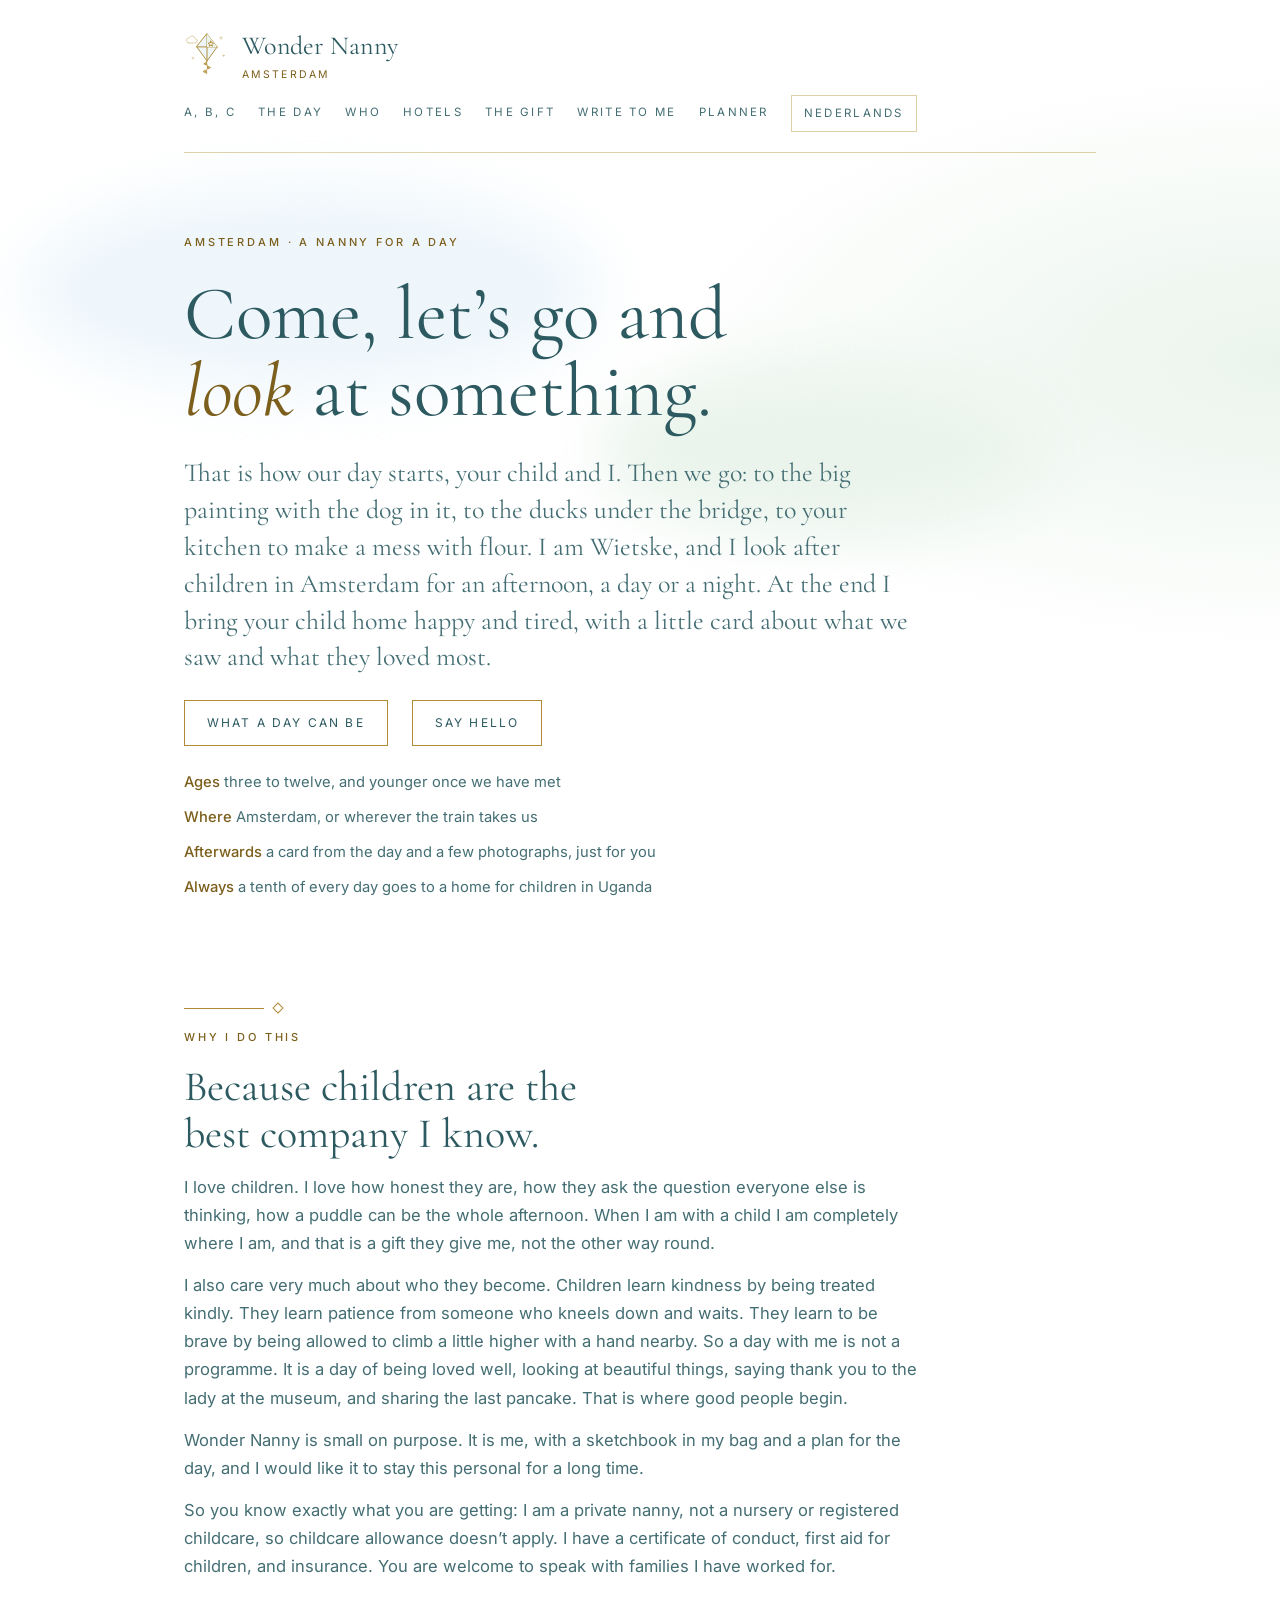
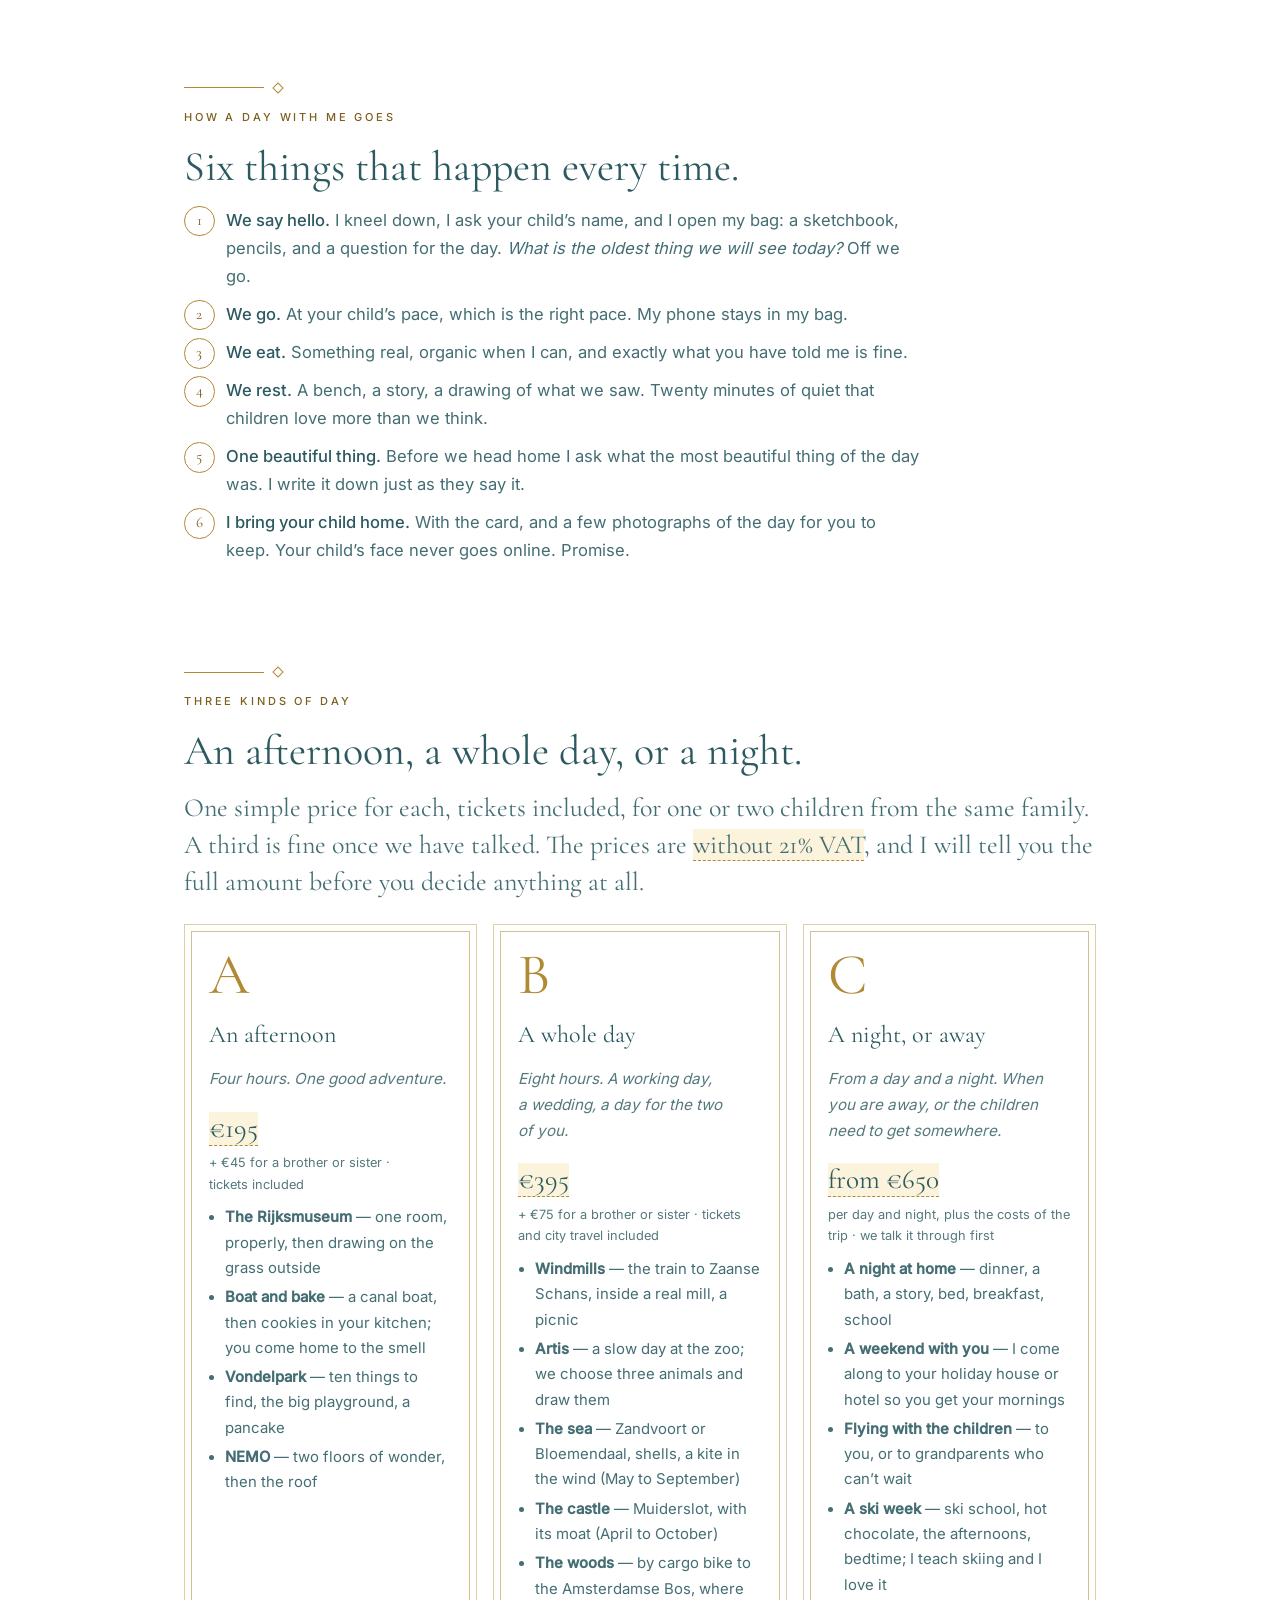
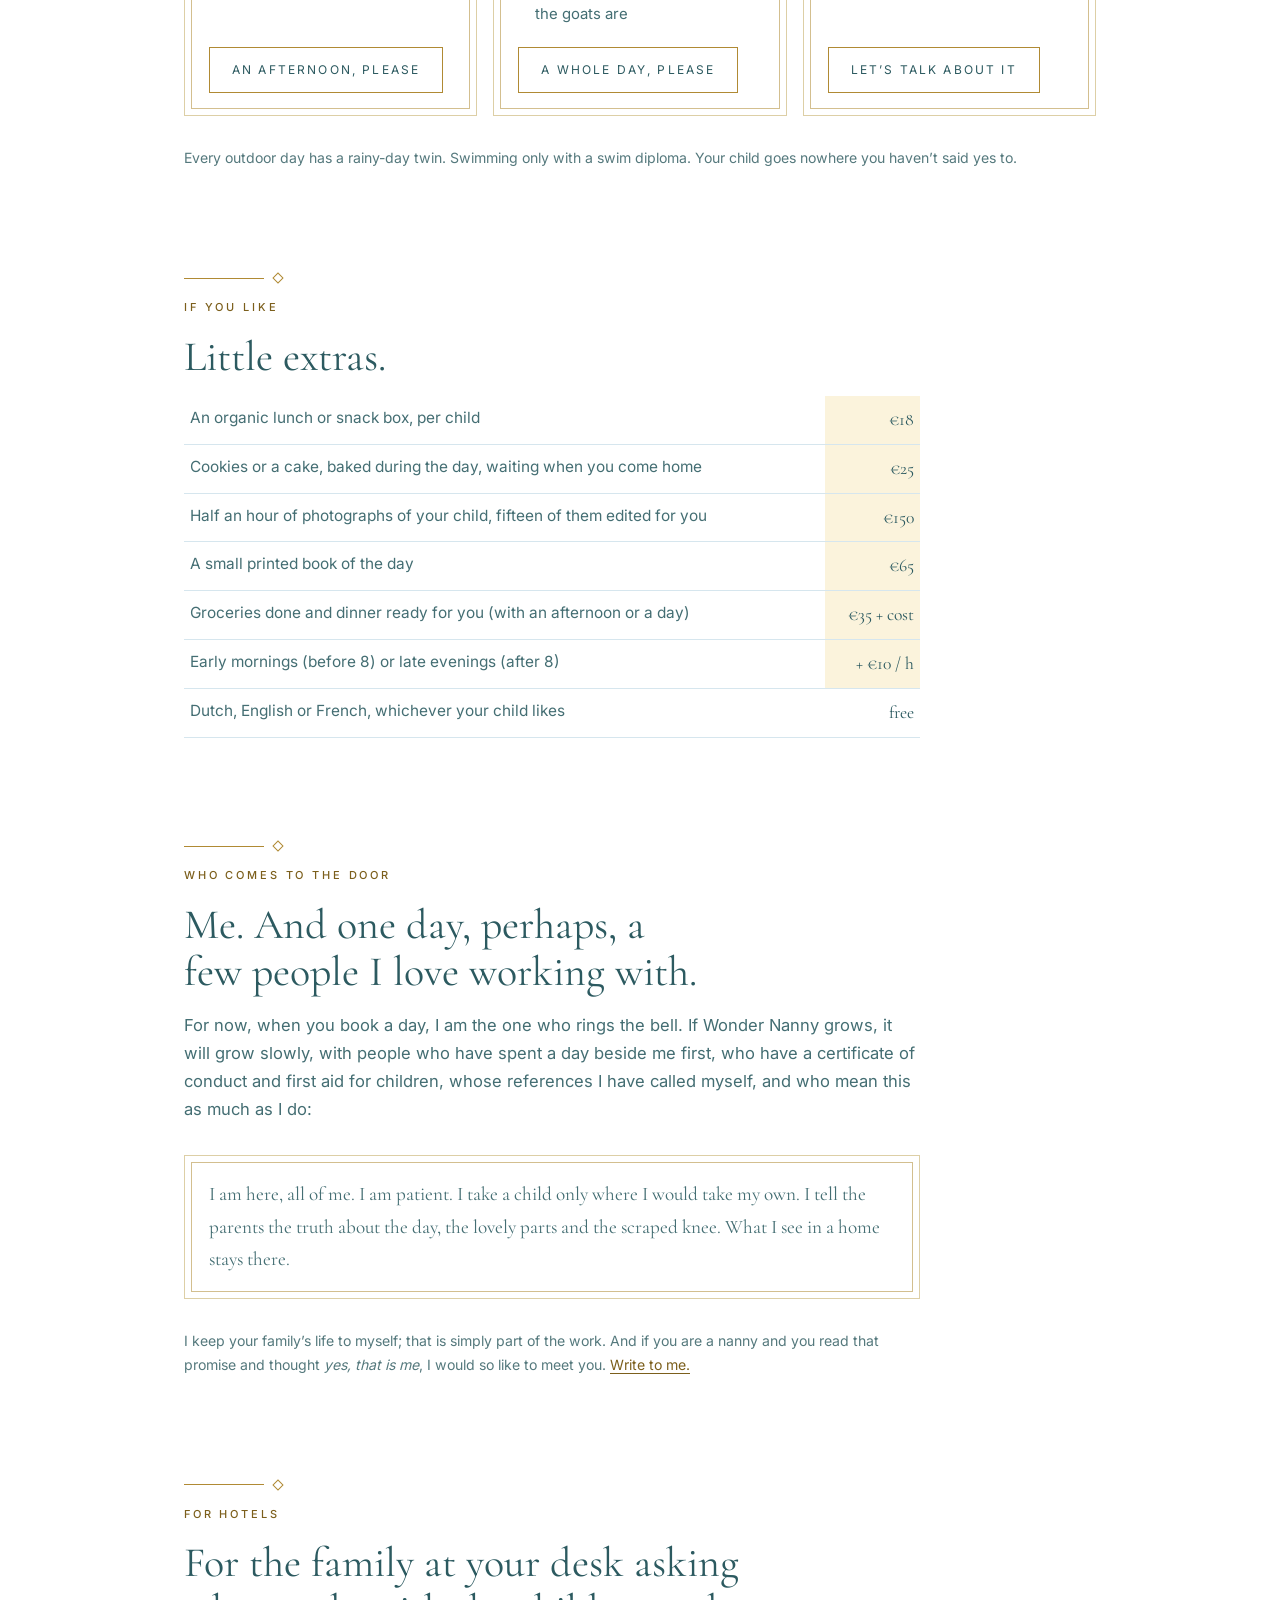
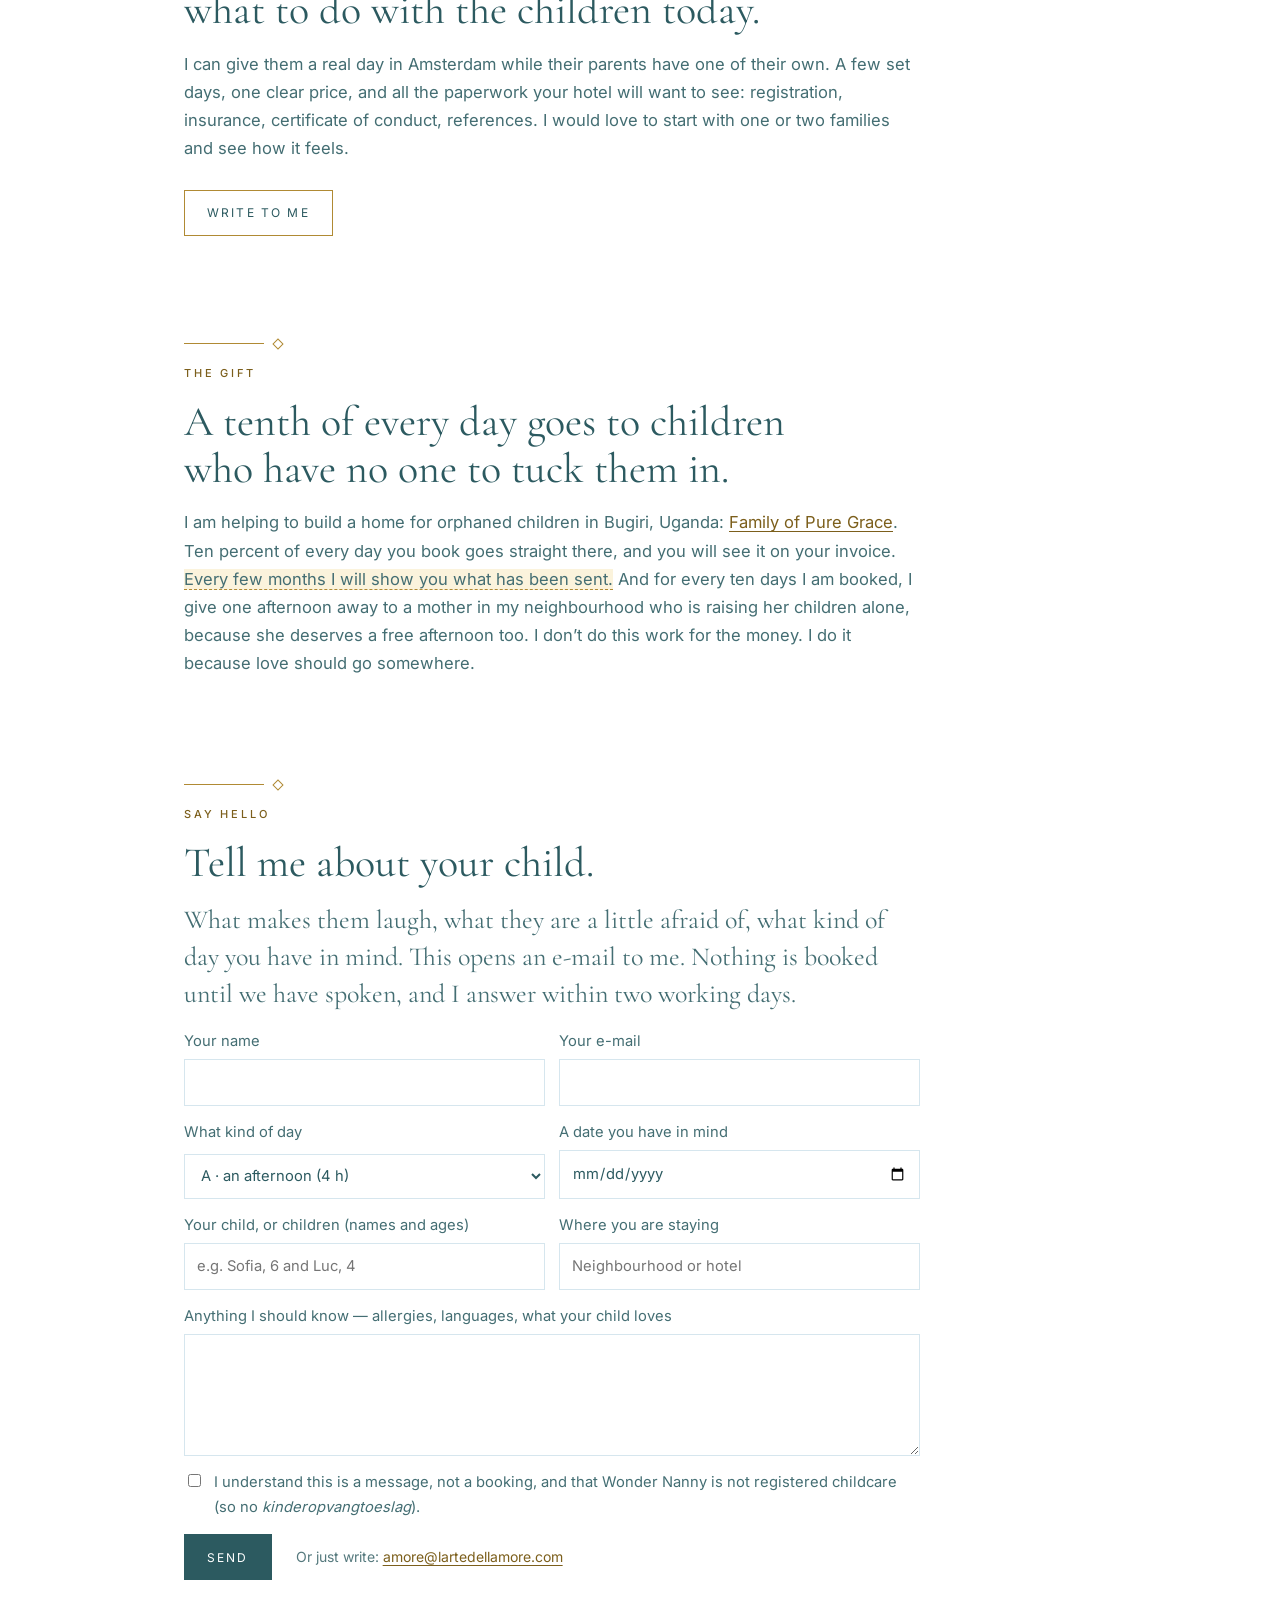
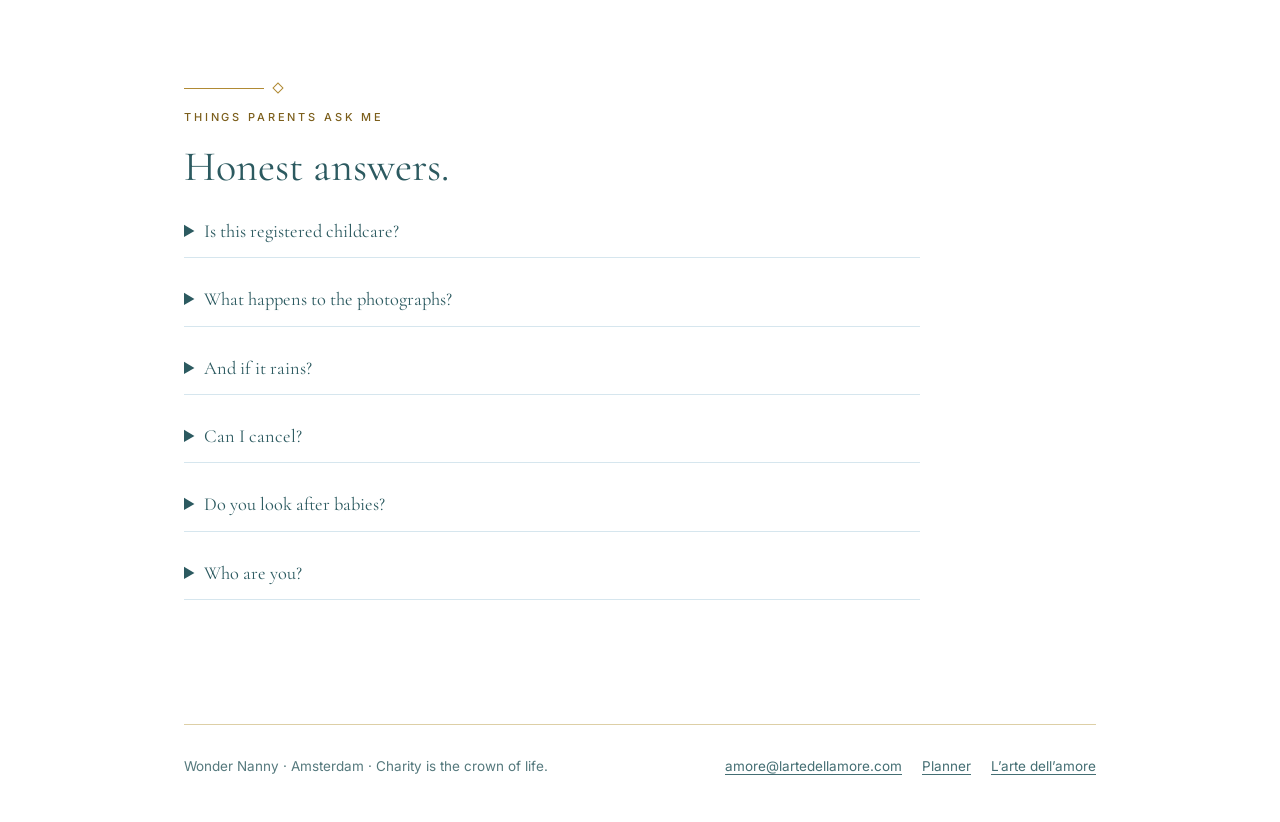
==== index.html @ 6e485141 "Warmer words, closer to me (EN/NL) Co-Authored-By: Claude Fable 5.1 <noreply@anthropic.com> Claude-S" ====
<!doctype html>
<html lang="en">
<head>
<meta charset="utf-8">
<meta name="viewport" content="width=device-width, initial-scale=1, viewport-fit=cover">
<title>Wonder Nanny · Amsterdam</title>
<meta name="description" content="A nanny for a day in Amsterdam. Wietske looks after children for an afternoon, a day or a night and brings them home happy and tired, with a card about what they loved most. A tenth of every day goes to a home for children in Uganda.">
<link rel="canonical" href="https://lartedellamore.github.io/wonder-nanny/">
<link rel="alternate" hreflang="en" href="https://lartedellamore.github.io/wonder-nanny/">
<link rel="alternate" hreflang="nl" href="https://lartedellamore.github.io/wonder-nanny/nl/">
<meta property="og:title" content="Wonder Nanny · Amsterdam">
<meta property="og:description" content="Come, let’s go and look at something. A nanny for a day in Amsterdam.">
<meta property="og:type" content="website">
<link rel="icon" href="assets/mark.svg" type="image/svg+xml">
<link rel="stylesheet" href="css/wonder.css">
</head>
<body class="wonder">
<a class="skip" href="#main">Skip to the text</a>
<div class="wrap">
<header class="top">
  <a class="mark" href="index.html"><img src="assets/mark.svg" alt="" width="72" height="72"><span>Wonder Nanny<small>Amsterdam</small></span></a>
  <nav aria-label="Pages"><a href="#packages">A, B, C</a><a href="#rhythm">The day</a><a href="#nannies">Who</a><a href="#hotels">Hotels</a><a href="#gift">The gift</a><a href="#book">Write to me</a><a href="app/index.html">Planner</a><a class="lang" href="nl/index.html" lang="nl" hreflang="nl">Nederlands</a></nav>
</header>
  <main id="main">
    <section class="crest" aria-labelledby="h-t">
      <p class="eyebrow">Amsterdam &middot; a nanny for a day</p>
      <h1 class="display" id="h-t">Come, let&rsquo;s go and <em>look</em> at something.</h1>
      <p class="lede">That is how our day starts, your child and I. Then we go: to the big painting with the dog in it, to the ducks under the bridge, to your kitchen to make a mess with flour. I am Wietske, and I look after children in Amsterdam for an afternoon, a day or a night. At the end I bring your child home happy and tired, with a little card about what we saw and what they loved most.</p>
      <div class="row"><a class="btn" href="#packages">What a day can be</a><a class="btn" href="#book">Say hello</a></div>
      <div class="facts">
        <span><b>Ages</b> three to twelve, and younger once we have met</span>
        <span><b>Where</b> Amsterdam, or wherever the train takes us</span>
        <span><b>Afterwards</b> a card from the day and a few photographs, just for you</span>
        <span><b>Always</b> a tenth of every day goes to a home for children in Uganda</span>
      </div>
    </section>

    <section class="sec" aria-labelledby="w-t">
      <span class="rule" aria-hidden="true"></span>
      <p class="eyebrow">Why I do this</p>
      <h2 class="h2" id="w-t">Because children are the best company I know.</h2>
      <div class="prose">
        <p>I love children. I love how honest they are, how they ask the question everyone else is thinking, how a puddle can be the whole afternoon. When I am with a child I am completely where I am, and that is a gift they give me, not the other way round.</p>
        <p>I also care very much about who they become. Children learn kindness by being treated kindly. They learn patience from someone who kneels down and waits. They learn to be brave by being allowed to climb a little higher with a hand nearby. So a day with me is not a programme. It is a day of being loved well, looking at beautiful things, saying thank you to the lady at the museum, and sharing the last pancake. That is where good people begin.</p>
        <p>Wonder Nanny is small on purpose. It is me, with a sketchbook in my bag and a plan for the day, and I would like it to stay this personal for a long time.</p>
        <p>So you know exactly what you are getting: I am a private nanny, not a nursery or registered childcare, so childcare allowance doesn&rsquo;t apply. I have a certificate of conduct, first aid for children, and insurance. You are welcome to speak with families I have worked for.</p>
      </div>
    </section>

    <section class="sec" id="rhythm" aria-labelledby="r-t">
      <span class="rule" aria-hidden="true"></span>
      <p class="eyebrow">How a day with me goes</p>
      <h2 class="h2" id="r-t">Six things that happen every time.</h2>
      <ol class="rhythm">
        <li><b>We say hello.</b> I kneel down, I ask your child&rsquo;s name, and I open my bag: a sketchbook, pencils, and a question for the day. <em>What is the oldest thing we will see today?</em> Off we go.</li>
        <li><b>We go.</b> At your child&rsquo;s pace, which is the right pace. My phone stays in my bag.</li>
        <li><b>We eat.</b> Something real, organic when I can, and exactly what you have told me is fine.</li>
        <li><b>We rest.</b> A bench, a story, a drawing of what we saw. Twenty minutes of quiet that children love more than we think.</li>
        <li><b>One beautiful thing.</b> Before we head home I ask what the most beautiful thing of the day was. I write it down just as they say it.</li>
        <li><b>I bring your child home.</b> With the card, and a few photographs of the day for you to keep. Your child&rsquo;s face never goes online. Promise.</li>
      </ol>
    </section>

    <section class="sec" id="packages" aria-labelledby="p-t">
      <span class="rule" aria-hidden="true"></span>
      <p class="eyebrow">Three kinds of day</p>
      <h2 class="h2" id="p-t">An afternoon, a whole day, or a night.</h2>
      <p class="lede">One simple price for each, tickets included, for one or two children from the same family. A third is fine once we have talked. The prices are <span class="confirm">without 21% VAT</span>, and I will tell you the full amount before you decide anything at all.</p>

      <div class="abc">
        <article class="frame pack">
          <span class="letter" aria-hidden="true">A</span>
          <h3>An afternoon</h3>
          <p class="for">Four hours. One good adventure.</p>
          <p class="price"><span class="confirm">&euro;195</span><small>+ &euro;45 for a brother or sister &middot; tickets included</small></p>
          <ul>
            <li><b>The Rijksmuseum</b> &mdash; one room, properly, then drawing on the grass outside</li>
            <li><b>Boat and bake</b> &mdash; a canal boat, then cookies in your kitchen; you come home to the smell</li>
            <li><b>Vondelpark</b> &mdash; ten things to find, the big playground, a pancake</li>
            <li><b>NEMO</b> &mdash; two floors of wonder, then the roof</li>
          </ul>
          <p class="cta"><a class="btn" href="#book">An afternoon, please</a></p>
        </article>

        <article class="frame pack">
          <span class="letter" aria-hidden="true">B</span>
          <h3>A whole day</h3>
          <p class="for">Eight hours. A working day, a wedding, a day for the two of you.</p>
          <p class="price"><span class="confirm">&euro;395</span><small>+ &euro;75 for a brother or sister &middot; tickets and city travel included</small></p>
          <ul>
            <li><b>Windmills</b> &mdash; the train to Zaanse Schans, inside a real mill, a picnic</li>
            <li><b>Artis</b> &mdash; a slow day at the zoo; we choose three animals and draw them</li>
            <li><b>The sea</b> &mdash; Zandvoort or Bloemendaal, shells, a kite in the wind (May to September)</li>
            <li><b>The castle</b> &mdash; Muiderslot, with its moat (April to October)</li>
            <li><b>The woods</b> &mdash; by cargo bike to the Amsterdamse Bos, where the goats are</li>
          </ul>
          <p class="cta"><a class="btn" href="#book">A whole day, please</a></p>
        </article>

        <article class="frame pack">
          <span class="letter" aria-hidden="true">C</span>
          <h3>A night, or away</h3>
          <p class="for">From a day and a night. When you are away, or the children need to get somewhere.</p>
          <p class="price"><span class="confirm">from &euro;650</span><small>per day and night, plus the costs of the trip &middot; we talk it through first</small></p>
          <ul>
            <li><b>A night at home</b> &mdash; dinner, a bath, a story, bed, breakfast, school</li>
            <li><b>A weekend with you</b> &mdash; I come along to your holiday house or hotel so you get your mornings</li>
            <li><b>Flying with the children</b> &mdash; to you, or to grandparents who can&rsquo;t wait</li>
            <li><b>A ski week</b> &mdash; ski school, hot chocolate, the afternoons, bedtime; I teach skiing and I love it</li>
          </ul>
          <p class="cta"><a class="btn" href="#book">Let&rsquo;s talk about it</a></p>
        </article>
      </div>
      <p class="note" style="margin-top:14px">Every outdoor day has a rainy-day twin. Swimming only with a swim diploma. Your child goes nowhere you haven&rsquo;t said yes to.</p>
    </section>

    <section class="sec" id="addons" aria-labelledby="a-t">
      <span class="rule" aria-hidden="true"></span>
      <p class="eyebrow">If you like</p>
      <h2 class="h2" id="a-t">Little extras.</h2>
      <table class="addons">
        <tr><td>An organic lunch or snack box, per child</td><td class="confirm">&euro;18</td></tr>
        <tr><td>Cookies or a cake, baked during the day, waiting when you come home</td><td class="confirm">&euro;25</td></tr>
        <tr><td>Half an hour of photographs of your child, fifteen of them edited for you</td><td class="confirm">&euro;150</td></tr>
        <tr><td>A small printed book of the day</td><td class="confirm">&euro;65</td></tr>
        <tr><td>Groceries done and dinner ready for you (with an afternoon or a day)</td><td class="confirm">&euro;35 + cost</td></tr>
        <tr><td>Early mornings (before 8) or late evenings (after 8)</td><td class="confirm">+ &euro;10 / h</td></tr>
        <tr><td>Dutch, English or French, whichever your child likes</td><td>free</td></tr>
      </table>
    </section>

    <section class="sec" id="nannies" aria-labelledby="n-t">
      <span class="rule" aria-hidden="true"></span>
      <p class="eyebrow">Who comes to the door</p>
      <h2 class="h2" id="n-t">Me. And one day, perhaps, a few people I love working with.</h2>
      <div class="prose">
        <p>For now, when you book a day, I am the one who rings the bell. If Wonder Nanny grows, it will grow slowly, with people who have spent a day beside me first, who have a certificate of conduct and first aid for children, whose references I have called myself, and who mean this as much as I do:</p>
      </div>
      <blockquote class="frame" style="margin:16px 0 0; font-family:var(--serif); font-size:1.2rem; color:var(--ink2)">
        I am here, all of me. I am patient. I take a child only where I would take my own. I tell the parents the truth about the day, the lovely parts and the scraped knee. What I see in a home stays there.
      </blockquote>
      <p class="note" style="margin-top:14px">I keep your family&rsquo;s life to myself; that is simply part of the work. And if you are a nanny and you read that promise and thought <em>yes, that is me</em>, I would so like to meet you. <a href="mailto:amore@lartedellamore.com?subject=Wonder%20Nanny%20%E2%80%94%20hello">Write to me.</a></p>
    </section>

    <section class="sec" id="hotels" aria-labelledby="ho-t">
      <span class="rule" aria-hidden="true"></span>
      <p class="eyebrow">For hotels</p>
      <h2 class="h2" id="ho-t">For the family at your desk asking what to do with the children today.</h2>
      <div class="prose">
        <p>I can give them a real day in Amsterdam while their parents have one of their own. A few set days, one clear price, and all the paperwork your hotel will want to see: registration, insurance, certificate of conduct, references. I would love to start with one or two families and see how it feels.</p>
      </div>
      <div class="row" style="margin-top:12px"><a class="btn" href="mailto:amore@lartedellamore.com?subject=Wonder%20Nanny%20and%20our%20guests">Write to me</a></div>
    </section>

    <section class="sec" id="gift" aria-labelledby="g-t">
      <span class="rule" aria-hidden="true"></span>
      <p class="eyebrow">The gift</p>
      <h2 class="h2" id="g-t">A tenth of every day goes to children who have no one to tuck them in.</h2>
      <div class="prose">
        <p>I am helping to build a home for orphaned children in Bugiri, Uganda: <a href="https://familyofpuregrace.wixsite.com/my-site" rel="noopener">Family of Pure Grace</a>. Ten percent of every day you book goes straight there, and you will see it on your invoice. <span class="confirm">Every few months I will show you what has been sent.</span> And for every ten days I am booked, I give one afternoon away to a mother in my neighbourhood who is raising her children alone, because she deserves a free afternoon too. I don&rsquo;t do this work for the money. I do it because love should go somewhere.</p>
      </div>
    </section>

    <section class="sec" id="book" aria-labelledby="b-t">
      <span class="rule" aria-hidden="true"></span>
      <p class="eyebrow">Say hello</p>
      <h2 class="h2" id="b-t">Tell me about your child.</h2>
      <p class="lede">What makes them laugh, what they are a little afraid of, what kind of day you have in mind. This opens an e-mail to me. Nothing is booked until we have spoken, and I answer within two working days.</p>
      <form class="book" id="bookform" novalidate>
        <div class="two">
          <label>Your name <input name="name" required autocomplete="name"></label>
          <label>Your e-mail <input name="email" type="email" required autocomplete="email"></label>
        </div>
        <div class="two">
          <label>What kind of day
            <select name="package">
              <option>A · an afternoon (4 h)</option>
              <option>B · a whole day (8 h)</option>
              <option>C · a night, or away</option>
              <option>I am not sure yet</option>
            </select>
          </label>
          <label>A date you have in mind <input name="date" type="date"></label>
        </div>
        <div class="two">
          <label>Your child, or children (names and ages) <input name="children" placeholder="e.g. Sofia, 6 and Luc, 4"></label>
          <label>Where you are staying <input name="where" placeholder="Neighbourhood or hotel"></label>
        </div>
        <label>Anything I should know &mdash; allergies, languages, what your child loves <textarea name="notes" rows="4"></textarea></label>
        <label class="check"><input type="checkbox" name="consent" required> <span>I understand this is a message, not a booking, and that Wonder Nanny is not registered childcare (so no <em>kinderopvangtoeslag</em>).</span></label>
        <div class="row"><button class="btn solid" type="submit">Send</button><span class="small">Or just write: <a href="mailto:amore@lartedellamore.com">amore@lartedellamore.com</a></span></div>
      </form>
    </section>

    <section class="sec" id="faq" aria-labelledby="f-t">
      <span class="rule" aria-hidden="true"></span>
      <p class="eyebrow">Things parents ask me</p>
      <h2 class="h2" id="f-t">Honest answers.</h2>
      <details><summary>Is this registered childcare?</summary><p>No. I am a private nanny, not a <em>gastouderbureau</em> or <em>kinderopvang</em> in the national register, so you can&rsquo;t claim childcare allowance. I do have a certificate of conduct (VOG), first aid for children, and insurance for looking after them.</p></details>
      <details><summary>What happens to the photographs?</summary><p>They are yours, for the fridge and the grandparents. I never put a child&rsquo;s face online, and nothing at all without your written yes. With your permission I might show a drawing or a card, without names.</p></details>
      <details><summary>And if it rains?</summary><p>Then we go somewhere with a roof. Every outdoor day has an indoor twin, and we choose together the evening before.</p></details>
      <details><summary>Can I cancel?</summary><p>Of course, free until 48 hours before. Within 48 hours I ask half, because I kept the day for you. If your child is ill, nothing at all.</p></details>
      <details><summary>Do you look after babies?</summary><p>Sometimes, one at a time, once we have met. The days above are written for ages three to twelve.</p></details>
      <details><summary>Who are you?</summary><p>Wietske Hoencamp. I live in Amsterdam. I coach, I photograph, I teach skiing, I study psychology, and I have looked after the children of more than thirty families, some of whom still send me drawings. Wonder Nanny is part of <a href="https://lartedellamore.github.io/">L&rsquo;arte dell&rsquo;amore</a>, the small house where the rest of my work lives.</p></details>
    </section>

  </main>
<footer class="foot">
  <span>Wonder Nanny &middot; Amsterdam &middot; Charity is the crown of life.</span>
  <nav aria-label="Footer"><a href="mailto:amore@lartedellamore.com">amore@lartedellamore.com</a><a href="app/index.html">Planner</a><a href="https://lartedellamore.github.io/" rel="noopener">L&rsquo;arte dell&rsquo;amore</a></nav>
</footer>
</div>
<script>
document.getElementById('bookform').addEventListener('submit', function (e) {
  e.preventDefault();
  var f = e.target, d = new FormData(f);
  if (!d.get('name') || !d.get('email') || !f.consent.checked) { alert('Please add your name and e-mail and tick the box.'); return; }
  var body = ['Name: ' + d.get('name'), 'E-mail: ' + d.get('email'), 'Kind of day: ' + d.get('package'), 'Date: ' + (d.get('date') || '-'),
    'Children: ' + (d.get('children') || '-'), 'Staying: ' + (d.get('where') || '-'), '', 'Notes:', d.get('notes') || '-'].join('\n');
  location.href = 'mailto:amore@lartedellamore.com?subject=' + encodeURIComponent('Wonder Nanny — ' + d.get('package')) + '&body=' + encodeURIComponent(body);
});
</script>
</body>
</html>
---- css/wonder.css ----
/* Wonder Nanny · its own house
   White ground, pastel sky and leaf, sea-green ink, one gold fine line. Never black.
   Self-contained: fonts live in ../assets/fonts. */

@font-face { font-family: "Cormorant Garamond"; font-style: normal; font-weight: 400; font-display: swap; src: url("../assets/fonts/cormorant-garamond-latin-400-normal.woff2") format("woff2"); }
@font-face { font-family: "Cormorant Garamond"; font-style: normal; font-weight: 500; font-display: swap; src: url("../assets/fonts/cormorant-garamond-latin-500-normal.woff2") format("woff2"); }
@font-face { font-family: "Cormorant Garamond"; font-style: italic; font-weight: 400; font-display: swap; src: url("../assets/fonts/cormorant-garamond-latin-400-italic.woff2") format("woff2"); }
@font-face { font-family: "Inter"; font-style: normal; font-weight: 400; font-display: swap; src: url("../assets/fonts/inter-latin-400-normal.woff2") format("woff2"); }
@font-face { font-family: "Inter"; font-style: normal; font-weight: 500; font-display: swap; src: url("../assets/fonts/inter-latin-500-normal.woff2") format("woff2"); }

:root {
  --paper: #FFFFFF;
  --sky: #EEF6FB;
  --leaf: #EAF4EC;
  --blush: #FBF5EC;
  --ink: #2C5A60;
  --ink2: #446E73;
  --dim: #55797D;
  --gold: #B08A34;
  --gold-ink: #7C5F1C;
  --gold-pale: #DDCFA6;
  --line: #D6E6EE;
  --serif: "Cormorant Garamond", "Iowan Old Style", Palatino, Georgia, serif;
  --sans: "Inter", system-ui, -apple-system, "Segoe UI", Roboto, sans-serif;
  color-scheme: light;
}

* { box-sizing: border-box; }
html { -webkit-text-size-adjust: 100%; scroll-behavior: smooth; }
body {
  margin: 0; color: var(--ink); font-family: var(--sans); font-size: 16.5px; line-height: 1.7; -webkit-font-smoothing: antialiased;
  background:
    radial-gradient(70rem 30rem at 0% -10%, var(--sky) 0%, rgba(238,246,251,0) 70%),
    radial-gradient(55rem 26rem at 100% 5%, var(--leaf) 0%, rgba(234,244,236,0) 70%),
    radial-gradient(45rem 22rem at 50% 105%, var(--blush) 0%, rgba(251,245,236,0) 70%),
    var(--paper);
}
img { max-width: 100%; height: auto; display: block; }
a { color: var(--gold-ink); text-decoration-thickness: 1px; text-underline-offset: 0.2em; }
a:hover { text-decoration-thickness: 2px; }
:focus-visible { outline: 2px solid var(--ink); outline-offset: 3px; }
h1, h2, h3 { font-family: var(--serif); font-weight: 400; margin: 0; text-wrap: balance; }
p { margin: 0; text-wrap: pretty; }
.skip { position: absolute; left: 12px; top: -80px; background: var(--leaf); color: var(--ink); padding: 10px 16px; z-index: 10; }
.skip:focus { top: 10px; }

/* ── frame ── */
.wrap { max-width: 64rem; margin: 0 auto; padding-inline: clamp(18px, 5vw, 56px); }
.top { display: flex; align-items: center; justify-content: space-between; gap: 14px 28px; flex-wrap: wrap; padding-block: 24px 20px; border-bottom: 1px solid var(--gold-pale); }
.mark { display: inline-flex; align-items: center; gap: 12px; text-decoration: none; color: var(--ink); font-family: var(--serif); font-size: 26px; letter-spacing: .01em; }
.mark img { width: 46px; height: 46px; }
.mark small { font-family: var(--sans); font-size: 10.5px; letter-spacing: .22em; text-transform: uppercase; color: var(--gold-ink); display: block; line-height: 1; margin-top: 2px; }
.top nav { display: flex; flex-wrap: wrap; gap: 6px 22px; align-items: center; }
.top nav a { font-size: 11.5px; letter-spacing: .2em; text-transform: uppercase; color: var(--ink2); text-decoration: none; padding-block: 6px; border-bottom: 1px solid transparent; }
.top nav a:hover, .top nav a[aria-current] { color: var(--gold-ink); border-bottom-color: var(--gold); }
.top nav a.lang { border: 1px solid var(--gold-pale); padding: 8px 12px; }

main { padding-block: clamp(40px, 7vw, 80px) 20px; display: flex; flex-direction: column; gap: clamp(56px, 9vw, 104px); }
.col { max-width: 44rem; }
.sec { display: flex; flex-direction: column; gap: 16px; }

/* ── type ── */
.eyebrow { font-size: 11px; letter-spacing: 0.26em; text-transform: uppercase; color: var(--gold-ink); font-weight: 500; }
.display { font-size: clamp(42px, 7.5vw, 76px); line-height: 1.02; }
.display em { font-style: italic; color: var(--gold-ink); }
.h2 { font-size: clamp(29px, 4.4vw, 42px); line-height: 1.12; }
.lede { font-family: var(--serif); font-size: clamp(21px, 2.6vw, 26px); line-height: 1.42; color: var(--ink2); }
.prose { display: flex; flex-direction: column; gap: 14px; color: var(--ink2); }
.small { font-size: 14px; color: var(--dim); }
.note { font-size: .88rem; color: var(--dim); }

/* the fine line: a hairline closed by a small lozenge */
.rule { display: flex; align-items: center; gap: 10px; color: var(--gold); }
.rule::before { content: ""; flex: 0 0 5rem; border-top: 1px solid var(--gold); }
.rule::after { content: ""; width: 6px; height: 6px; border: 1px solid var(--gold); transform: rotate(45deg); }

/* ── the opening: clouds ── */
.crest { position: relative; isolation: isolate; display: flex; flex-direction: column; gap: 24px; }
.crest::before, .crest::after { content: ""; position: absolute; z-index: -1; border-radius: 50%; filter: blur(30px); pointer-events: none; }
.crest::before { width: 36rem; height: 13rem; left: -10rem; top: -3rem; background: var(--sky); }
.crest::after  { width: 28rem; height: 11rem; right: -8rem; top: 8rem; background: var(--leaf); }
.facts { display: flex; flex-wrap: wrap; gap: 10px 22px; font-size: .92rem; color: var(--ink2); }
.facts b { color: var(--gold-ink); font-weight: 500; }

/* ── gold frame: the photograph-in-a-frame motif ── */
.frame { position: relative; padding: 22px 24px; background: rgba(255,255,255,.78); border: 1px solid var(--gold-pale); }
.frame::before { content: ""; position: absolute; inset: 6px; border: 1px solid var(--gold); pointer-events: none; opacity: .55; }

/* ── ABC ── */
.abc { display: grid; gap: 16px; grid-template-columns: repeat(auto-fit, minmax(15rem, 1fr)); margin-top: 8px; }
.pack { display: flex; flex-direction: column; gap: 10px; }
.pack .letter { font-family: var(--serif); font-size: 3.6rem; line-height: 1; color: var(--gold); }
.pack h3 { font-size: 1.5rem; }
.pack .for { font-style: italic; color: var(--dim); font-size: .95rem; }
.pack .price { font-family: var(--serif); font-size: 1.7rem; color: var(--ink); margin-top: 4px; }
.pack .price small { font-family: var(--sans); font-size: .8rem; color: var(--dim); display: block; }
.pack ul { margin: 0; padding-left: 1.1em; color: var(--ink2); font-size: .93rem; }
.pack ul li + li { margin-top: 4px; }
.pack .cta { margin-top: auto; padding-top: 10px; }

/* rhythm */
.rhythm { counter-reset: step; list-style: none; padding: 0; margin: 0; display: grid; gap: 10px; }
.rhythm li { position: relative; padding-left: 2.6rem; color: var(--ink2); }
.rhythm li::before { counter-increment: step; content: counter(step); position: absolute; left: 0; top: 0; width: 1.8rem; height: 1.8rem; border: 1px solid var(--gold); border-radius: 50%; display: grid; place-items: center; font-family: var(--serif); color: var(--gold-ink); font-size: .95rem; background: #fff; }
.rhythm b { color: var(--ink); font-weight: 500; }

/* add-ons */
.addons { width: 100%; border-collapse: collapse; font-size: .96rem; }
.addons td { padding: 9px 6px; border-bottom: 1px solid var(--line); vertical-align: top; color: var(--ink2); }
.addons td:last-child { white-space: nowrap; text-align: right; color: var(--ink); font-family: var(--serif); font-size: 1.1rem; }

/* buttons */
.btn { display: inline-flex; align-items: center; min-height: 46px; padding: 11px 22px; border: 1px solid var(--gold); color: var(--ink); background: rgba(255,255,255,.7); font-size: 12px; letter-spacing: 0.18em; text-transform: uppercase; text-decoration: none; transition: background-color .2s, color .2s; cursor: pointer; font-family: var(--sans); }
.btn:hover { background: var(--leaf); }
.btn.solid { background: var(--ink); color: #fff; border-color: var(--ink); }
.btn.solid:hover { background: var(--ink2); }
.row { display: flex; flex-wrap: wrap; gap: 14px 24px; align-items: center; }

/* form */
.book { display: grid; gap: 14px; }
.book label { display: grid; gap: 5px; font-size: .92rem; color: var(--ink2); }
.book input, .book select, .book textarea { font: inherit; color: var(--ink); padding: 10px 12px; border: 1px solid var(--line); background: #fff; }
.book .two { display: grid; gap: 14px; grid-template-columns: repeat(auto-fit, minmax(12rem, 1fr)); }
.book .check { display: flex; gap: 10px; align-items: flex-start; font-size: .92rem; color: var(--ink2); }
.book .check input { margin-top: 4px; }

/* FAQ */
details { border-bottom: 1px solid var(--line); padding: 10px 0; }
summary { cursor: pointer; font-family: var(--serif); font-size: 1.15rem; color: var(--ink); }
details p { margin-top: 8px; color: var(--ink2); }

/* flag for figures Wietske must confirm; remove the class when confirmed */
.confirm { background: #FBF3DC; border-bottom: 1px dashed var(--gold); }

/* ── foot ── */
.foot { border-top: 1px solid var(--gold-pale); margin-top: clamp(56px, 9vw, 104px); padding-block: 30px 44px; display: flex; flex-wrap: wrap; justify-content: space-between; gap: 14px 28px; font-size: 13.5px; color: var(--dim); }
.foot nav { display: flex; flex-wrap: wrap; gap: 6px 20px; }
.foot a { color: var(--ink2); }

@media (max-width: 40rem) { .pack .letter { font-size: 2.8rem; } .mark { font-size: 22px; } }
@media (prefers-reduced-motion: reduce) { html { scroll-behavior: auto; } .btn { transition: none; } }

/* sections read at essay width; the three packages take the full frame */
main > section { max-width: 46rem; }
main > #packages { max-width: none; }
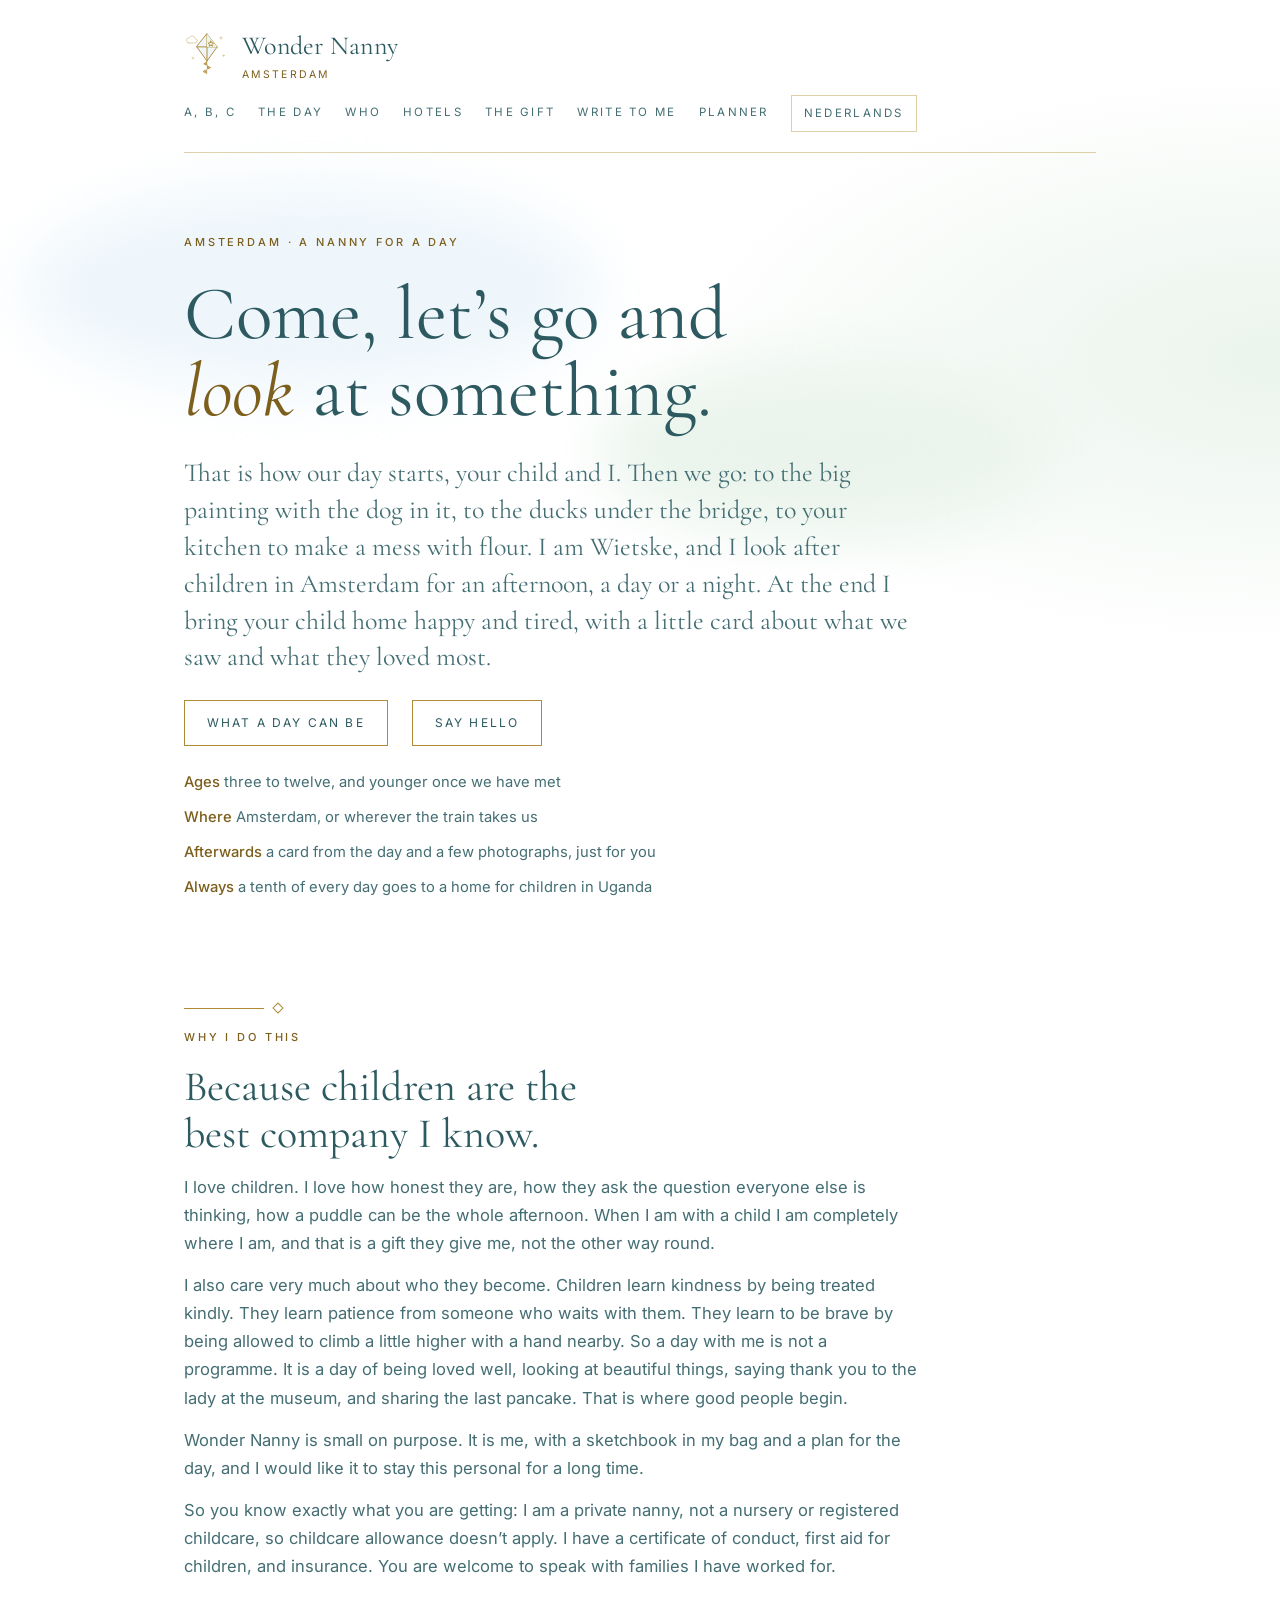
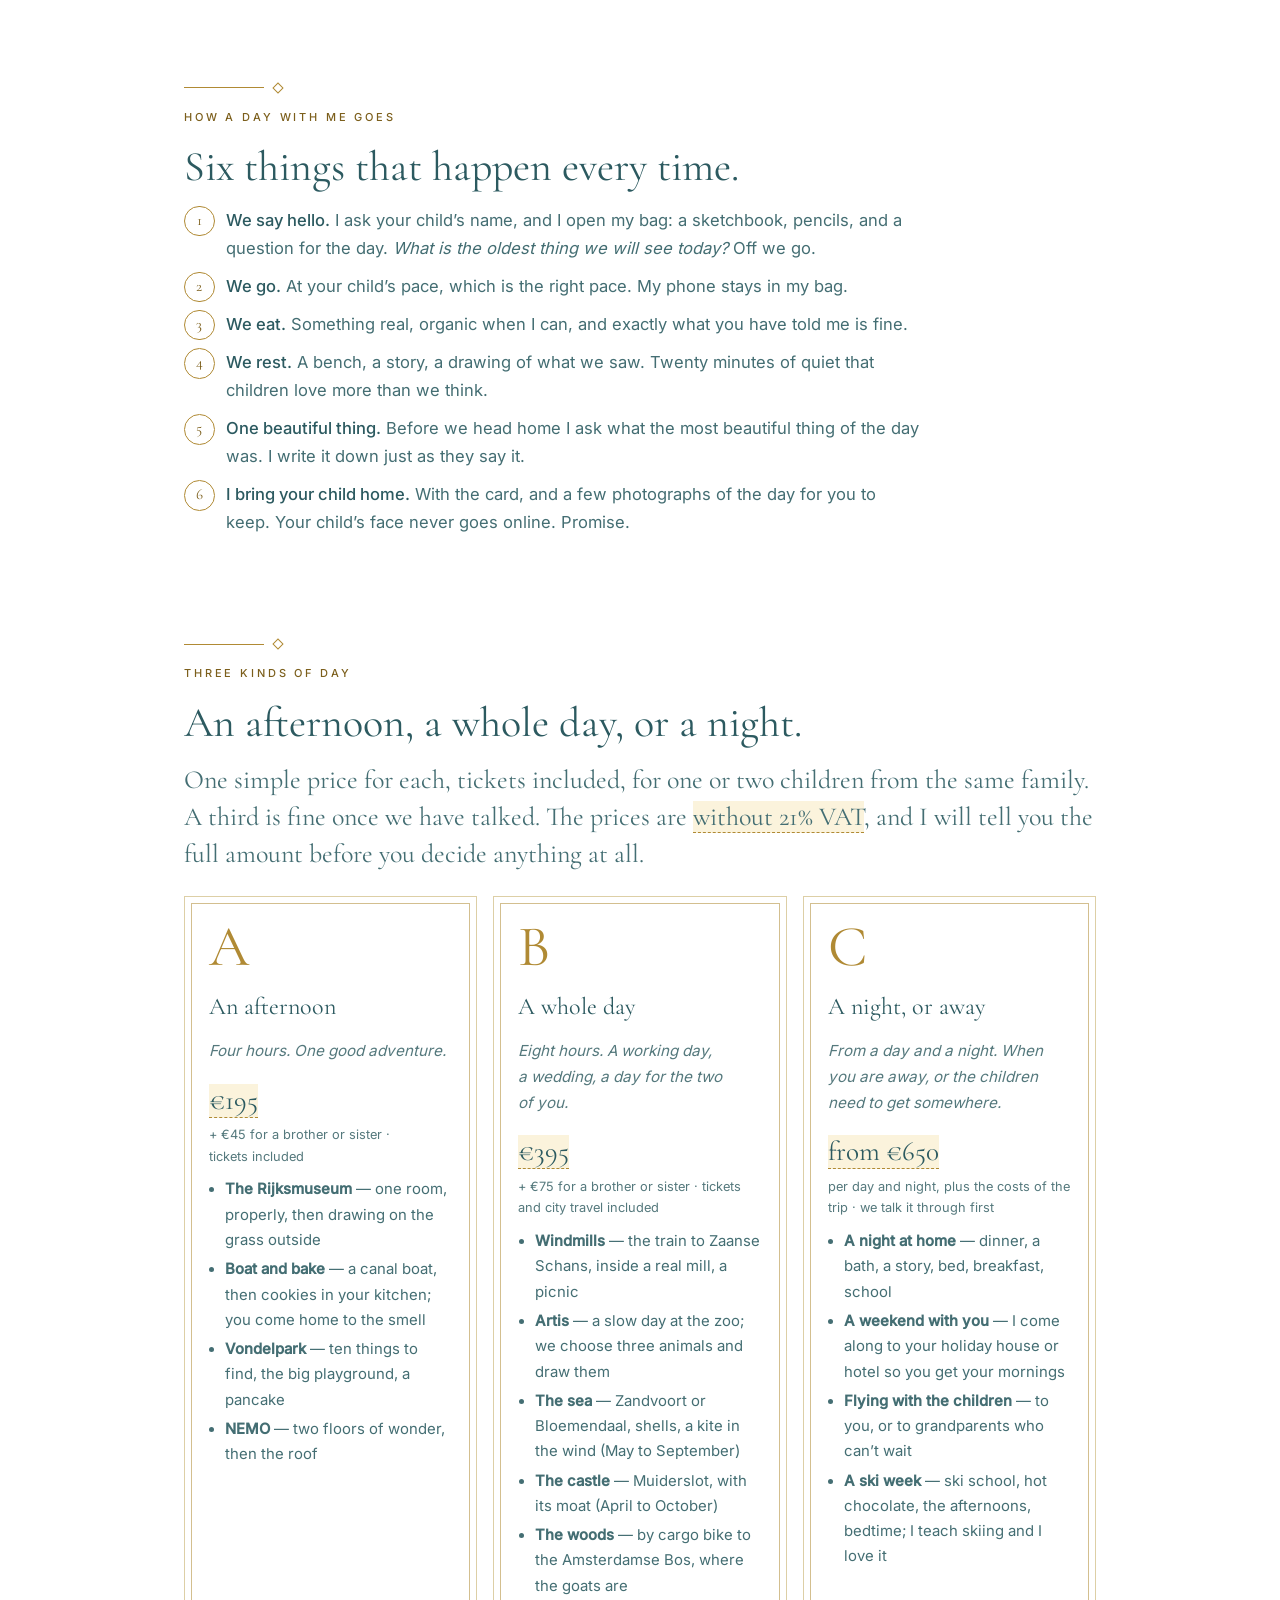
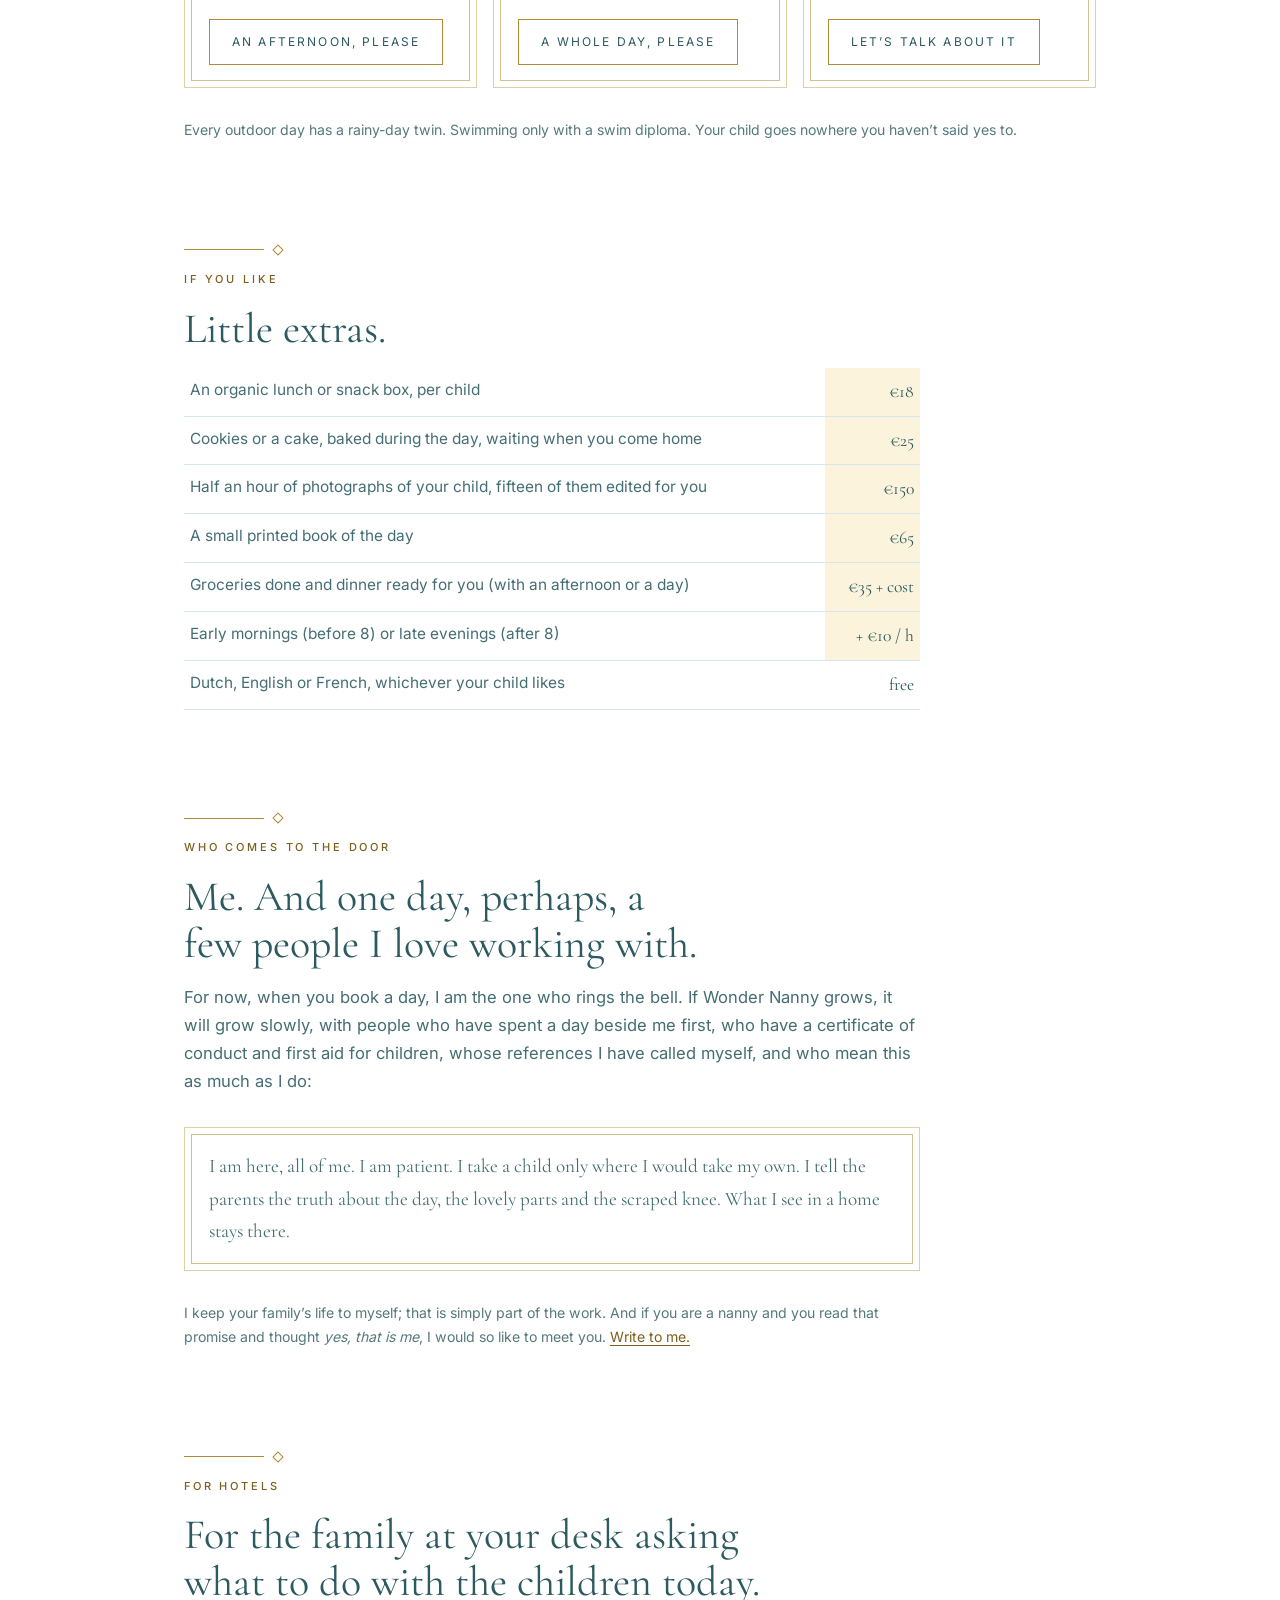
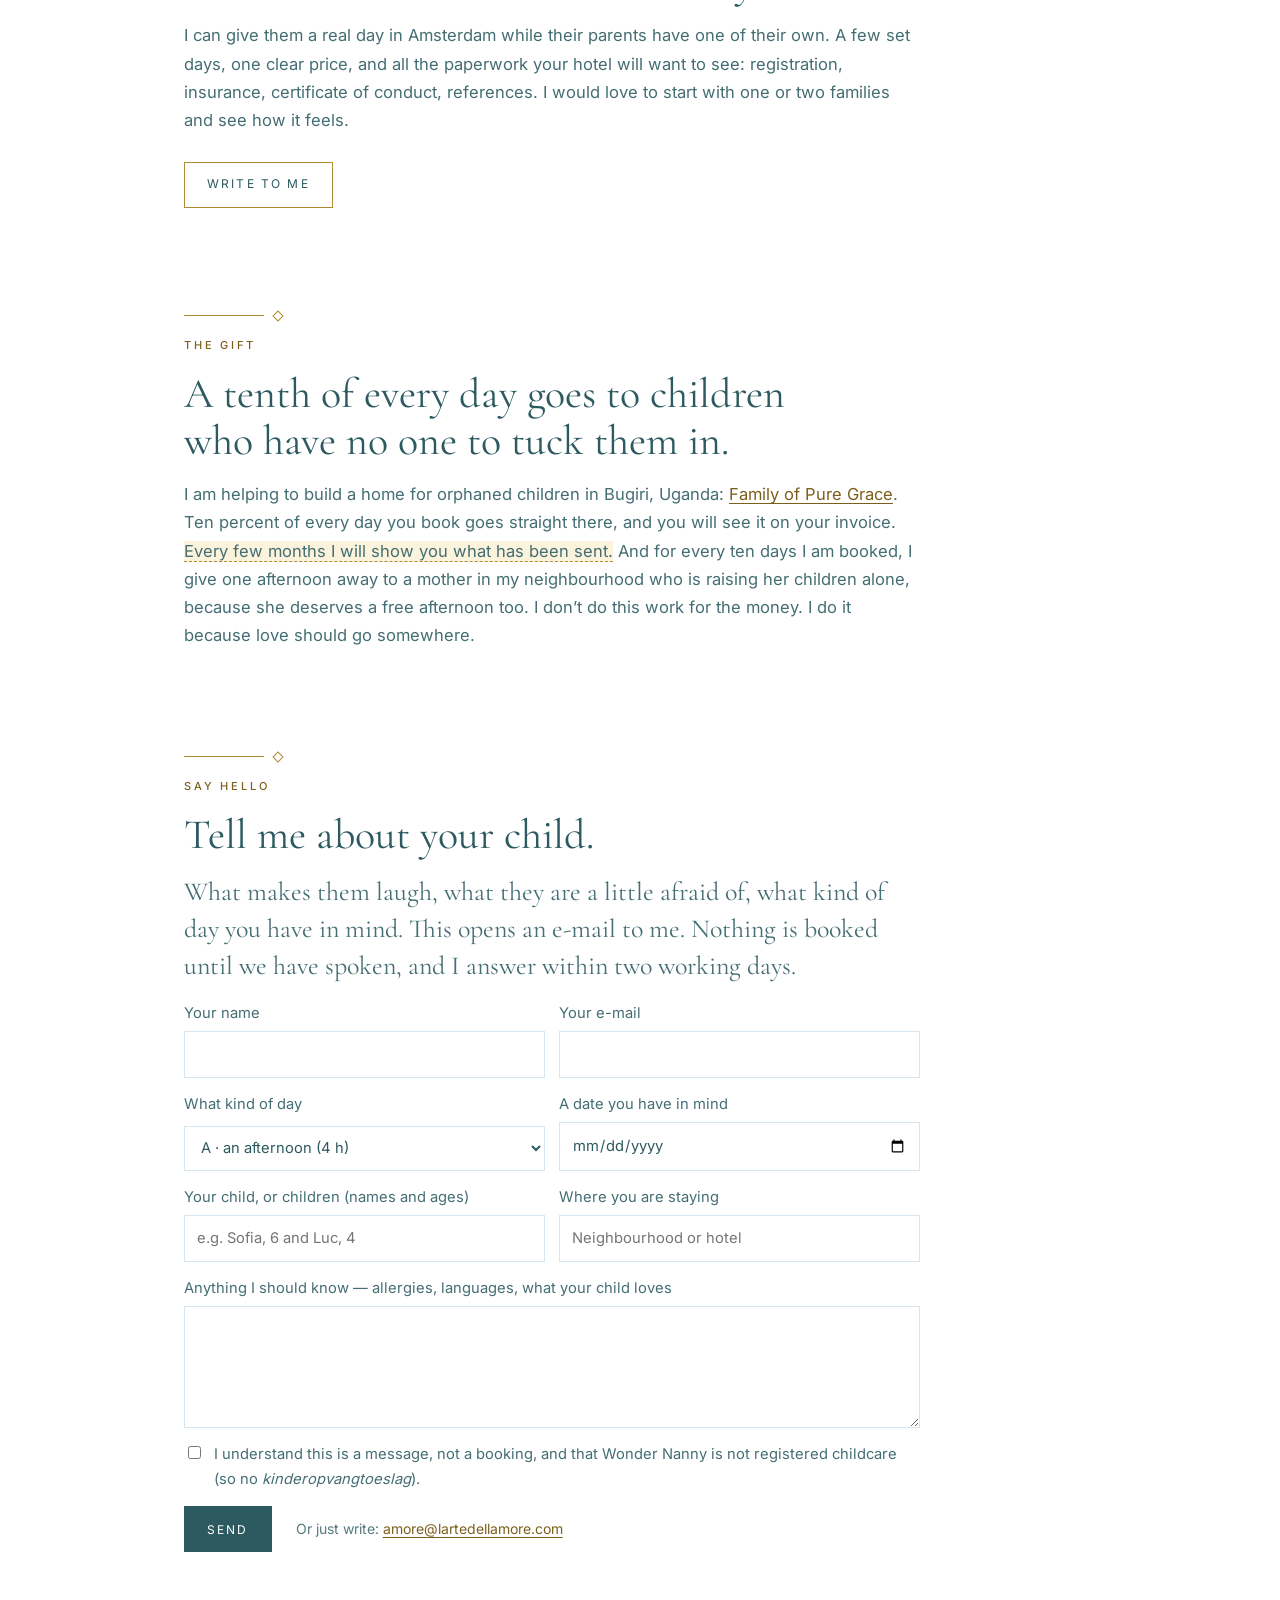
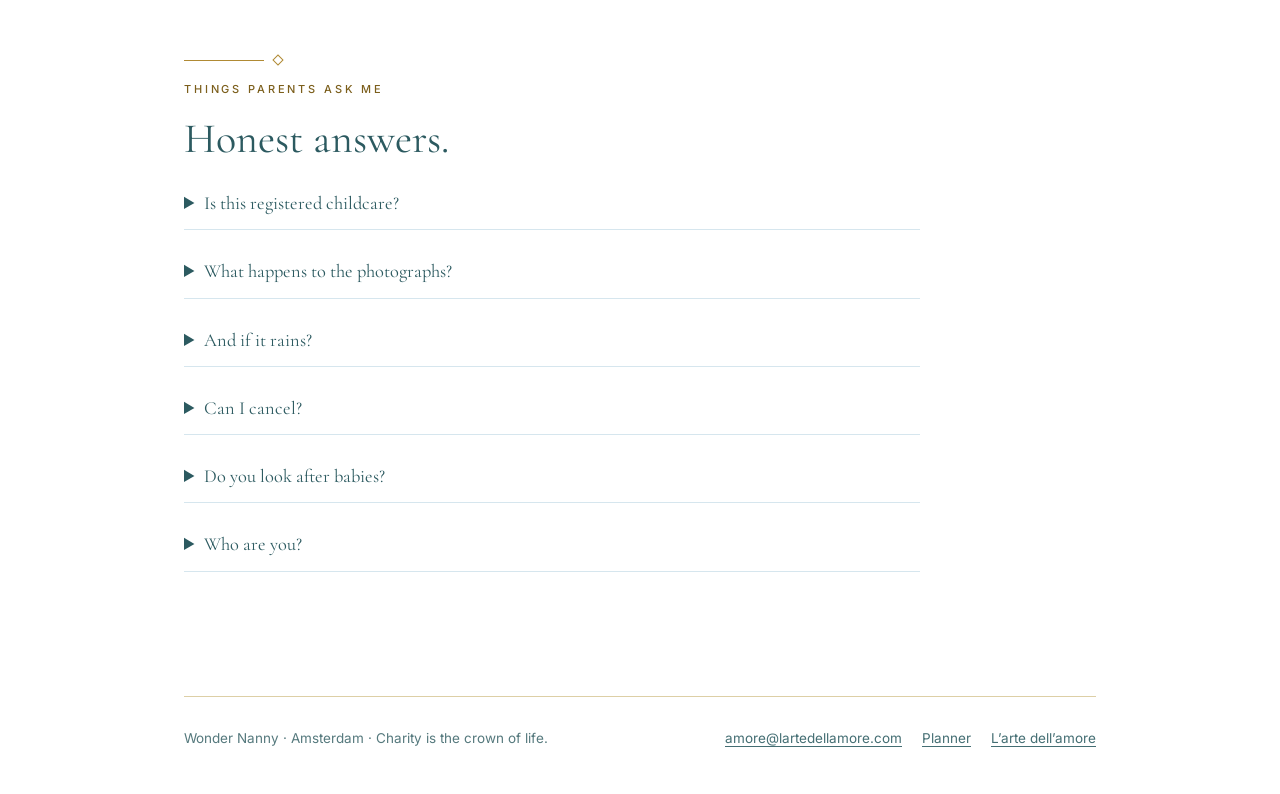
==== commit 75e65dec: "Take out kneeling" ====
--- a/index.html
+++ b/index.html
@@ -41,7 +41,7 @@
       <h2 class="h2" id="w-t">Because children are the best company I know.</h2>
       <div class="prose">
         <p>I love children. I love how honest they are, how they ask the question everyone else is thinking, how a puddle can be the whole afternoon. When I am with a child I am completely where I am, and that is a gift they give me, not the other way round.</p>
-        <p>I also care very much about who they become. Children learn kindness by being treated kindly. They learn patience from someone who kneels down and waits. They learn to be brave by being allowed to climb a little higher with a hand nearby. So a day with me is not a programme. It is a day of being loved well, looking at beautiful things, saying thank you to the lady at the museum, and sharing the last pancake. That is where good people begin.</p>
+        <p>I also care very much about who they become. Children learn kindness by being treated kindly. They learn patience from someone who waits with them. They learn to be brave by being allowed to climb a little higher with a hand nearby. So a day with me is not a programme. It is a day of being loved well, looking at beautiful things, saying thank you to the lady at the museum, and sharing the last pancake. That is where good people begin.</p>
         <p>Wonder Nanny is small on purpose. It is me, with a sketchbook in my bag and a plan for the day, and I would like it to stay this personal for a long time.</p>
         <p>So you know exactly what you are getting: I am a private nanny, not a nursery or registered childcare, so childcare allowance doesn&rsquo;t apply. I have a certificate of conduct, first aid for children, and insurance. You are welcome to speak with families I have worked for.</p>
       </div>
@@ -52,7 +52,7 @@
       <p class="eyebrow">How a day with me goes</p>
       <h2 class="h2" id="r-t">Six things that happen every time.</h2>
       <ol class="rhythm">
-        <li><b>We say hello.</b> I kneel down, I ask your child&rsquo;s name, and I open my bag: a sketchbook, pencils, and a question for the day. <em>What is the oldest thing we will see today?</em> Off we go.</li>
+        <li><b>We say hello.</b> I ask your child&rsquo;s name, and I open my bag: a sketchbook, pencils, and a question for the day. <em>What is the oldest thing we will see today?</em> Off we go.</li>
         <li><b>We go.</b> At your child&rsquo;s pace, which is the right pace. My phone stays in my bag.</li>
         <li><b>We eat.</b> Something real, organic when I can, and exactly what you have told me is fine.</li>
         <li><b>We rest.</b> A bench, a story, a drawing of what we saw. Twenty minutes of quiet that children love more than we think.</li>
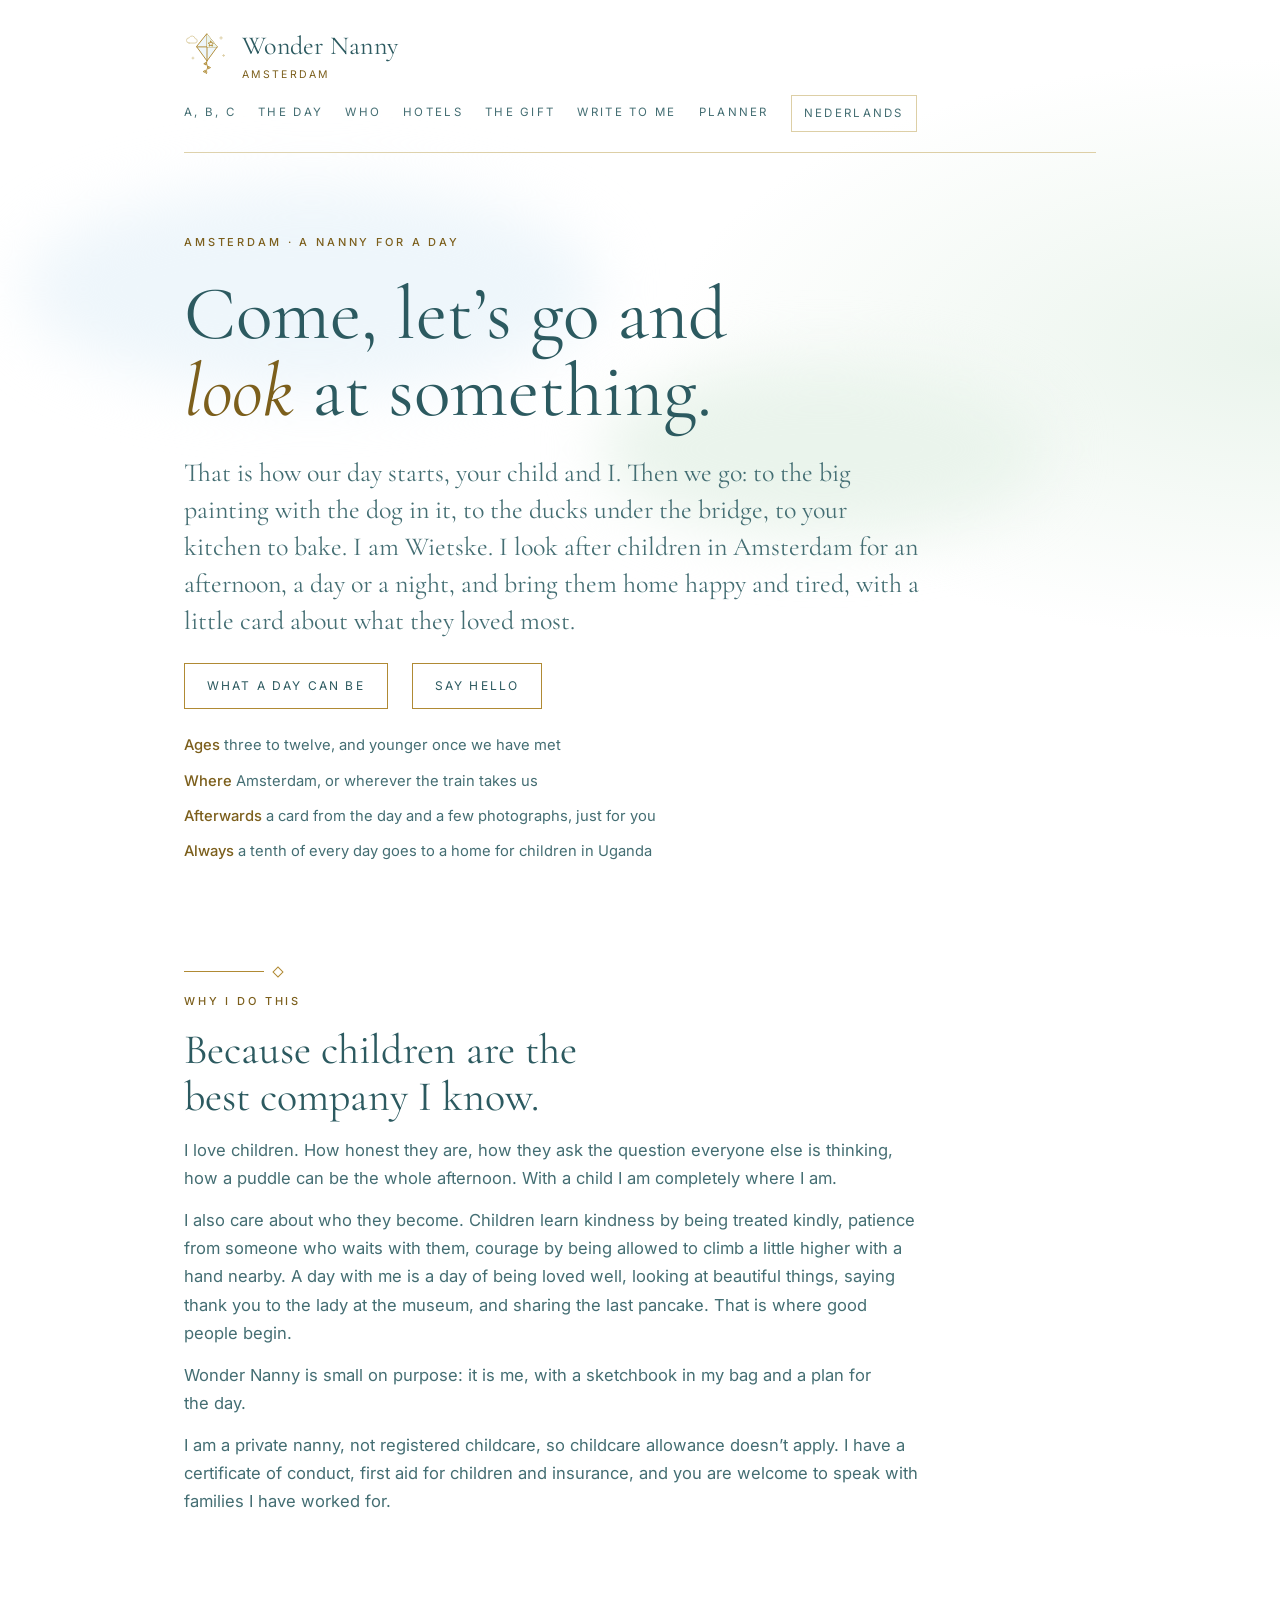
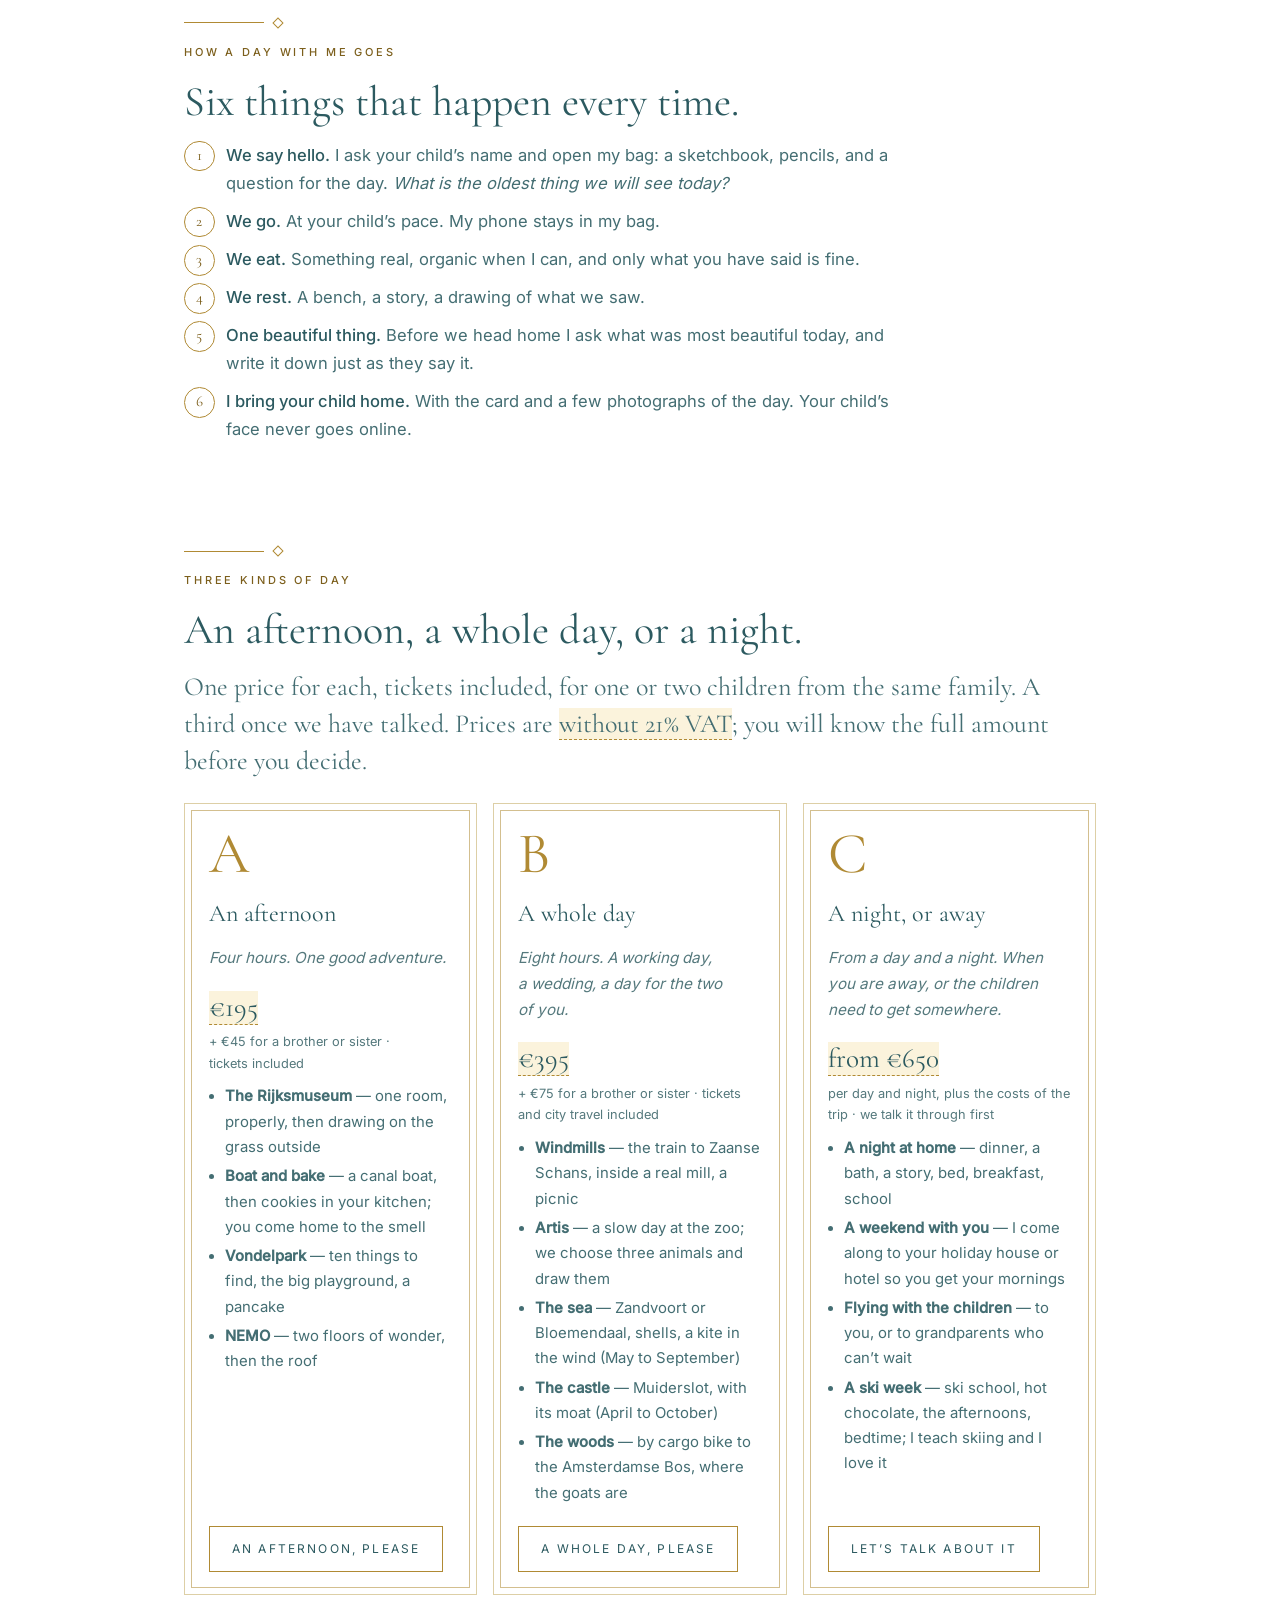
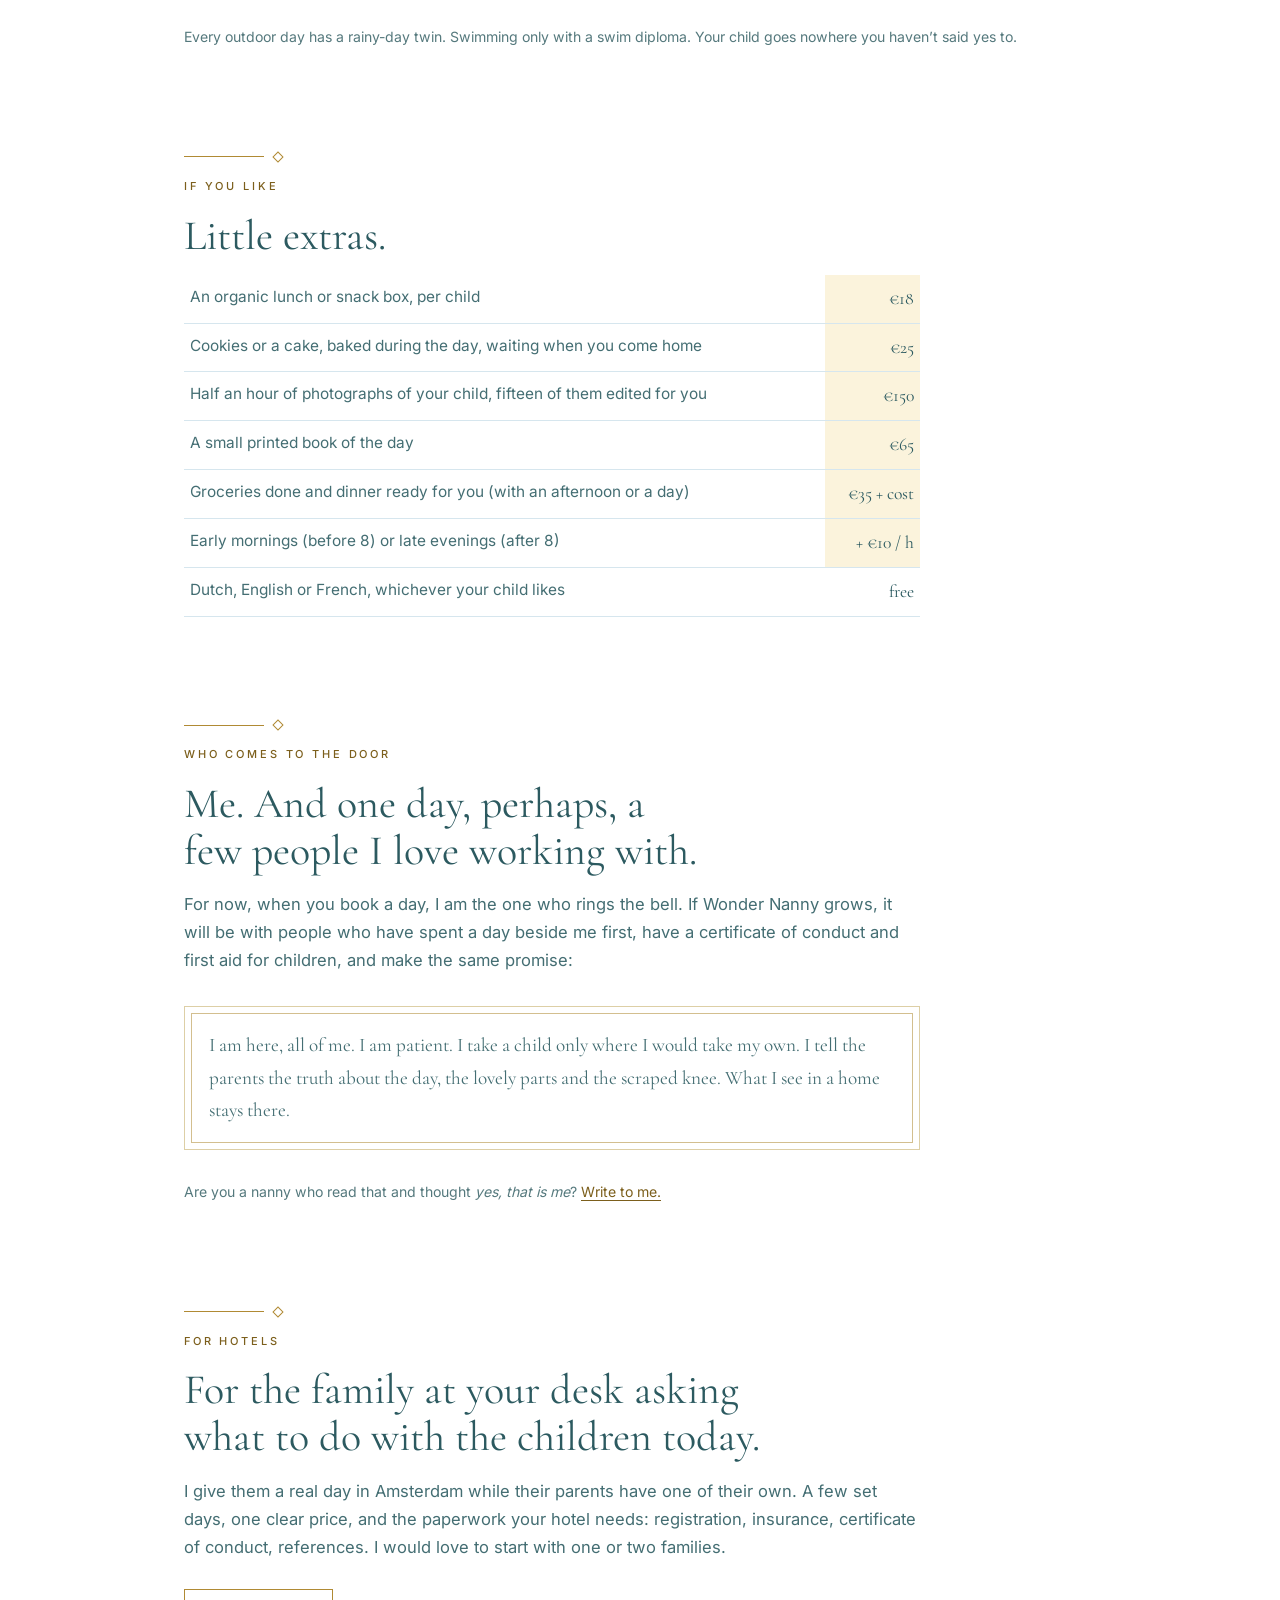
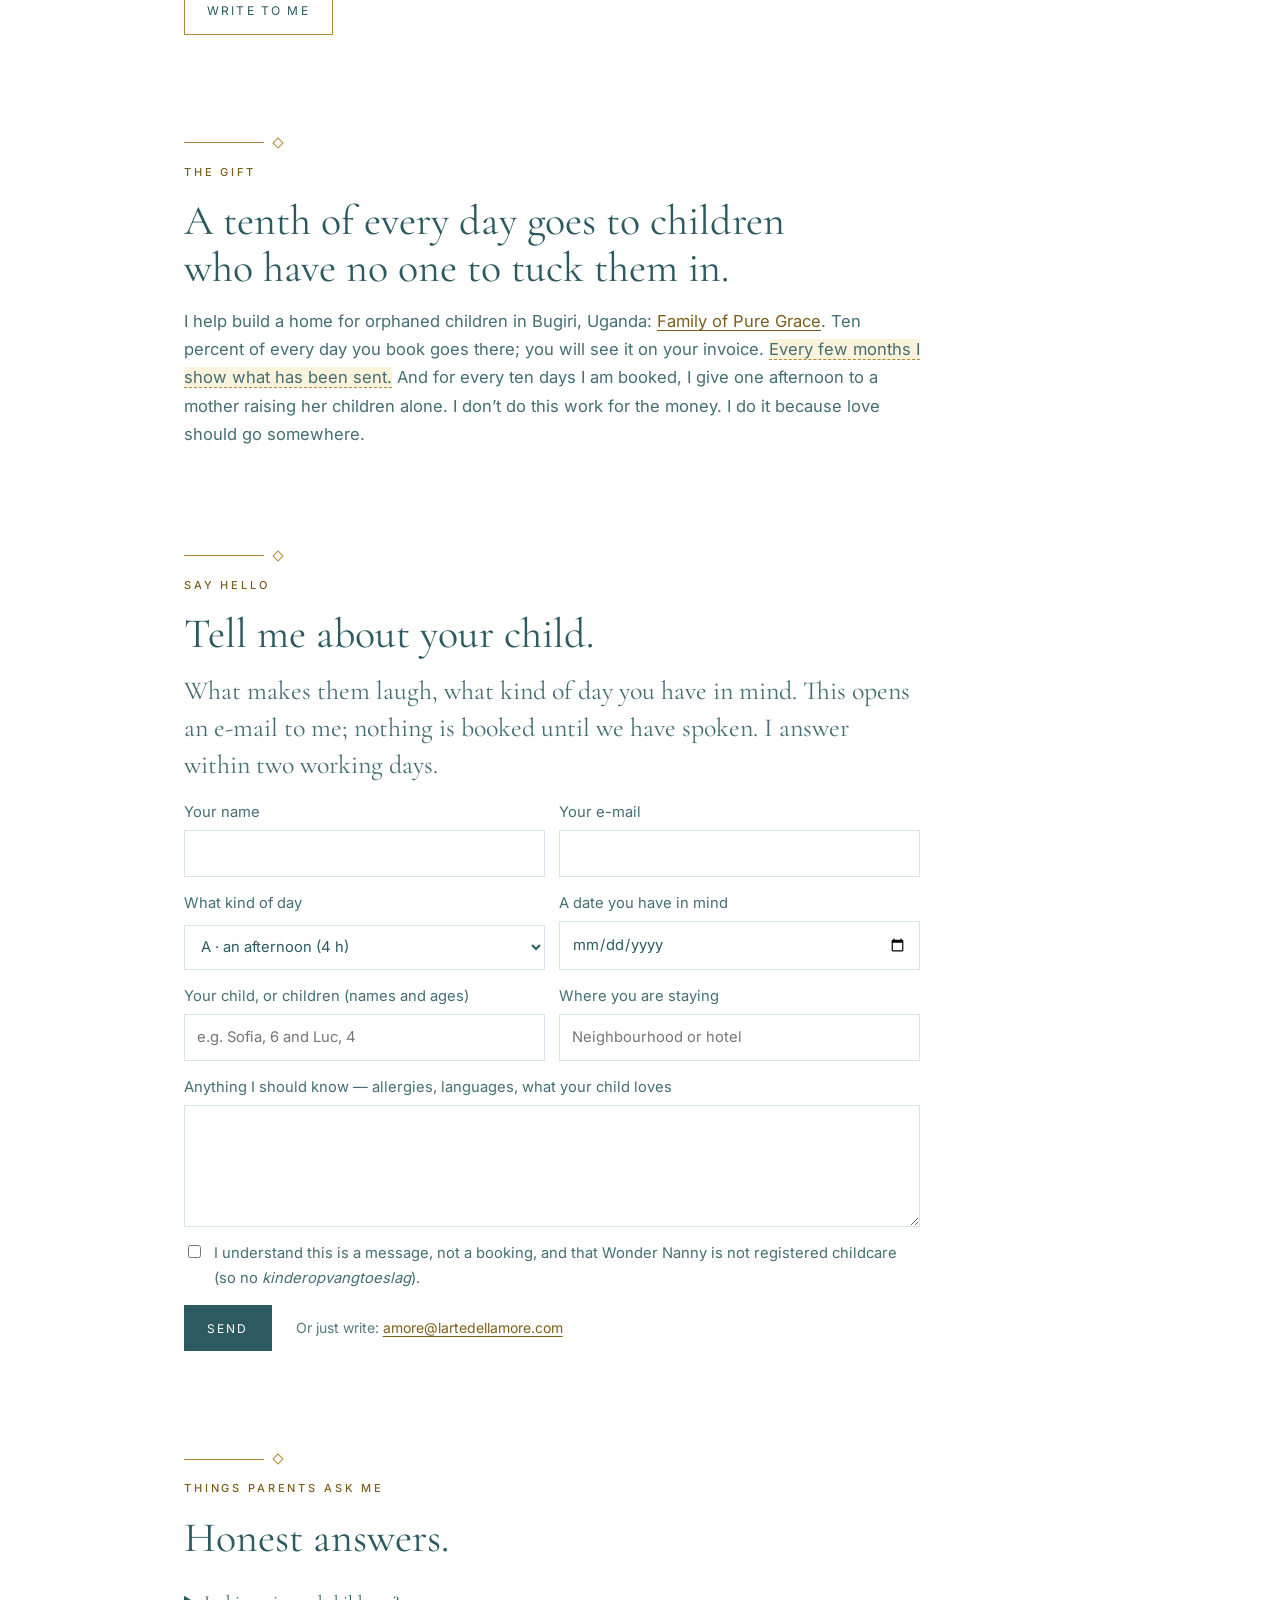
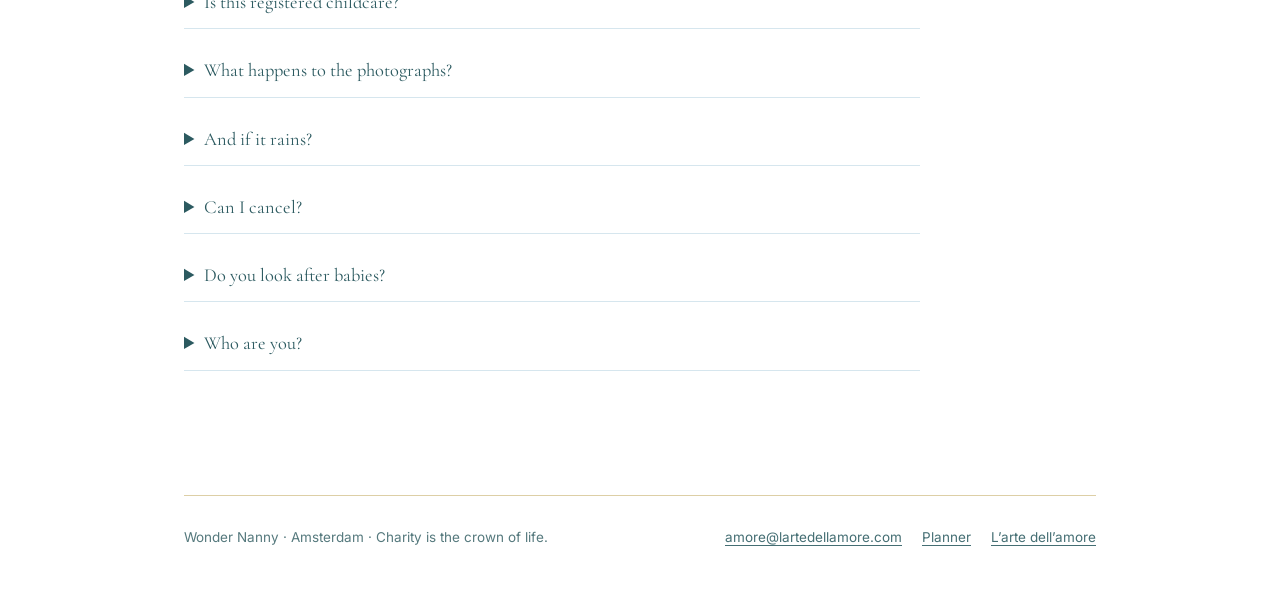
==== commit deade3af: "Trim: only what a parent needs" ====
--- a/index.html
+++ b/index.html
@@ -25,7 +25,7 @@
     <section class="crest" aria-labelledby="h-t">
       <p class="eyebrow">Amsterdam &middot; a nanny for a day</p>
       <h1 class="display" id="h-t">Come, let&rsquo;s go and <em>look</em> at something.</h1>
-      <p class="lede">That is how our day starts, your child and I. Then we go: to the big painting with the dog in it, to the ducks under the bridge, to your kitchen to make a mess with flour. I am Wietske, and I look after children in Amsterdam for an afternoon, a day or a night. At the end I bring your child home happy and tired, with a little card about what we saw and what they loved most.</p>
+      <p class="lede">That is how our day starts, your child and I. Then we go: to the big painting with the dog in it, to the ducks under the bridge, to your kitchen to bake. I am Wietske. I look after children in Amsterdam for an afternoon, a day or a night, and bring them home happy and tired, with a little card about what they loved most.</p>
       <div class="row"><a class="btn" href="#packages">What a day can be</a><a class="btn" href="#book">Say hello</a></div>
       <div class="facts">
         <span><b>Ages</b> three to twelve, and younger once we have met</span>
@@ -40,10 +40,10 @@
       <p class="eyebrow">Why I do this</p>
       <h2 class="h2" id="w-t">Because children are the best company I know.</h2>
       <div class="prose">
-        <p>I love children. I love how honest they are, how they ask the question everyone else is thinking, how a puddle can be the whole afternoon. When I am with a child I am completely where I am, and that is a gift they give me, not the other way round.</p>
-        <p>I also care very much about who they become. Children learn kindness by being treated kindly. They learn patience from someone who waits with them. They learn to be brave by being allowed to climb a little higher with a hand nearby. So a day with me is not a programme. It is a day of being loved well, looking at beautiful things, saying thank you to the lady at the museum, and sharing the last pancake. That is where good people begin.</p>
-        <p>Wonder Nanny is small on purpose. It is me, with a sketchbook in my bag and a plan for the day, and I would like it to stay this personal for a long time.</p>
-        <p>So you know exactly what you are getting: I am a private nanny, not a nursery or registered childcare, so childcare allowance doesn&rsquo;t apply. I have a certificate of conduct, first aid for children, and insurance. You are welcome to speak with families I have worked for.</p>
+        <p>I love children. How honest they are, how they ask the question everyone else is thinking, how a puddle can be the whole afternoon. With a child I am completely where I am.</p>
+        <p>I also care about who they become. Children learn kindness by being treated kindly, patience from someone who waits with them, courage by being allowed to climb a little higher with a hand nearby. A day with me is a day of being loved well, looking at beautiful things, saying thank you to the lady at the museum, and sharing the last pancake. That is where good people begin.</p>
+        <p>Wonder Nanny is small on purpose: it is me, with a sketchbook in my bag and a plan for the day.</p>
+        <p>I am a private nanny, not registered childcare, so childcare allowance doesn&rsquo;t apply. I have a certificate of conduct, first aid for children and insurance, and you are welcome to speak with families I have worked for.</p>
       </div>
     </section>
 
@@ -52,12 +52,12 @@
       <p class="eyebrow">How a day with me goes</p>
       <h2 class="h2" id="r-t">Six things that happen every time.</h2>
       <ol class="rhythm">
-        <li><b>We say hello.</b> I ask your child&rsquo;s name, and I open my bag: a sketchbook, pencils, and a question for the day. <em>What is the oldest thing we will see today?</em> Off we go.</li>
-        <li><b>We go.</b> At your child&rsquo;s pace, which is the right pace. My phone stays in my bag.</li>
-        <li><b>We eat.</b> Something real, organic when I can, and exactly what you have told me is fine.</li>
-        <li><b>We rest.</b> A bench, a story, a drawing of what we saw. Twenty minutes of quiet that children love more than we think.</li>
-        <li><b>One beautiful thing.</b> Before we head home I ask what the most beautiful thing of the day was. I write it down just as they say it.</li>
-        <li><b>I bring your child home.</b> With the card, and a few photographs of the day for you to keep. Your child&rsquo;s face never goes online. Promise.</li>
+        <li><b>We say hello.</b> I ask your child&rsquo;s name and open my bag: a sketchbook, pencils, and a question for the day. <em>What is the oldest thing we will see today?</em></li>
+        <li><b>We go.</b> At your child&rsquo;s pace. My phone stays in my bag.</li>
+        <li><b>We eat.</b> Something real, organic when I can, and only what you have said is fine.</li>
+        <li><b>We rest.</b> A bench, a story, a drawing of what we saw.</li>
+        <li><b>One beautiful thing.</b> Before we head home I ask what was most beautiful today, and write it down just as they say it.</li>
+        <li><b>I bring your child home.</b> With the card and a few photographs of the day. Your child&rsquo;s face never goes online.</li>
       </ol>
     </section>
 
@@ -65,7 +65,7 @@
       <span class="rule" aria-hidden="true"></span>
       <p class="eyebrow">Three kinds of day</p>
       <h2 class="h2" id="p-t">An afternoon, a whole day, or a night.</h2>
-      <p class="lede">One simple price for each, tickets included, for one or two children from the same family. A third is fine once we have talked. The prices are <span class="confirm">without 21% VAT</span>, and I will tell you the full amount before you decide anything at all.</p>
+      <p class="lede">One price for each, tickets included, for one or two children from the same family. A third once we have talked. Prices are <span class="confirm">without 21% VAT</span>; you will know the full amount before you decide.</p>
 
       <div class="abc">
         <article class="frame pack">
@@ -134,12 +134,12 @@
       <p class="eyebrow">Who comes to the door</p>
       <h2 class="h2" id="n-t">Me. And one day, perhaps, a few people I love working with.</h2>
       <div class="prose">
-        <p>For now, when you book a day, I am the one who rings the bell. If Wonder Nanny grows, it will grow slowly, with people who have spent a day beside me first, who have a certificate of conduct and first aid for children, whose references I have called myself, and who mean this as much as I do:</p>
+        <p>For now, when you book a day, I am the one who rings the bell. If Wonder Nanny grows, it will be with people who have spent a day beside me first, have a certificate of conduct and first aid for children, and make the same promise:</p>
       </div>
       <blockquote class="frame" style="margin:16px 0 0; font-family:var(--serif); font-size:1.2rem; color:var(--ink2)">
         I am here, all of me. I am patient. I take a child only where I would take my own. I tell the parents the truth about the day, the lovely parts and the scraped knee. What I see in a home stays there.
       </blockquote>
-      <p class="note" style="margin-top:14px">I keep your family&rsquo;s life to myself; that is simply part of the work. And if you are a nanny and you read that promise and thought <em>yes, that is me</em>, I would so like to meet you. <a href="mailto:amore@lartedellamore.com?subject=Wonder%20Nanny%20%E2%80%94%20hello">Write to me.</a></p>
+      <p class="note" style="margin-top:14px">Are you a nanny who read that and thought <em>yes, that is me</em>? <a href="mailto:amore@lartedellamore.com?subject=Wonder%20Nanny%20%E2%80%94%20hello">Write to me.</a></p>
     </section>
 
     <section class="sec" id="hotels" aria-labelledby="ho-t">
@@ -147,7 +147,7 @@
       <p class="eyebrow">For hotels</p>
       <h2 class="h2" id="ho-t">For the family at your desk asking what to do with the children today.</h2>
       <div class="prose">
-        <p>I can give them a real day in Amsterdam while their parents have one of their own. A few set days, one clear price, and all the paperwork your hotel will want to see: registration, insurance, certificate of conduct, references. I would love to start with one or two families and see how it feels.</p>
+        <p>I give them a real day in Amsterdam while their parents have one of their own. A few set days, one clear price, and the paperwork your hotel needs: registration, insurance, certificate of conduct, references. I would love to start with one or two families.</p>
       </div>
       <div class="row" style="margin-top:12px"><a class="btn" href="mailto:amore@lartedellamore.com?subject=Wonder%20Nanny%20and%20our%20guests">Write to me</a></div>
     </section>
@@ -157,7 +157,7 @@
       <p class="eyebrow">The gift</p>
       <h2 class="h2" id="g-t">A tenth of every day goes to children who have no one to tuck them in.</h2>
       <div class="prose">
-        <p>I am helping to build a home for orphaned children in Bugiri, Uganda: <a href="https://familyofpuregrace.wixsite.com/my-site" rel="noopener">Family of Pure Grace</a>. Ten percent of every day you book goes straight there, and you will see it on your invoice. <span class="confirm">Every few months I will show you what has been sent.</span> And for every ten days I am booked, I give one afternoon away to a mother in my neighbourhood who is raising her children alone, because she deserves a free afternoon too. I don&rsquo;t do this work for the money. I do it because love should go somewhere.</p>
+        <p>I help build a home for orphaned children in Bugiri, Uganda: <a href="https://familyofpuregrace.wixsite.com/my-site" rel="noopener">Family of Pure Grace</a>. Ten percent of every day you book goes there; you will see it on your invoice. <span class="confirm">Every few months I show what has been sent.</span> And for every ten days I am booked, I give one afternoon to a mother raising her children alone. I don&rsquo;t do this work for the money. I do it because love should go somewhere.</p>
       </div>
     </section>
 
@@ -165,7 +165,7 @@
       <span class="rule" aria-hidden="true"></span>
       <p class="eyebrow">Say hello</p>
       <h2 class="h2" id="b-t">Tell me about your child.</h2>
-      <p class="lede">What makes them laugh, what they are a little afraid of, what kind of day you have in mind. This opens an e-mail to me. Nothing is booked until we have spoken, and I answer within two working days.</p>
+      <p class="lede">What makes them laugh, what kind of day you have in mind. This opens an e-mail to me; nothing is booked until we have spoken. I answer within two working days.</p>
       <form class="book" id="bookform" novalidate>
         <div class="two">
           <label>Your name <input name="name" required autocomplete="name"></label>
@@ -197,11 +197,11 @@
       <p class="eyebrow">Things parents ask me</p>
       <h2 class="h2" id="f-t">Honest answers.</h2>
       <details><summary>Is this registered childcare?</summary><p>No. I am a private nanny, not a <em>gastouderbureau</em> or <em>kinderopvang</em> in the national register, so you can&rsquo;t claim childcare allowance. I do have a certificate of conduct (VOG), first aid for children, and insurance for looking after them.</p></details>
-      <details><summary>What happens to the photographs?</summary><p>They are yours, for the fridge and the grandparents. I never put a child&rsquo;s face online, and nothing at all without your written yes. With your permission I might show a drawing or a card, without names.</p></details>
-      <details><summary>And if it rains?</summary><p>Then we go somewhere with a roof. Every outdoor day has an indoor twin, and we choose together the evening before.</p></details>
+      <details><summary>What happens to the photographs?</summary><p>They are yours. I never put a child&rsquo;s face online, and nothing at all without your written yes. With your permission I might show a drawing or a card, without names.</p></details>
+      <details><summary>And if it rains?</summary><p>Every outdoor day has an indoor twin; we choose together the evening before.</p></details>
       <details><summary>Can I cancel?</summary><p>Of course, free until 48 hours before. Within 48 hours I ask half, because I kept the day for you. If your child is ill, nothing at all.</p></details>
       <details><summary>Do you look after babies?</summary><p>Sometimes, one at a time, once we have met. The days above are written for ages three to twelve.</p></details>
-      <details><summary>Who are you?</summary><p>Wietske Hoencamp. I live in Amsterdam. I coach, I photograph, I teach skiing, I study psychology, and I have looked after the children of more than thirty families, some of whom still send me drawings. Wonder Nanny is part of <a href="https://lartedellamore.github.io/">L&rsquo;arte dell&rsquo;amore</a>, the small house where the rest of my work lives.</p></details>
+      <details><summary>Who are you?</summary><p>Wietske Hoencamp, Amsterdam. I have looked after the children of more than thirty families. I also coach, photograph and teach skiing; the rest of my work lives at <a href="https://lartedellamore.github.io/">L&rsquo;arte dell&rsquo;amore</a>.</p></details>
     </section>
 
   </main>
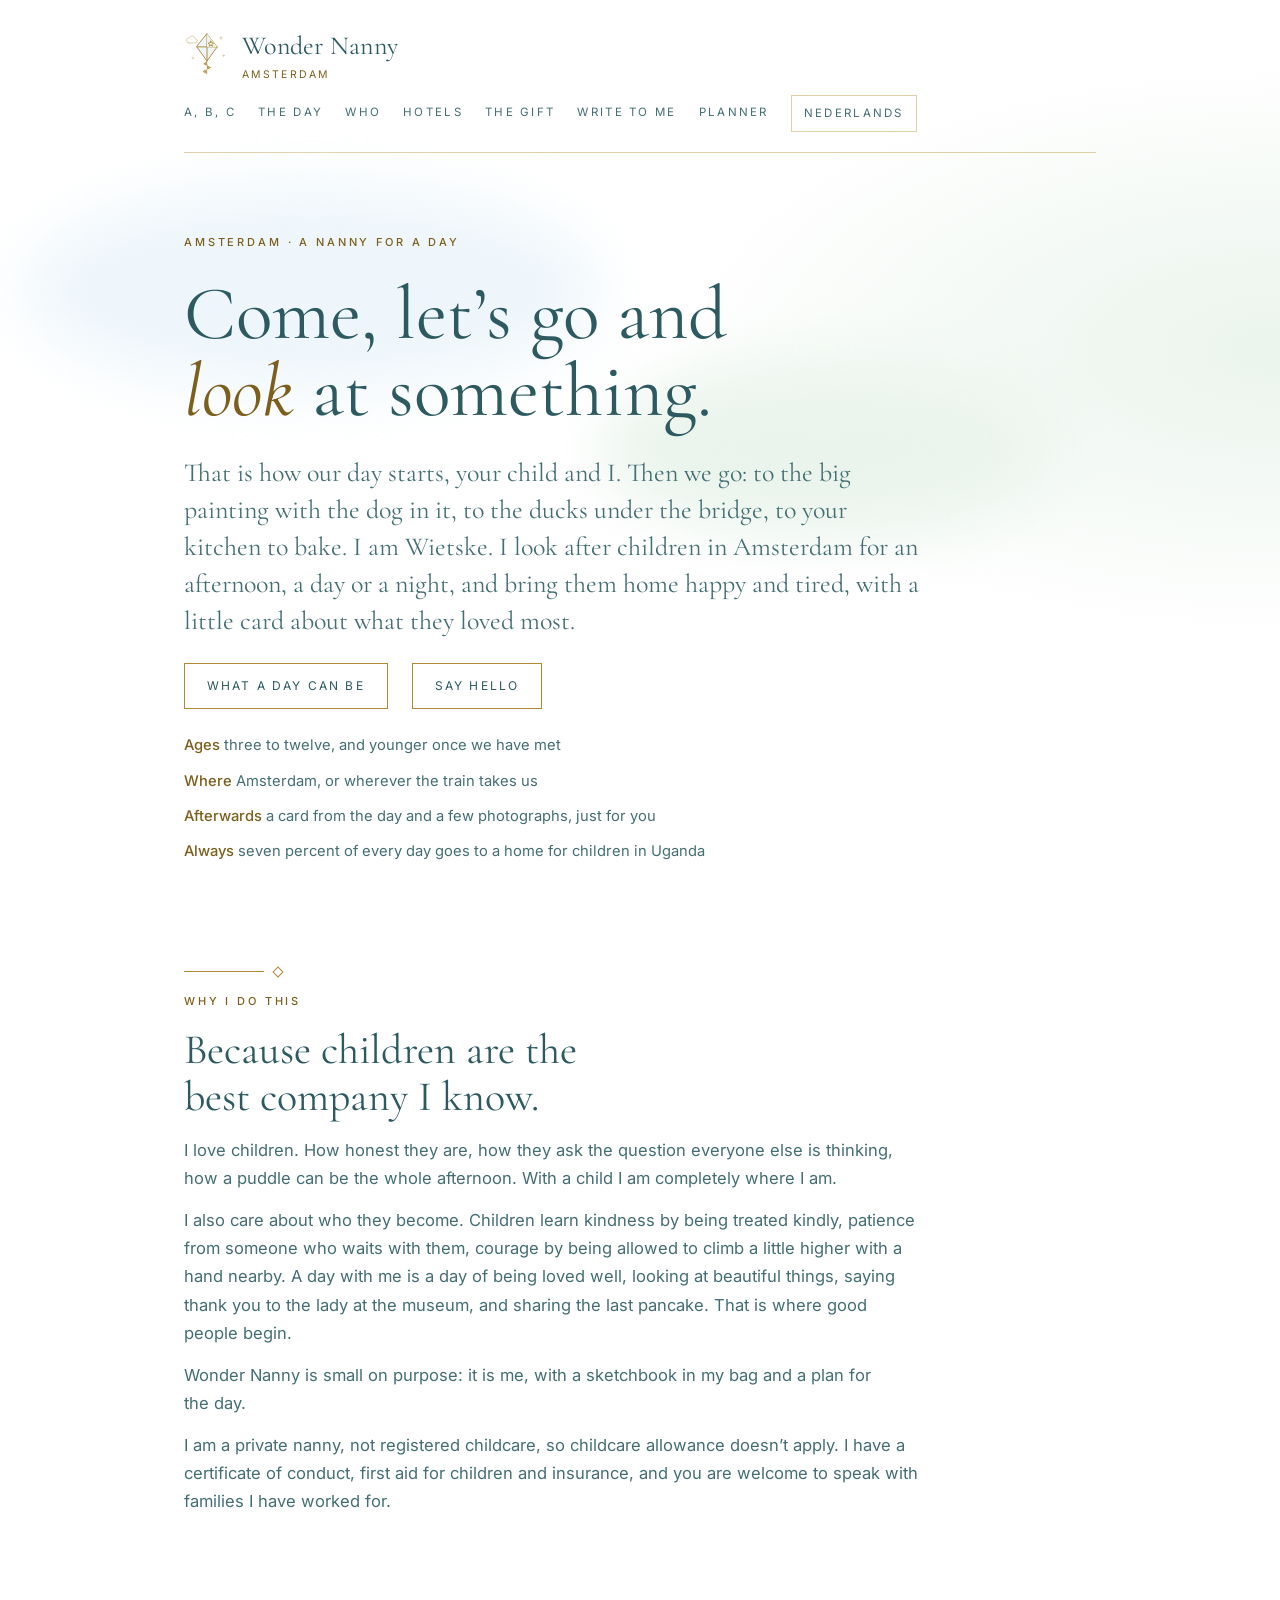
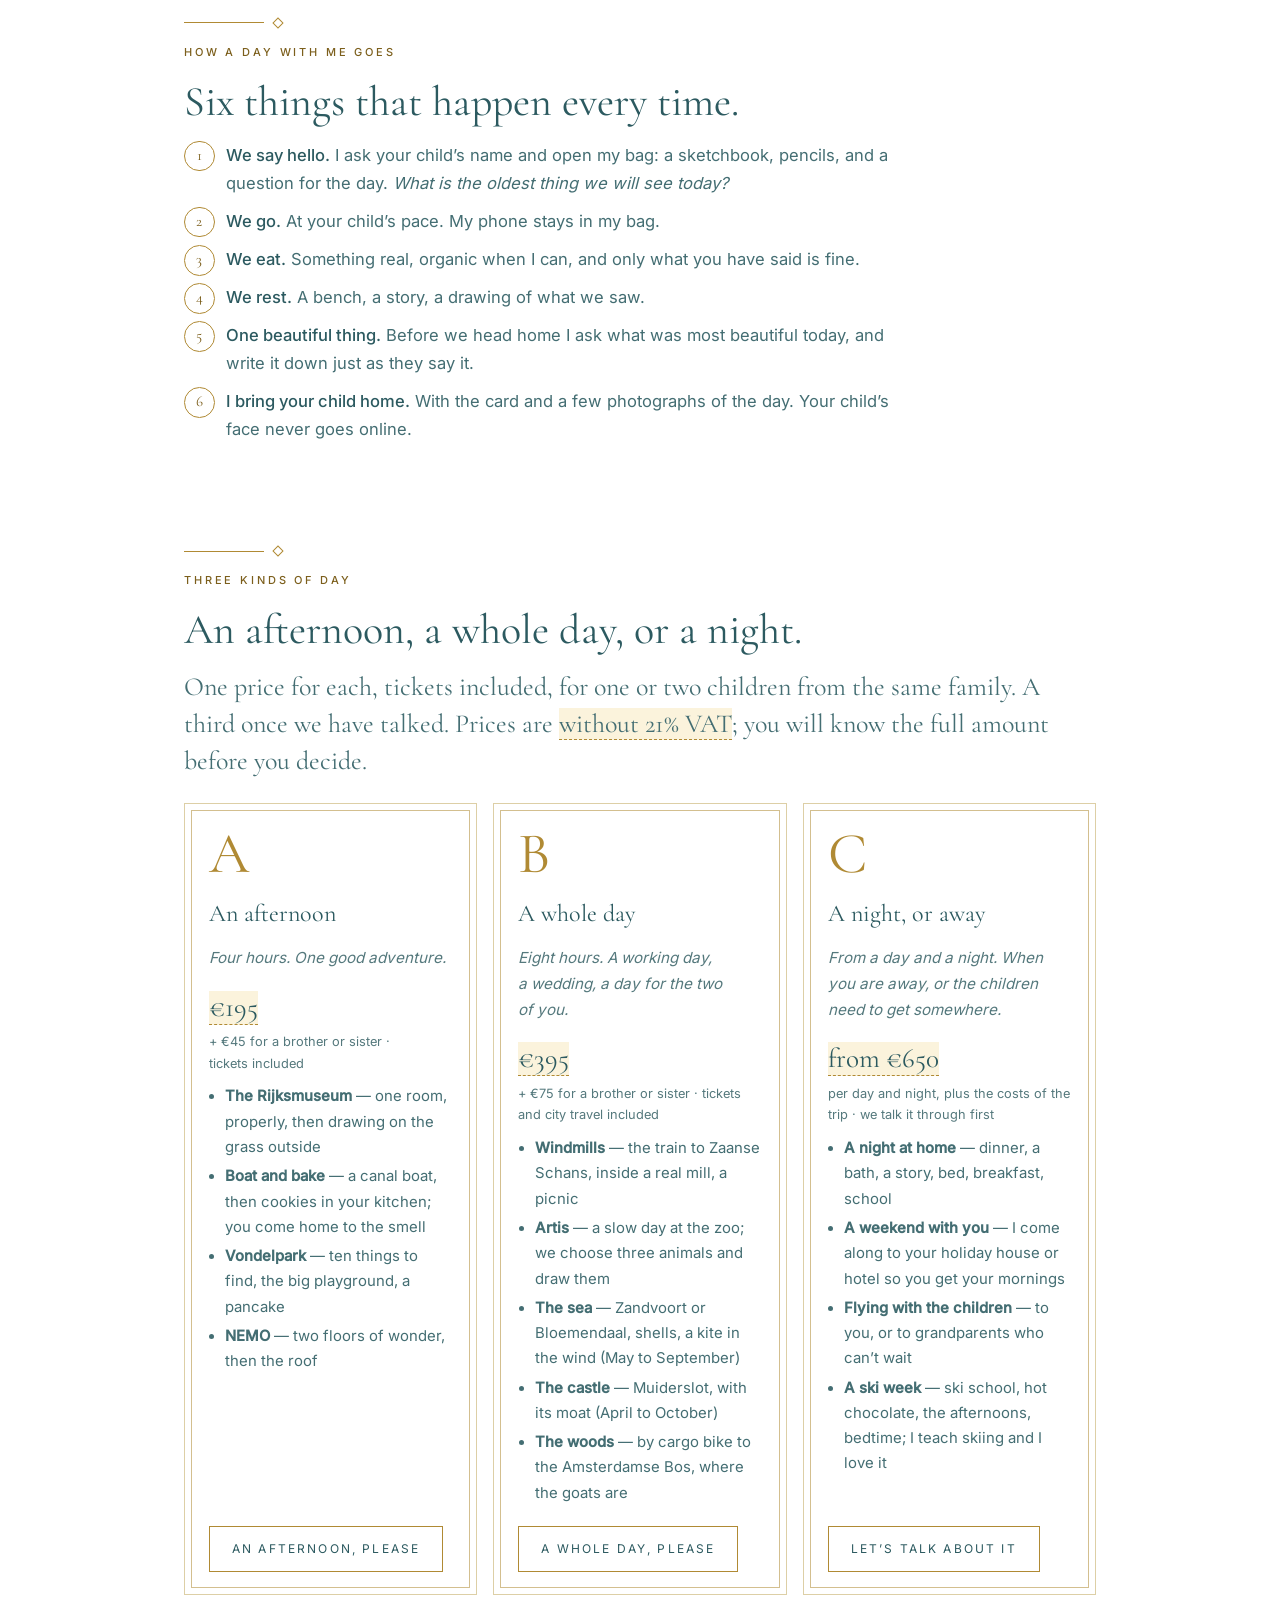
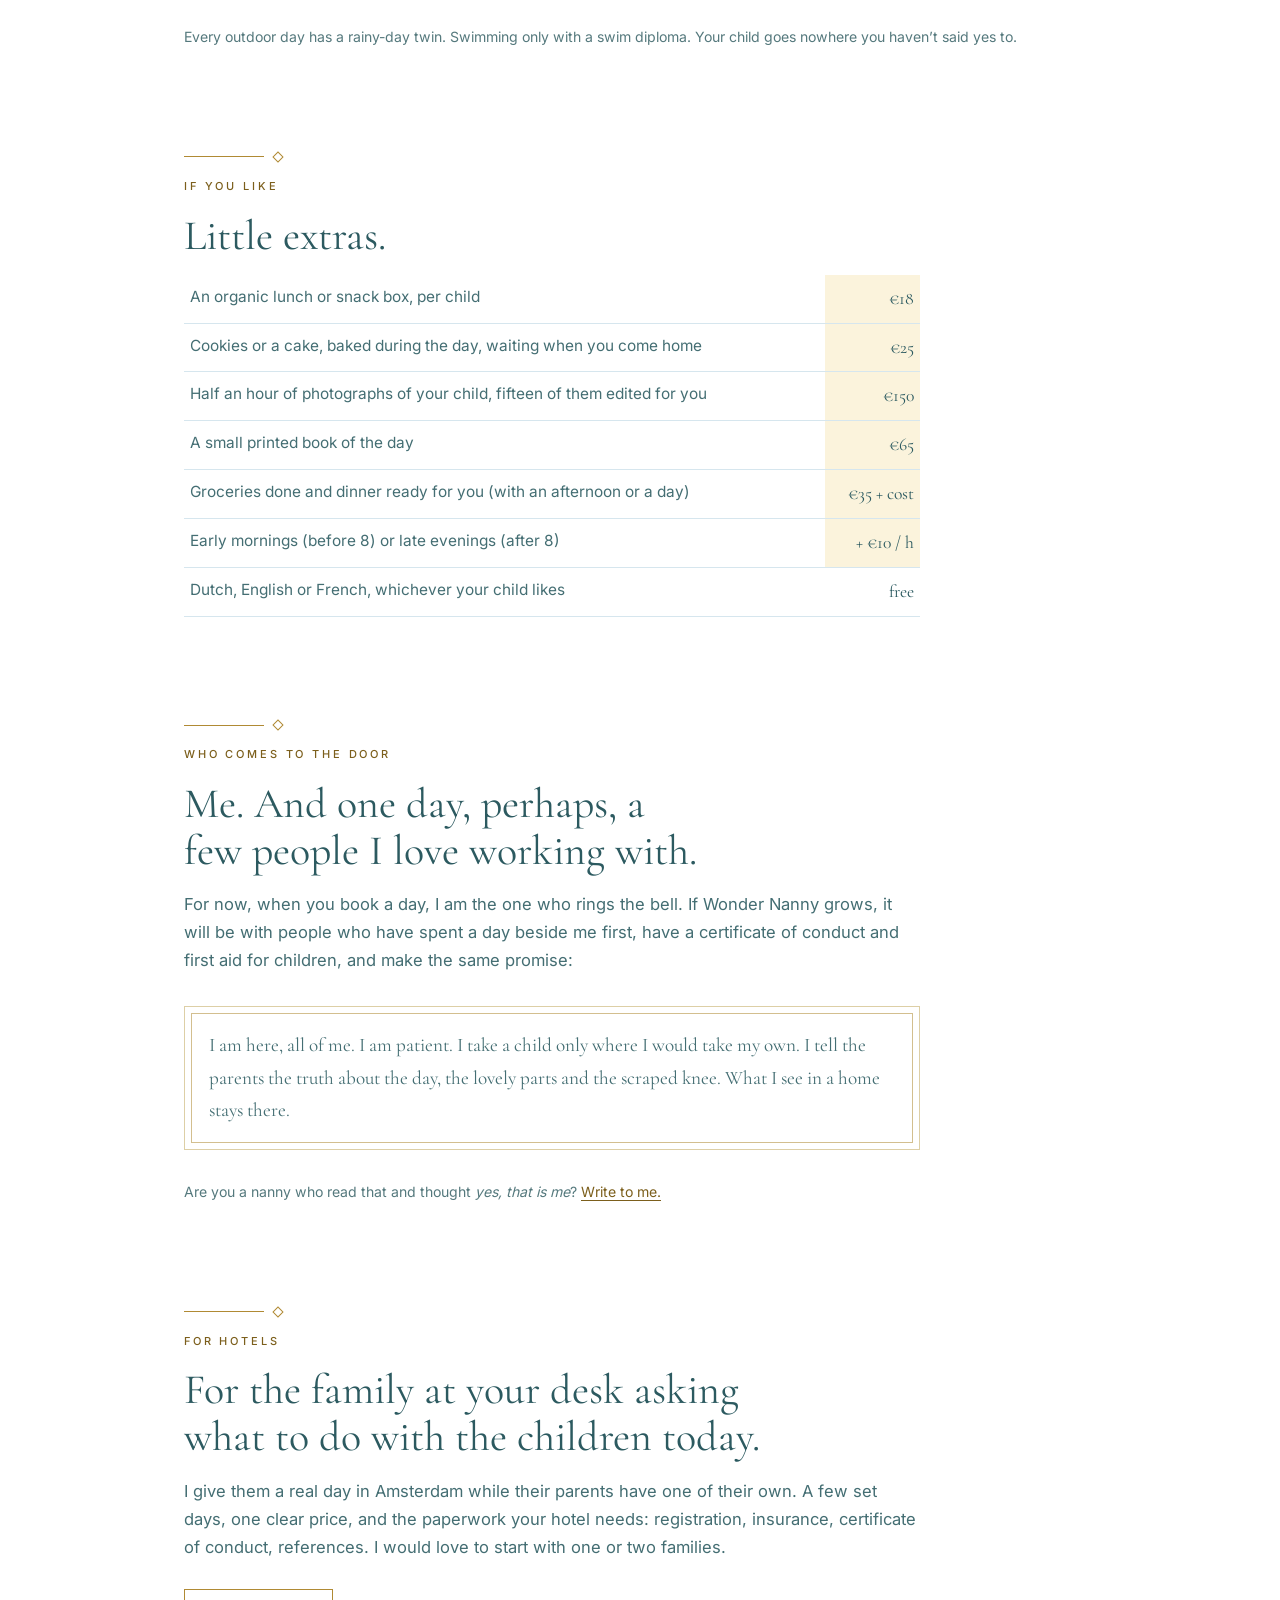
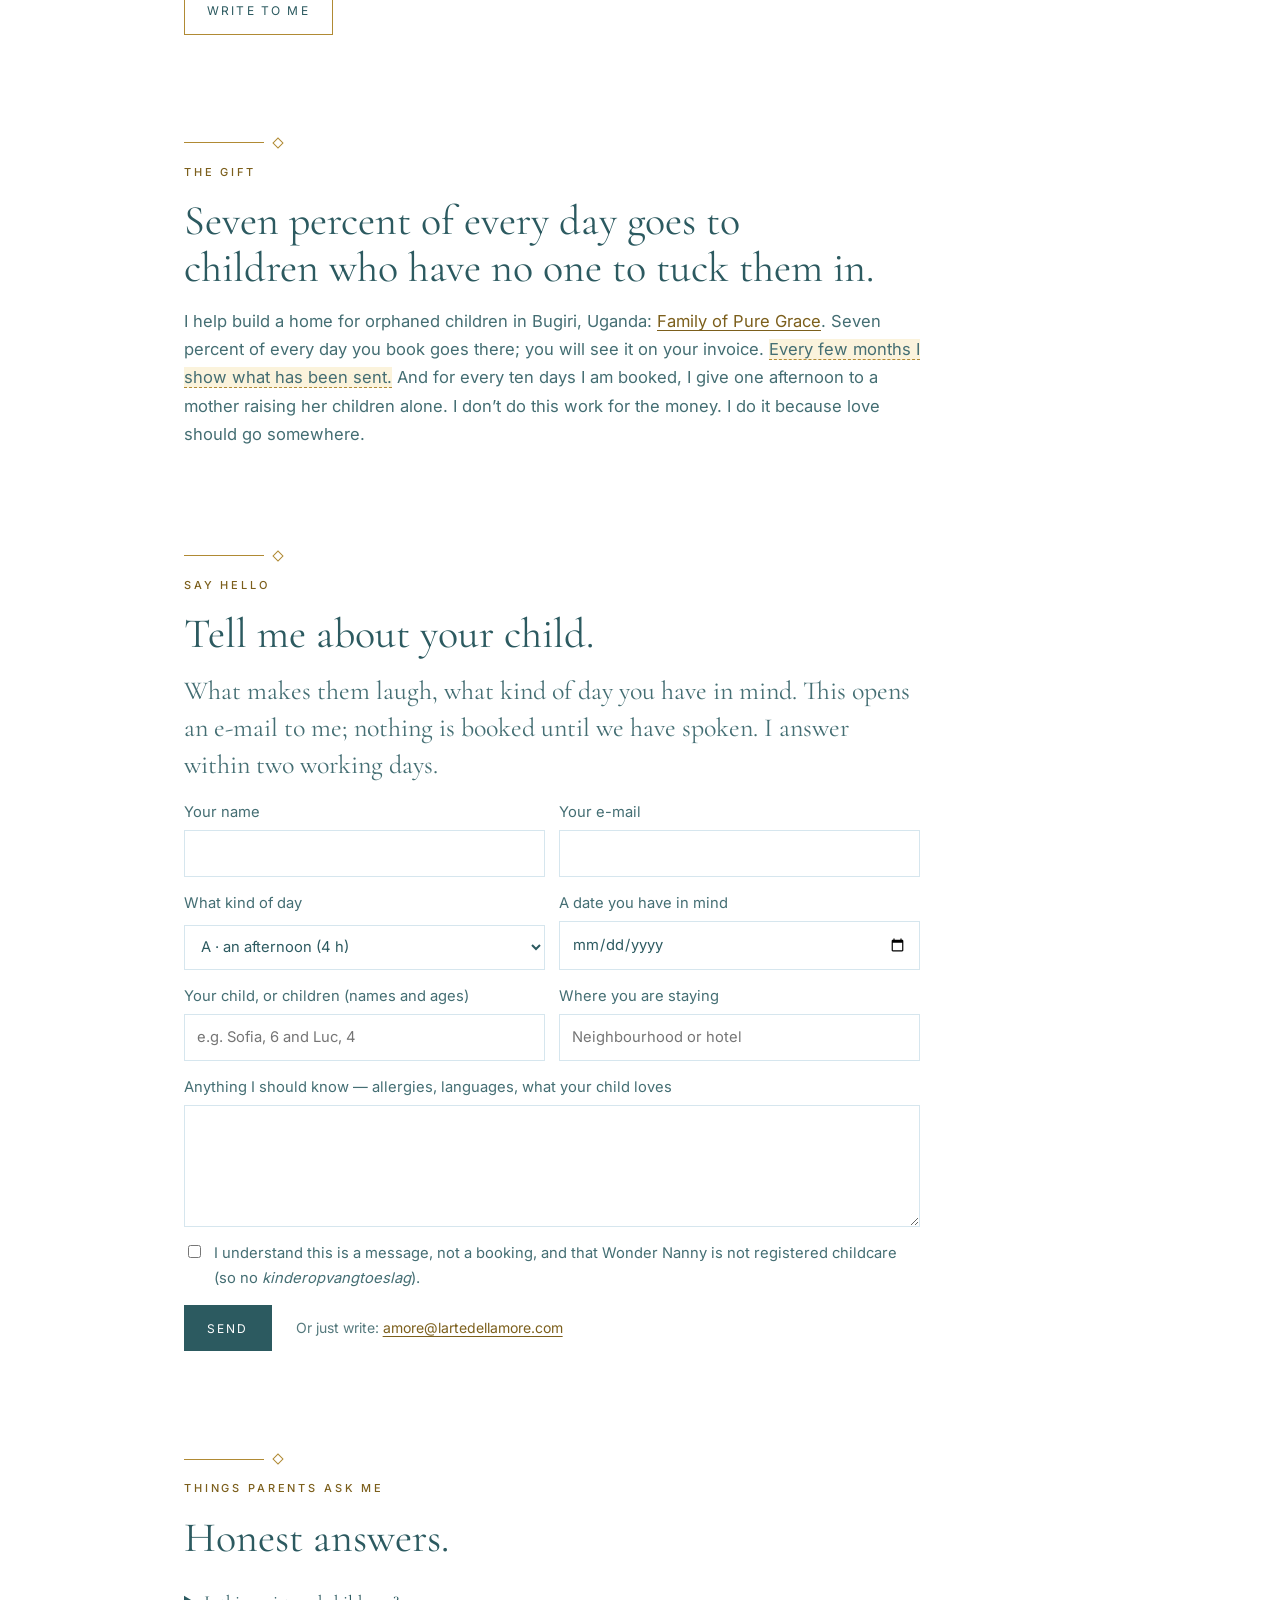
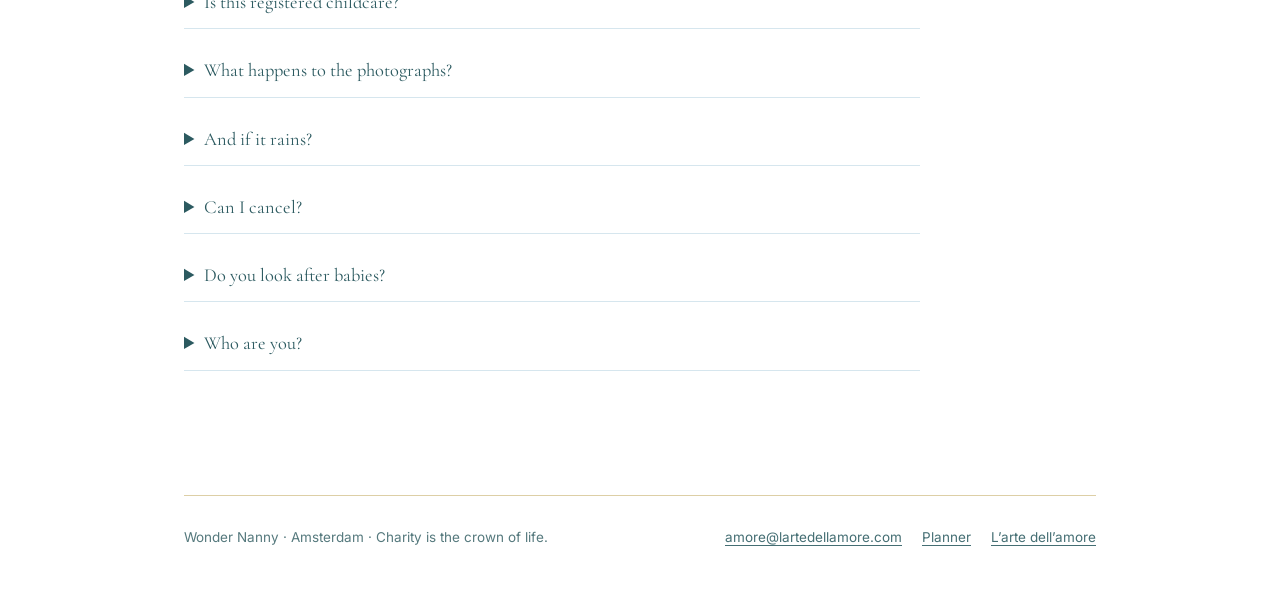
==== commit 3c7d4b11: "Gift set at 7% of every booking (site EN/NL, Planner)" ====
--- a/index.html
+++ b/index.html
@@ -4,7 +4,7 @@
 <meta charset="utf-8">
 <meta name="viewport" content="width=device-width, initial-scale=1, viewport-fit=cover">
 <title>Wonder Nanny · Amsterdam</title>
-<meta name="description" content="A nanny for a day in Amsterdam. Wietske looks after children for an afternoon, a day or a night and brings them home happy and tired, with a card about what they loved most. A tenth of every day goes to a home for children in Uganda.">
+<meta name="description" content="A nanny for a day in Amsterdam. Wietske looks after children for an afternoon, a day or a night and brings them home happy and tired, with a card about what they loved most. Seven percent of every day goes to a home for children in Uganda.">
 <link rel="canonical" href="https://lartedellamore.github.io/wonder-nanny/">
 <link rel="alternate" hreflang="en" href="https://lartedellamore.github.io/wonder-nanny/">
 <link rel="alternate" hreflang="nl" href="https://lartedellamore.github.io/wonder-nanny/nl/">
@@ -31,7 +31,7 @@
         <span><b>Ages</b> three to twelve, and younger once we have met</span>
         <span><b>Where</b> Amsterdam, or wherever the train takes us</span>
         <span><b>Afterwards</b> a card from the day and a few photographs, just for you</span>
-        <span><b>Always</b> a tenth of every day goes to a home for children in Uganda</span>
+        <span><b>Always</b> seven percent of every day goes to a home for children in Uganda</span>
       </div>
     </section>
 
@@ -155,9 +155,9 @@
     <section class="sec" id="gift" aria-labelledby="g-t">
       <span class="rule" aria-hidden="true"></span>
       <p class="eyebrow">The gift</p>
-      <h2 class="h2" id="g-t">A tenth of every day goes to children who have no one to tuck them in.</h2>
-      <div class="prose">
-        <p>I help build a home for orphaned children in Bugiri, Uganda: <a href="https://familyofpuregrace.wixsite.com/my-site" rel="noopener">Family of Pure Grace</a>. Ten percent of every day you book goes there; you will see it on your invoice. <span class="confirm">Every few months I show what has been sent.</span> And for every ten days I am booked, I give one afternoon to a mother raising her children alone. I don&rsquo;t do this work for the money. I do it because love should go somewhere.</p>
+      <h2 class="h2" id="g-t">Seven percent of every day goes to children who have no one to tuck them in.</h2>
+      <div class="prose">
+        <p>I help build a home for orphaned children in Bugiri, Uganda: <a href="https://familyofpuregrace.wixsite.com/my-site" rel="noopener">Family of Pure Grace</a>. Seven percent of every day you book goes there; you will see it on your invoice. <span class="confirm">Every few months I show what has been sent.</span> And for every ten days I am booked, I give one afternoon to a mother raising her children alone. I don&rsquo;t do this work for the money. I do it because love should go somewhere.</p>
       </div>
     </section>
 
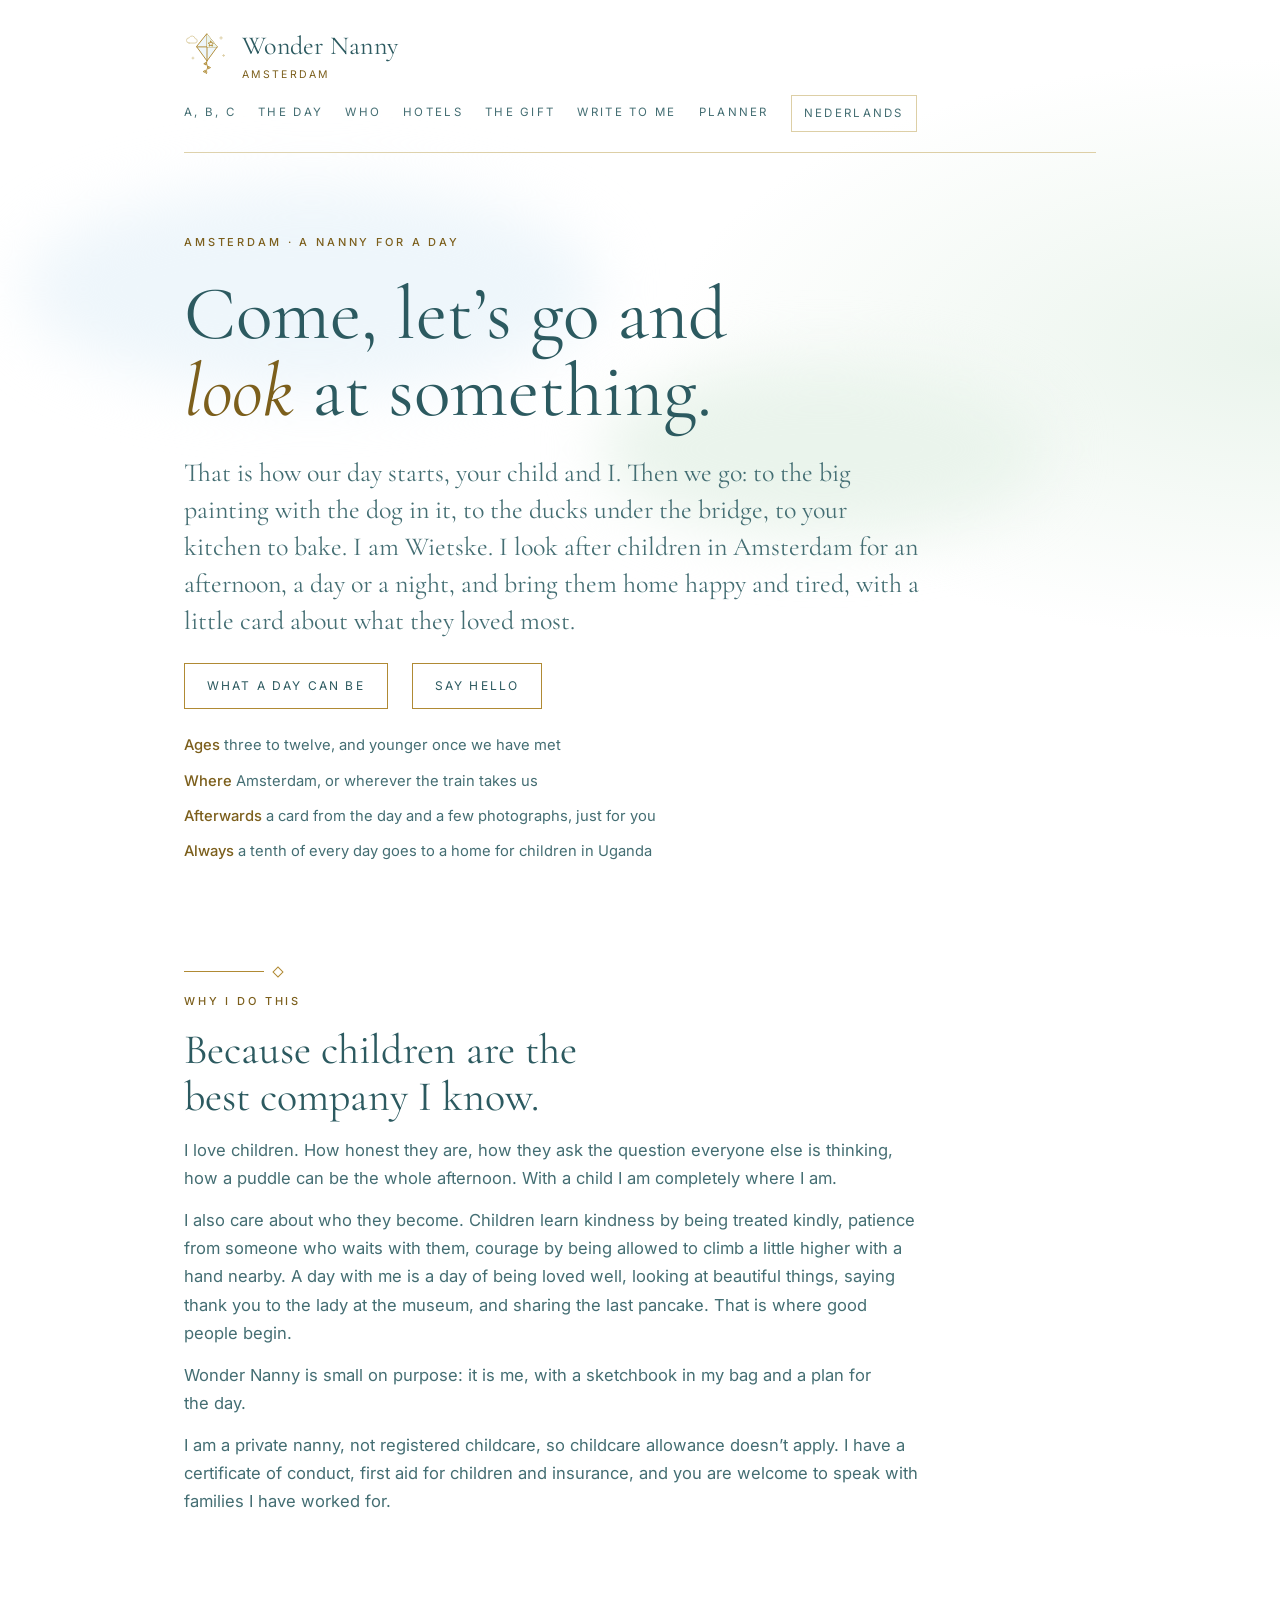
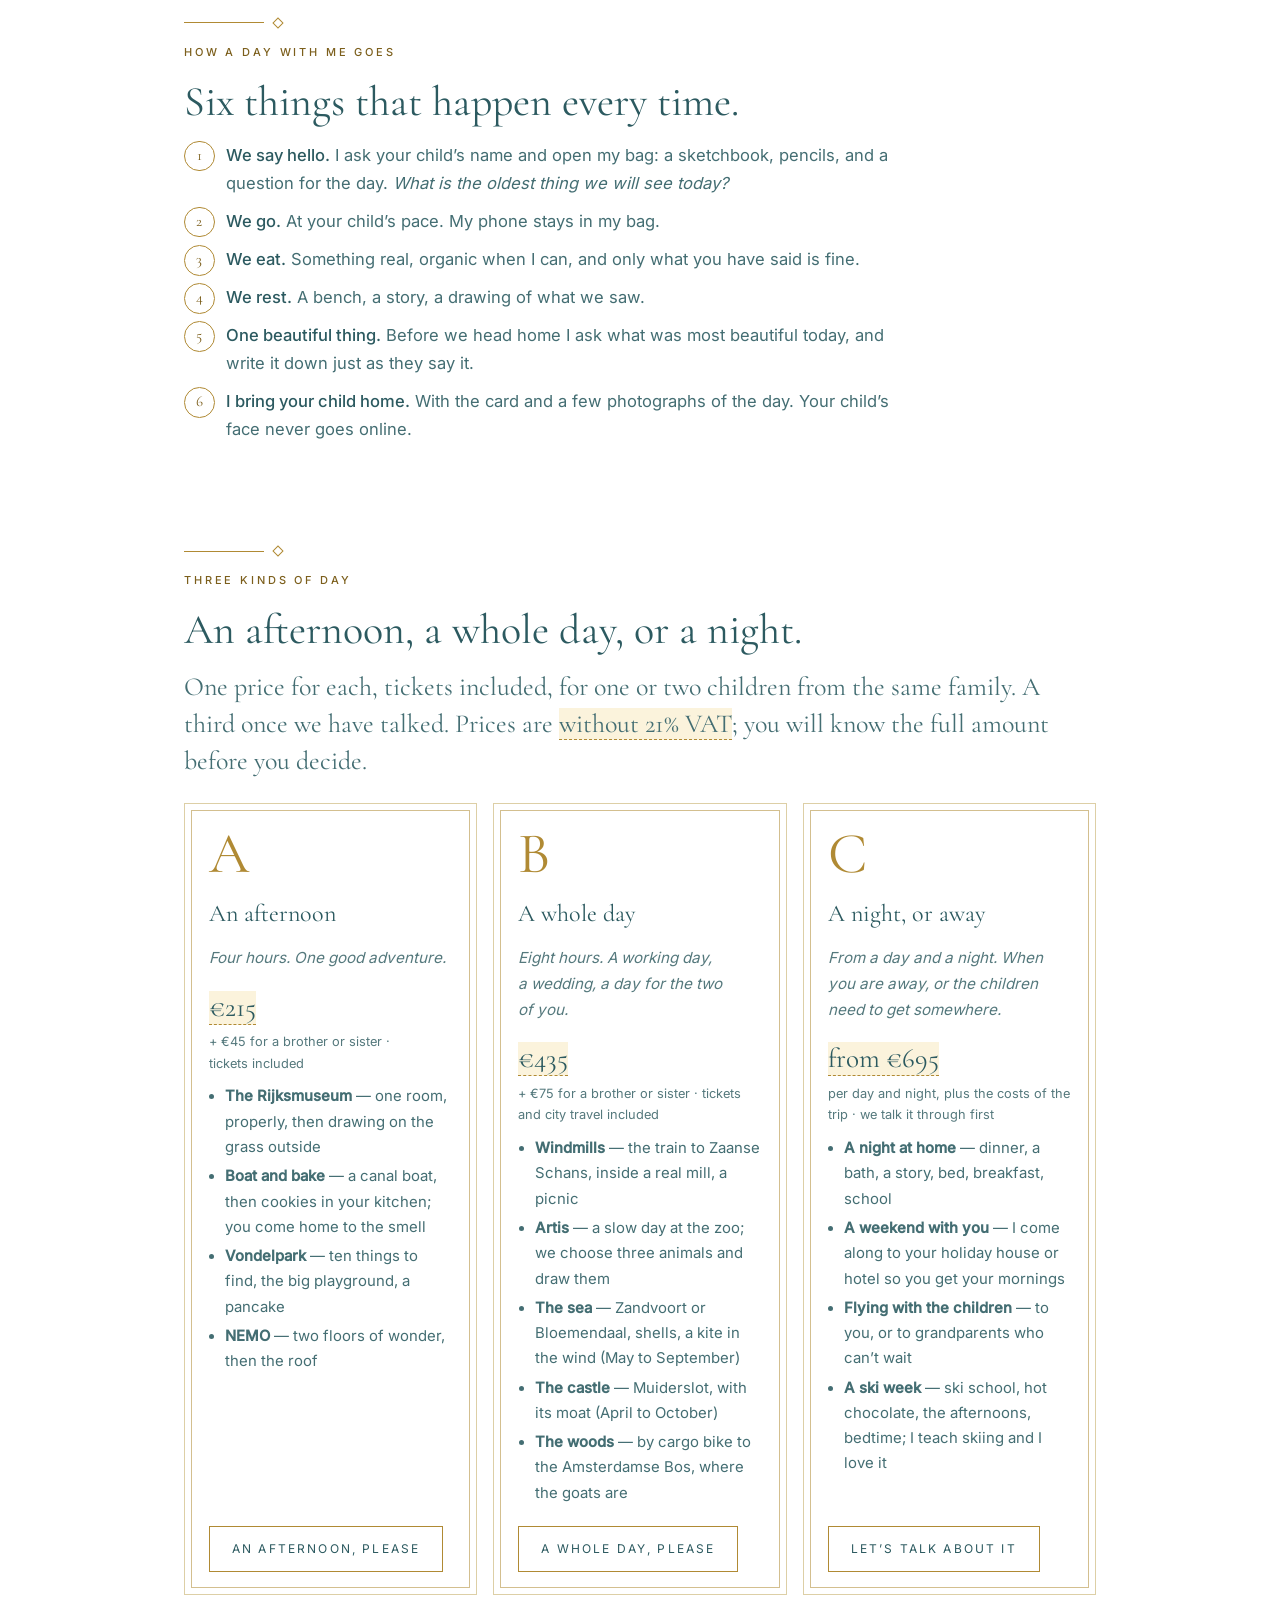
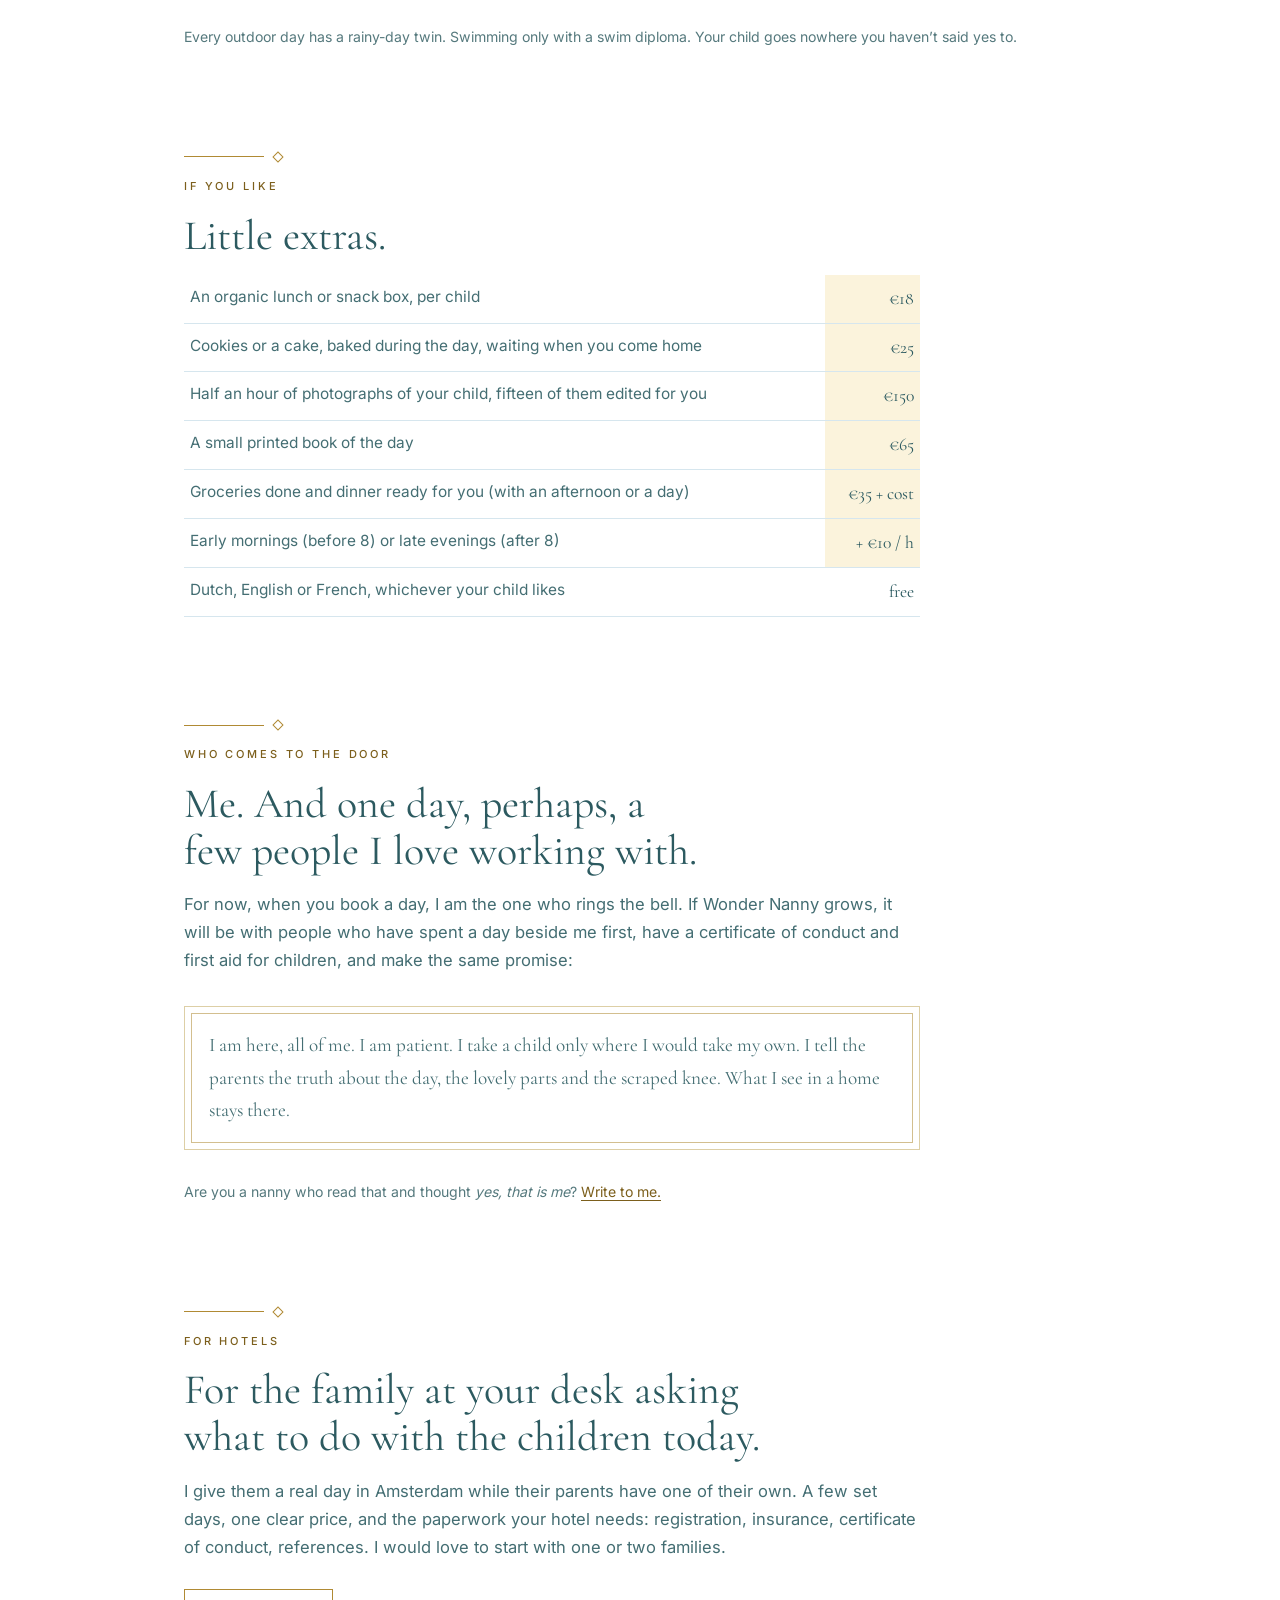
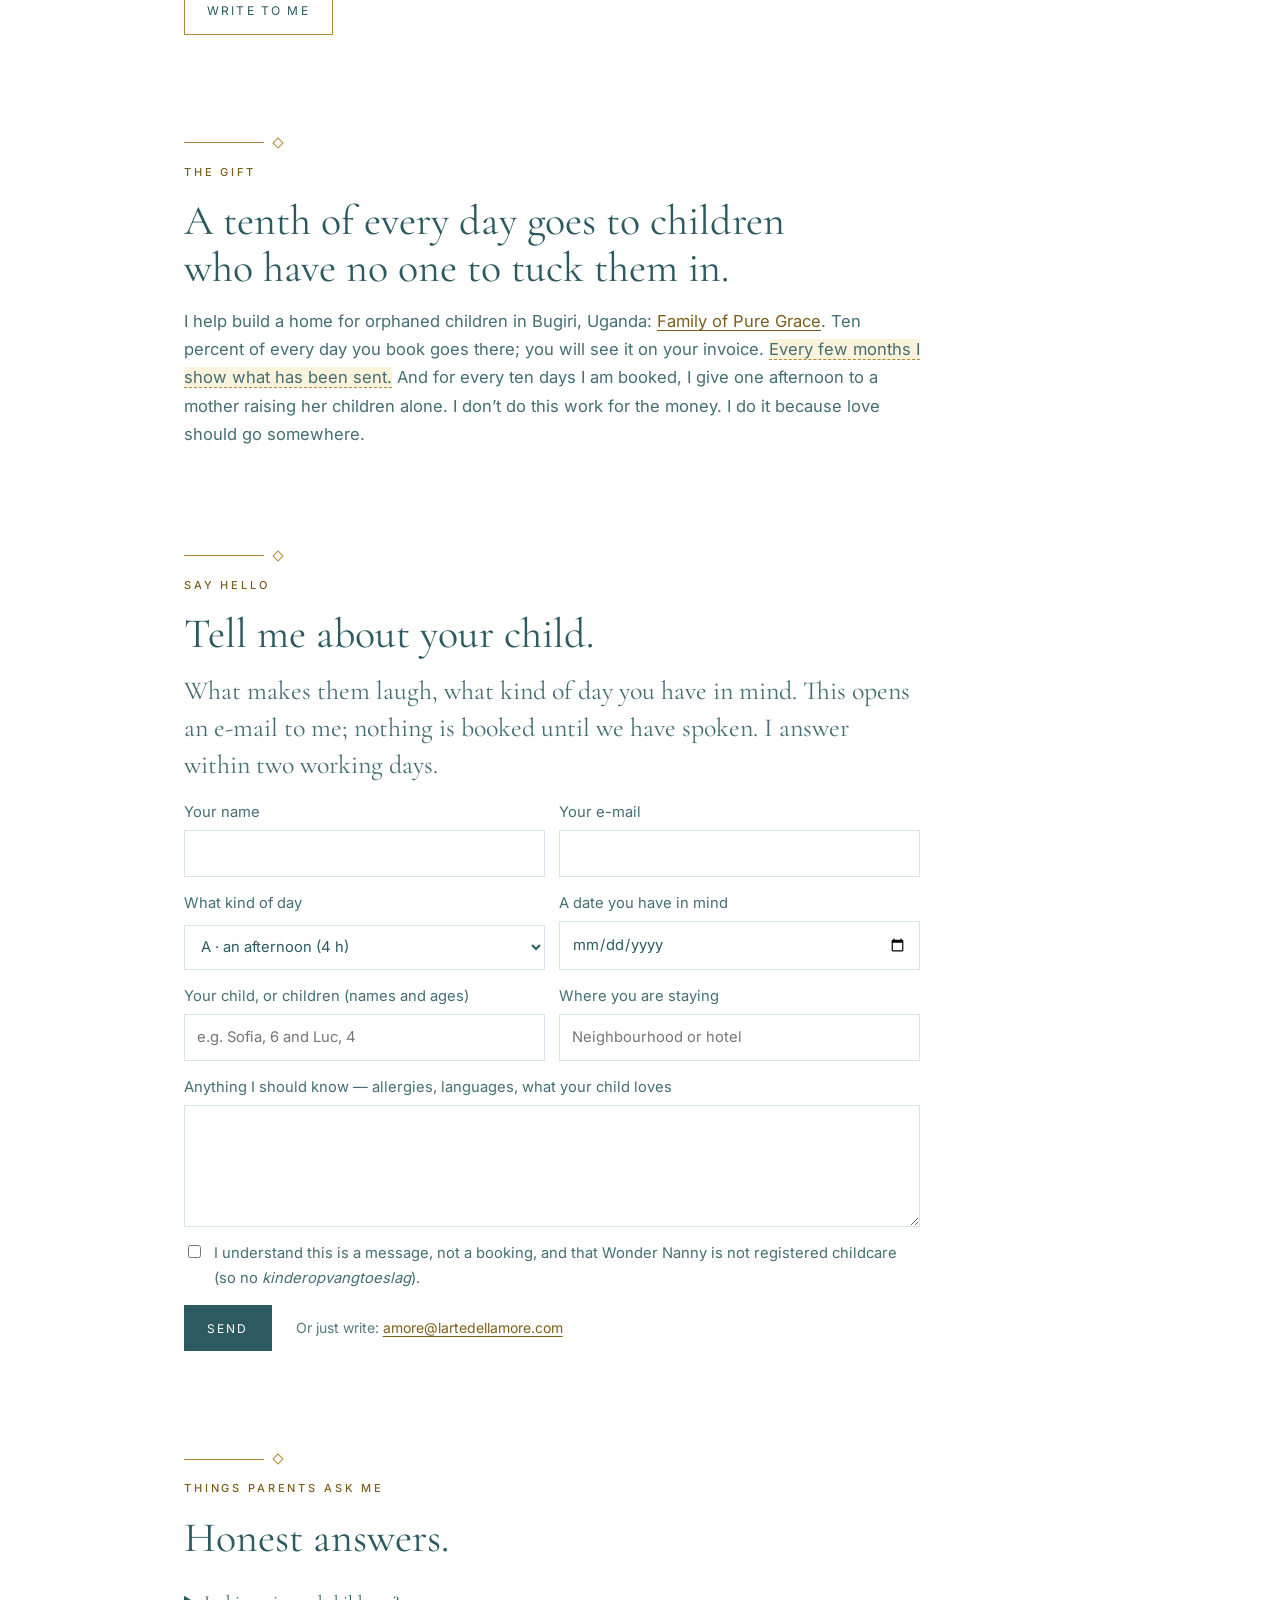
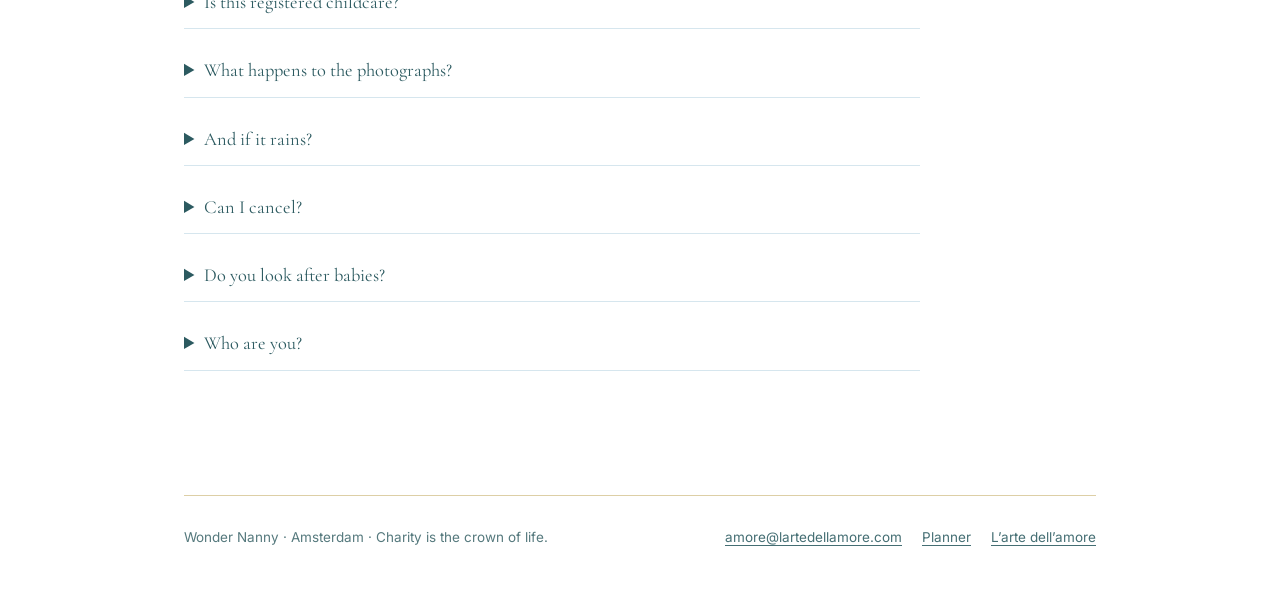
==== commit 182333dc: "A tenth to Bugiri; prices €215 / €435 / from €695" ====
--- a/index.html
+++ b/index.html
@@ -4,7 +4,7 @@
 <meta charset="utf-8">
 <meta name="viewport" content="width=device-width, initial-scale=1, viewport-fit=cover">
 <title>Wonder Nanny · Amsterdam</title>
-<meta name="description" content="A nanny for a day in Amsterdam. Wietske looks after children for an afternoon, a day or a night and brings them home happy and tired, with a card about what they loved most. Seven percent of every day goes to a home for children in Uganda.">
+<meta name="description" content="A nanny for a day in Amsterdam. Wietske looks after children for an afternoon, a day or a night and brings them home happy and tired, with a card about what they loved most. A tenth of every day goes to a home for children in Uganda.">
 <link rel="canonical" href="https://lartedellamore.github.io/wonder-nanny/">
 <link rel="alternate" hreflang="en" href="https://lartedellamore.github.io/wonder-nanny/">
 <link rel="alternate" hreflang="nl" href="https://lartedellamore.github.io/wonder-nanny/nl/">
@@ -31,7 +31,7 @@
         <span><b>Ages</b> three to twelve, and younger once we have met</span>
         <span><b>Where</b> Amsterdam, or wherever the train takes us</span>
         <span><b>Afterwards</b> a card from the day and a few photographs, just for you</span>
-        <span><b>Always</b> seven percent of every day goes to a home for children in Uganda</span>
+        <span><b>Always</b> a tenth of every day goes to a home for children in Uganda</span>
       </div>
     </section>
 
@@ -72,7 +72,7 @@
           <span class="letter" aria-hidden="true">A</span>
           <h3>An afternoon</h3>
           <p class="for">Four hours. One good adventure.</p>
-          <p class="price"><span class="confirm">&euro;195</span><small>+ &euro;45 for a brother or sister &middot; tickets included</small></p>
+          <p class="price"><span class="confirm">&euro;215</span><small>+ &euro;45 for a brother or sister &middot; tickets included</small></p>
           <ul>
             <li><b>The Rijksmuseum</b> &mdash; one room, properly, then drawing on the grass outside</li>
             <li><b>Boat and bake</b> &mdash; a canal boat, then cookies in your kitchen; you come home to the smell</li>
@@ -86,7 +86,7 @@
           <span class="letter" aria-hidden="true">B</span>
           <h3>A whole day</h3>
           <p class="for">Eight hours. A working day, a wedding, a day for the two of you.</p>
-          <p class="price"><span class="confirm">&euro;395</span><small>+ &euro;75 for a brother or sister &middot; tickets and city travel included</small></p>
+          <p class="price"><span class="confirm">&euro;435</span><small>+ &euro;75 for a brother or sister &middot; tickets and city travel included</small></p>
           <ul>
             <li><b>Windmills</b> &mdash; the train to Zaanse Schans, inside a real mill, a picnic</li>
             <li><b>Artis</b> &mdash; a slow day at the zoo; we choose three animals and draw them</li>
@@ -101,7 +101,7 @@
           <span class="letter" aria-hidden="true">C</span>
           <h3>A night, or away</h3>
           <p class="for">From a day and a night. When you are away, or the children need to get somewhere.</p>
-          <p class="price"><span class="confirm">from &euro;650</span><small>per day and night, plus the costs of the trip &middot; we talk it through first</small></p>
+          <p class="price"><span class="confirm">from &euro;695</span><small>per day and night, plus the costs of the trip &middot; we talk it through first</small></p>
           <ul>
             <li><b>A night at home</b> &mdash; dinner, a bath, a story, bed, breakfast, school</li>
             <li><b>A weekend with you</b> &mdash; I come along to your holiday house or hotel so you get your mornings</li>
@@ -155,9 +155,9 @@
     <section class="sec" id="gift" aria-labelledby="g-t">
       <span class="rule" aria-hidden="true"></span>
       <p class="eyebrow">The gift</p>
-      <h2 class="h2" id="g-t">Seven percent of every day goes to children who have no one to tuck them in.</h2>
-      <div class="prose">
-        <p>I help build a home for orphaned children in Bugiri, Uganda: <a href="https://familyofpuregrace.wixsite.com/my-site" rel="noopener">Family of Pure Grace</a>. Seven percent of every day you book goes there; you will see it on your invoice. <span class="confirm">Every few months I show what has been sent.</span> And for every ten days I am booked, I give one afternoon to a mother raising her children alone. I don&rsquo;t do this work for the money. I do it because love should go somewhere.</p>
+      <h2 class="h2" id="g-t">A tenth of every day goes to children who have no one to tuck them in.</h2>
+      <div class="prose">
+        <p>I help build a home for orphaned children in Bugiri, Uganda: <a href="https://familyofpuregrace.wixsite.com/my-site" rel="noopener">Family of Pure Grace</a>. Ten percent of every day you book goes there; you will see it on your invoice. <span class="confirm">Every few months I show what has been sent.</span> And for every ten days I am booked, I give one afternoon to a mother raising her children alone. I don&rsquo;t do this work for the money. I do it because love should go somewhere.</p>
       </div>
     </section>
 
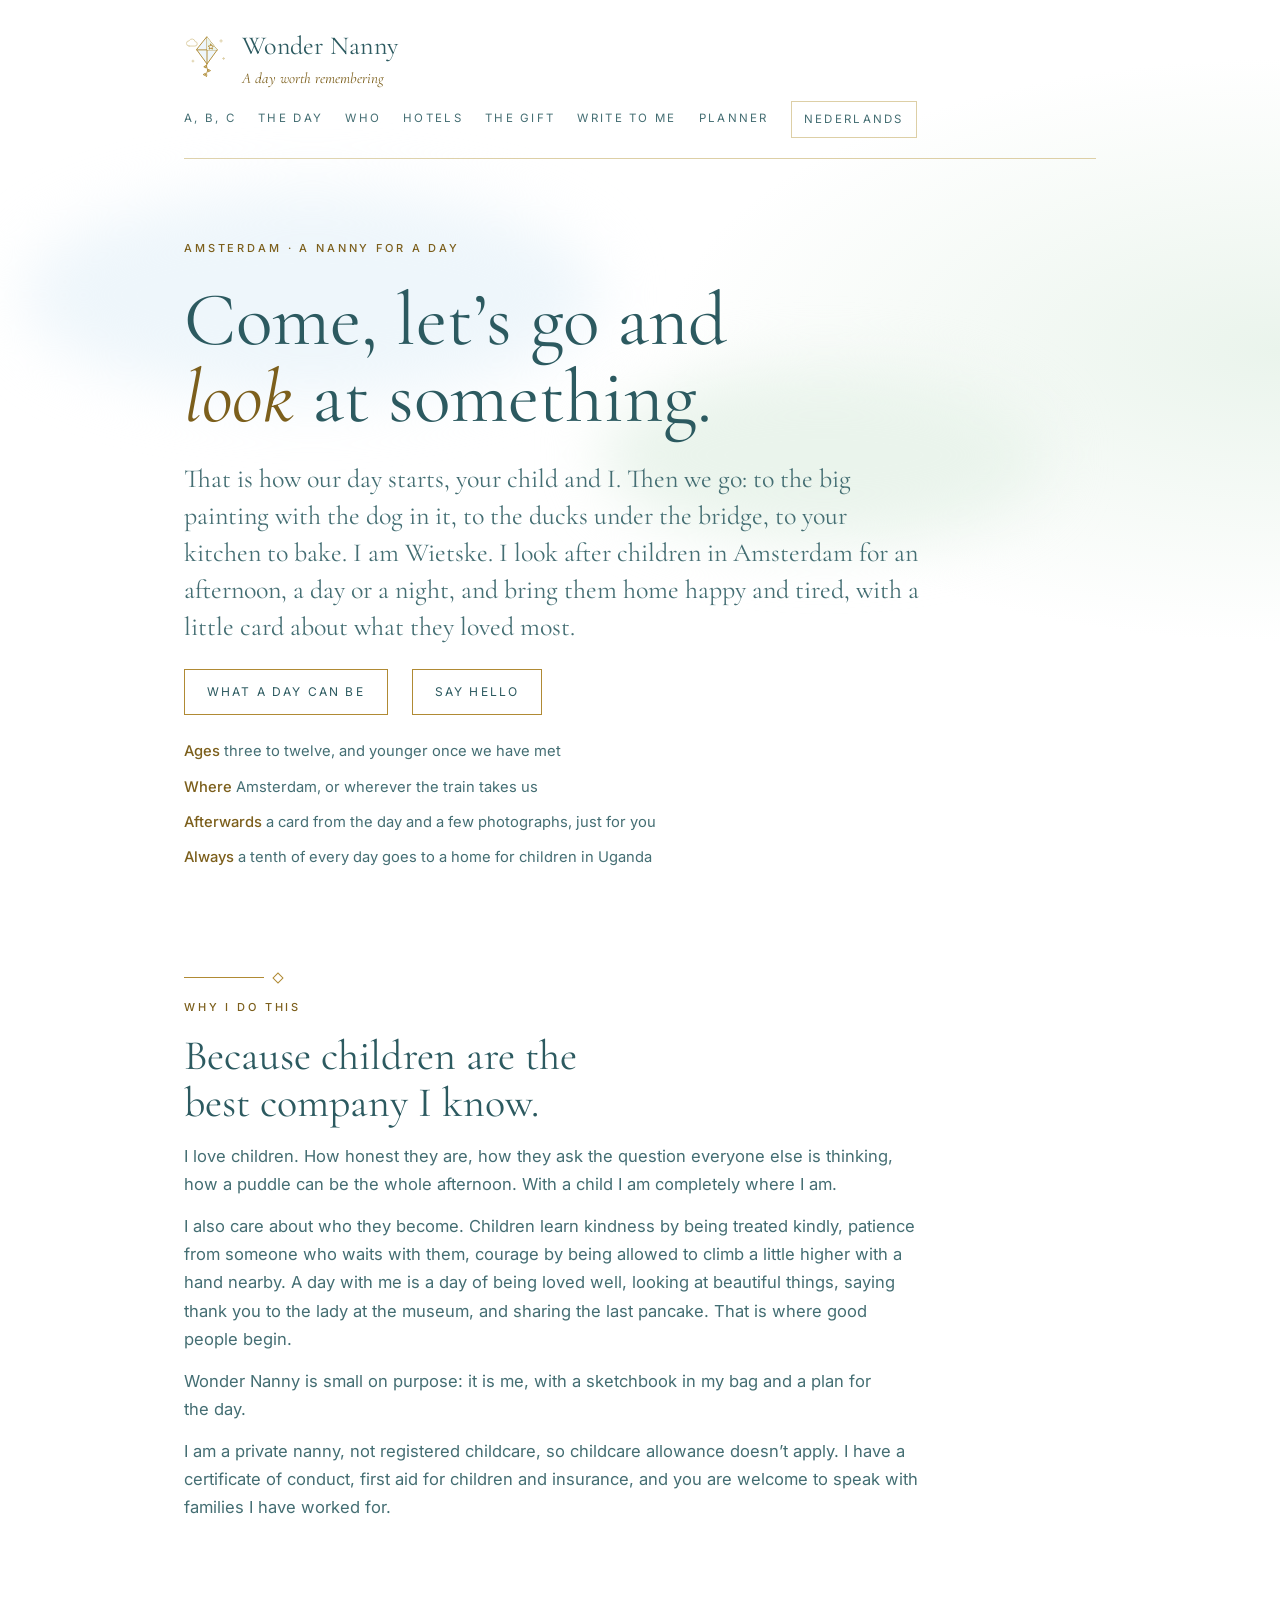
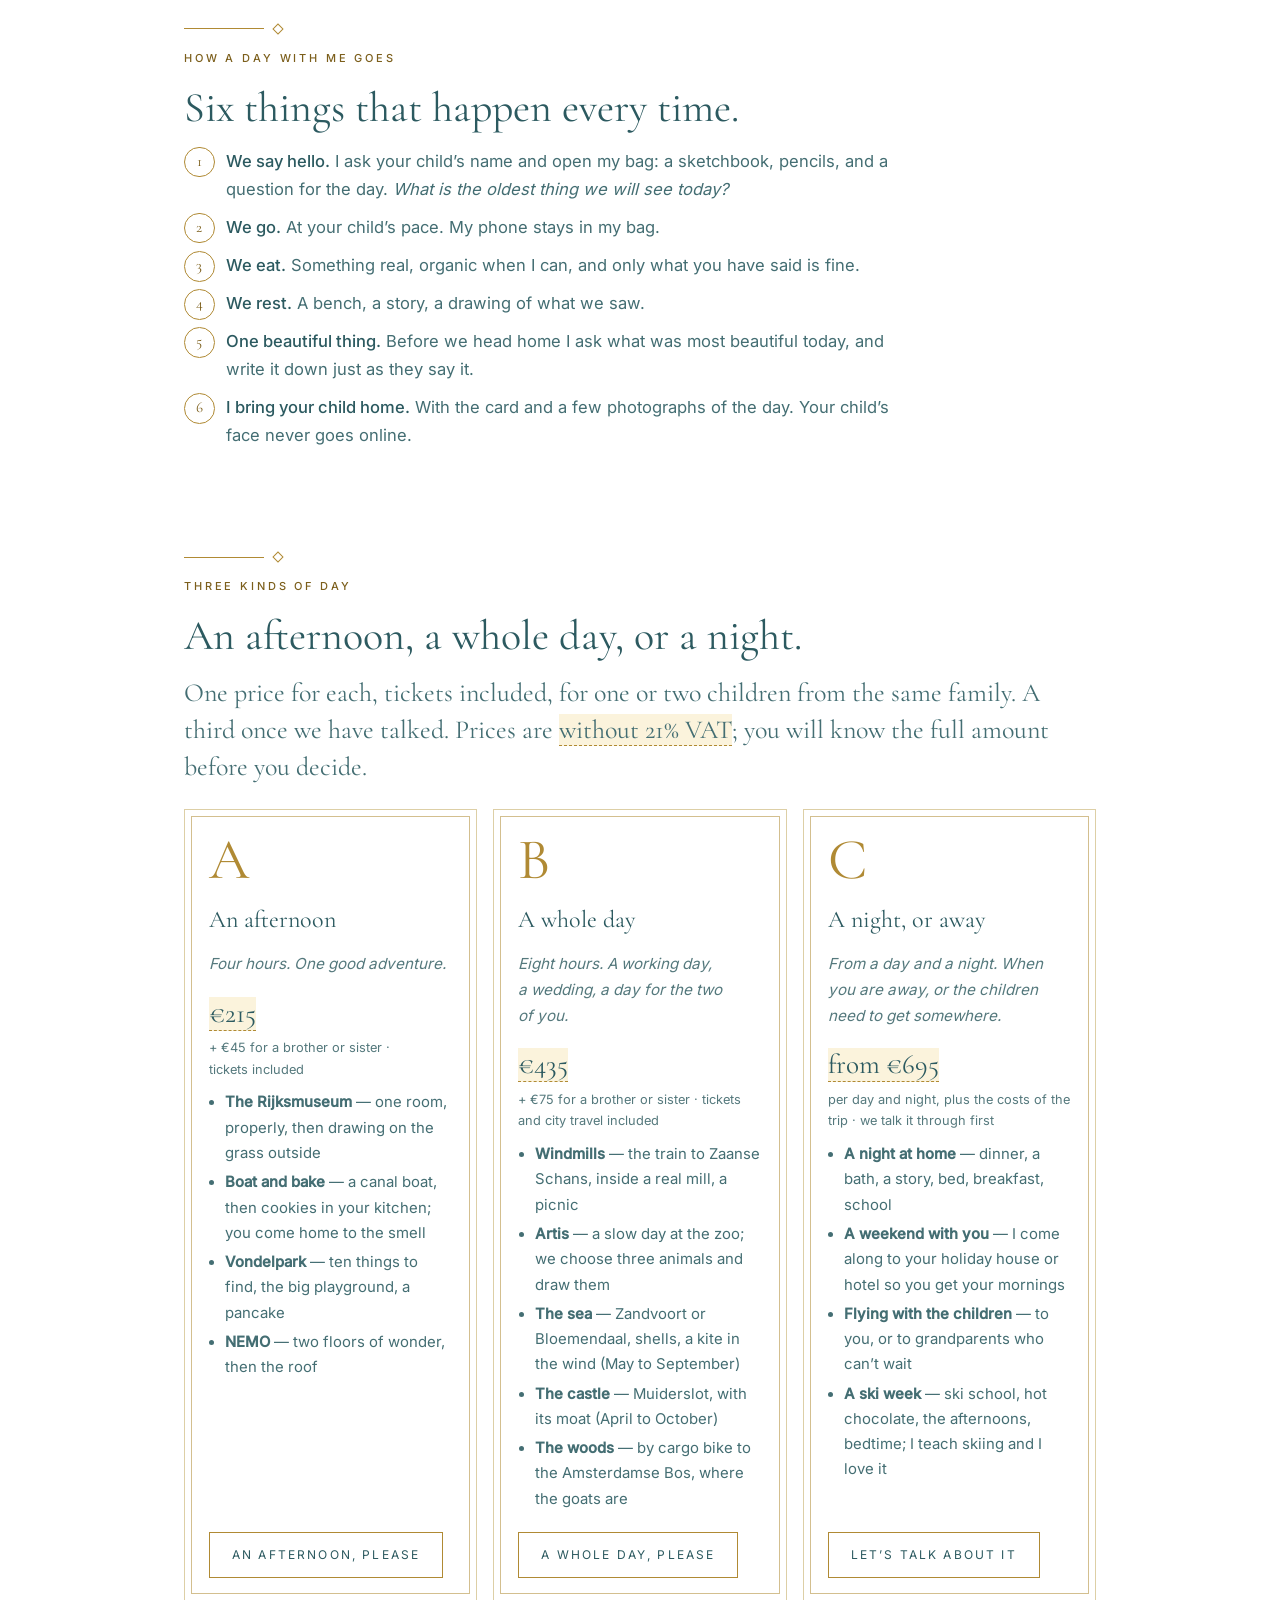
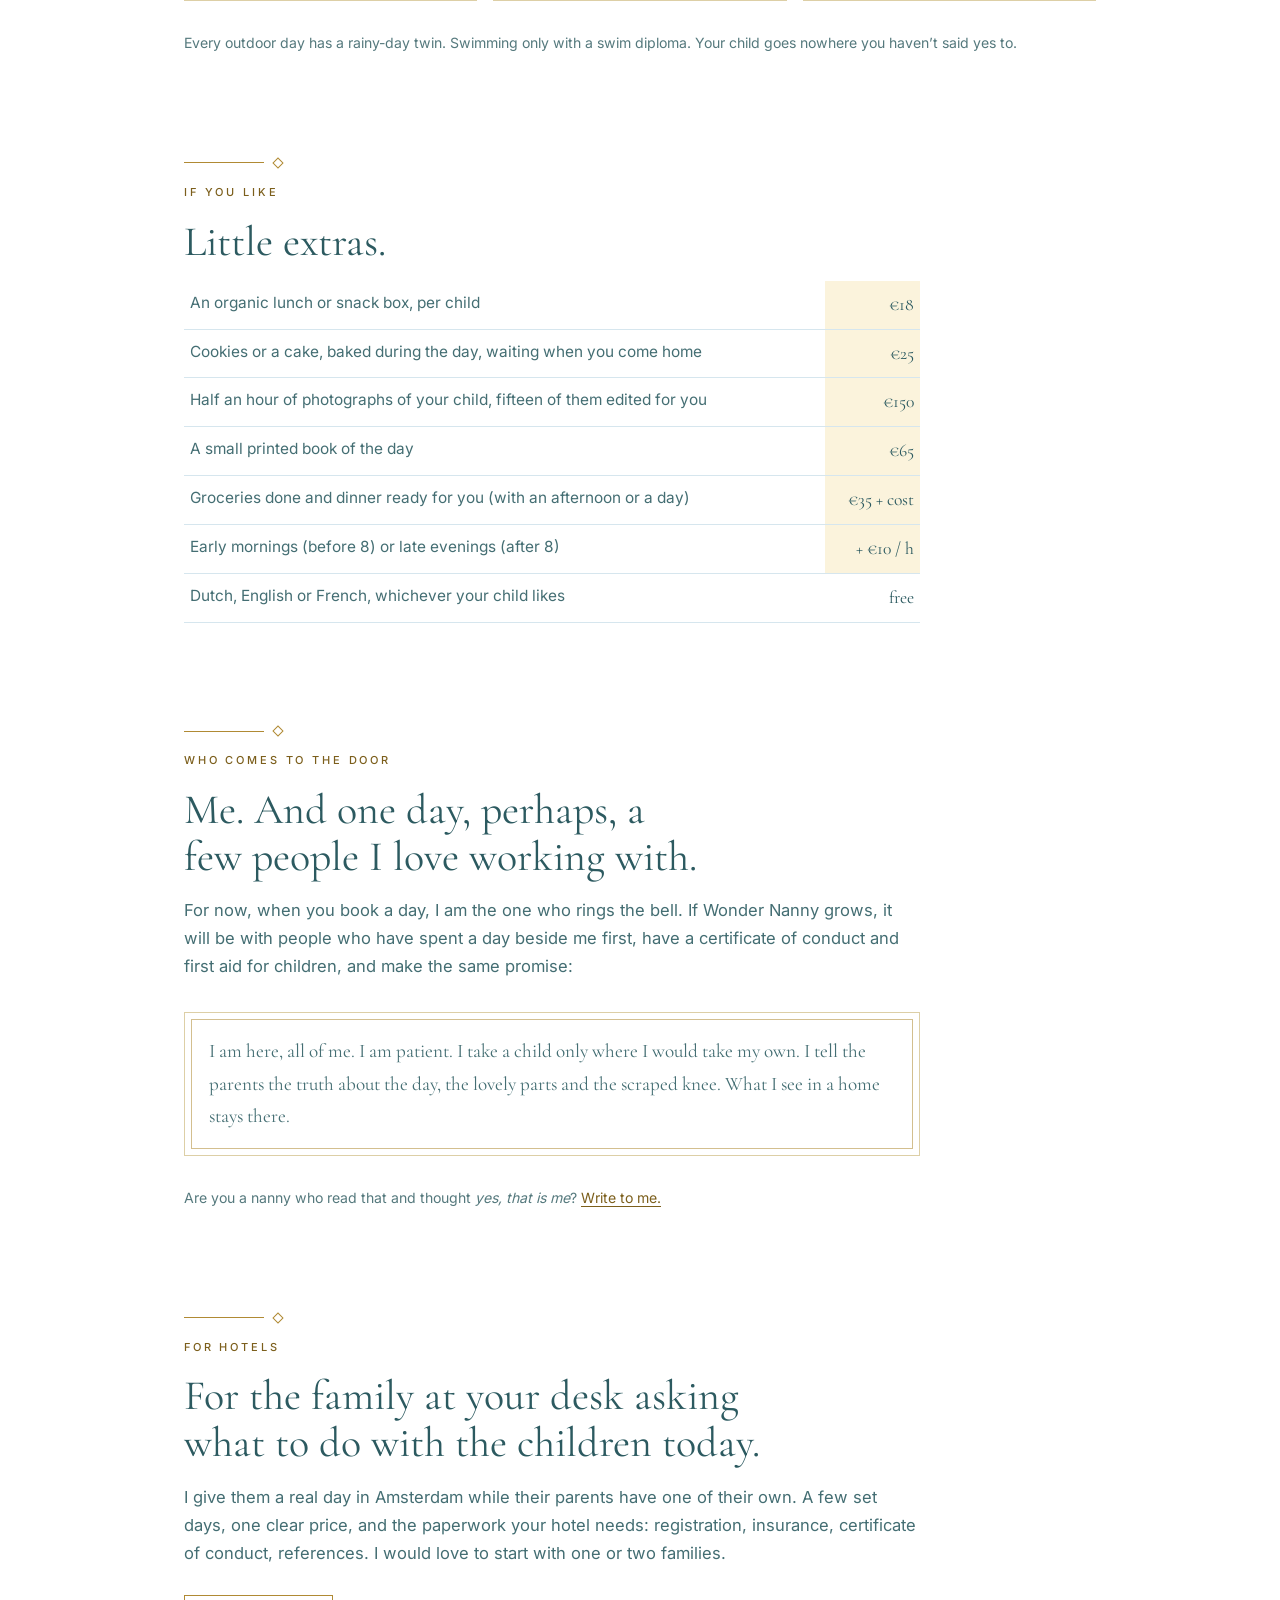
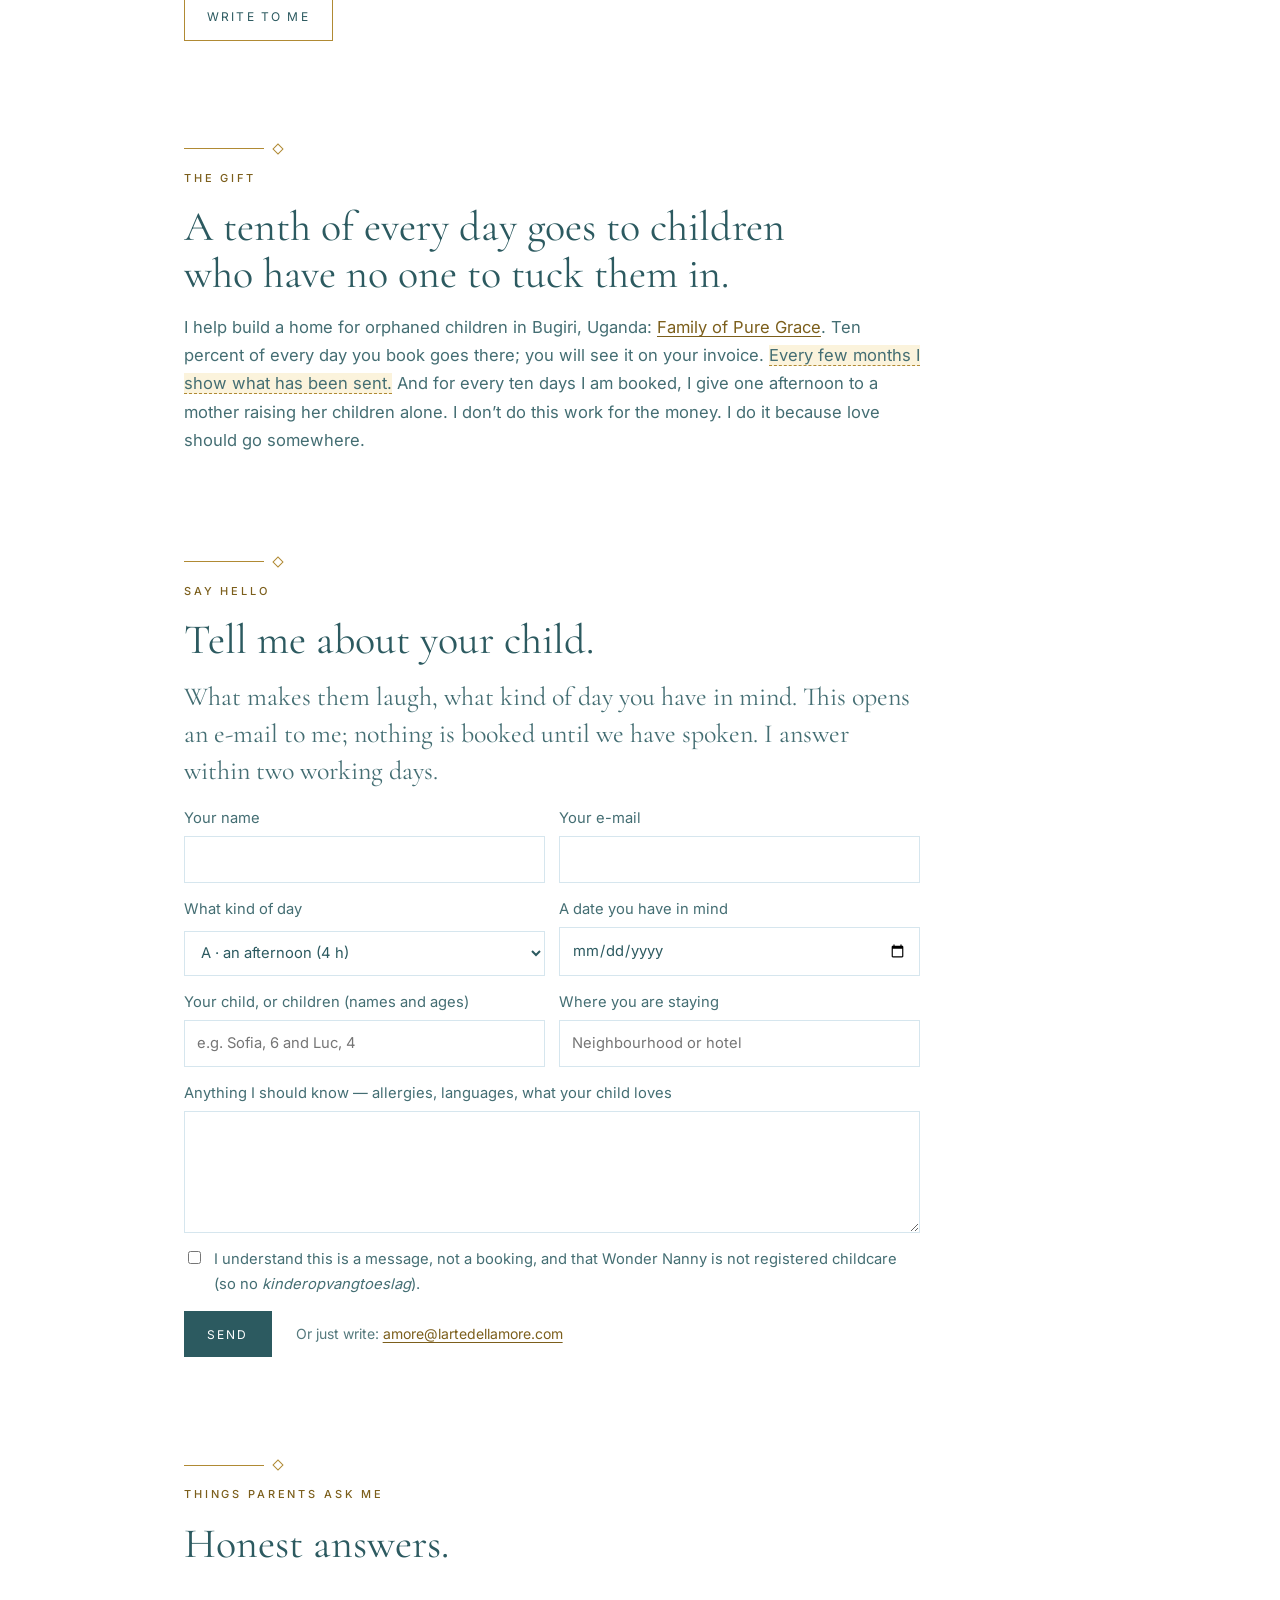
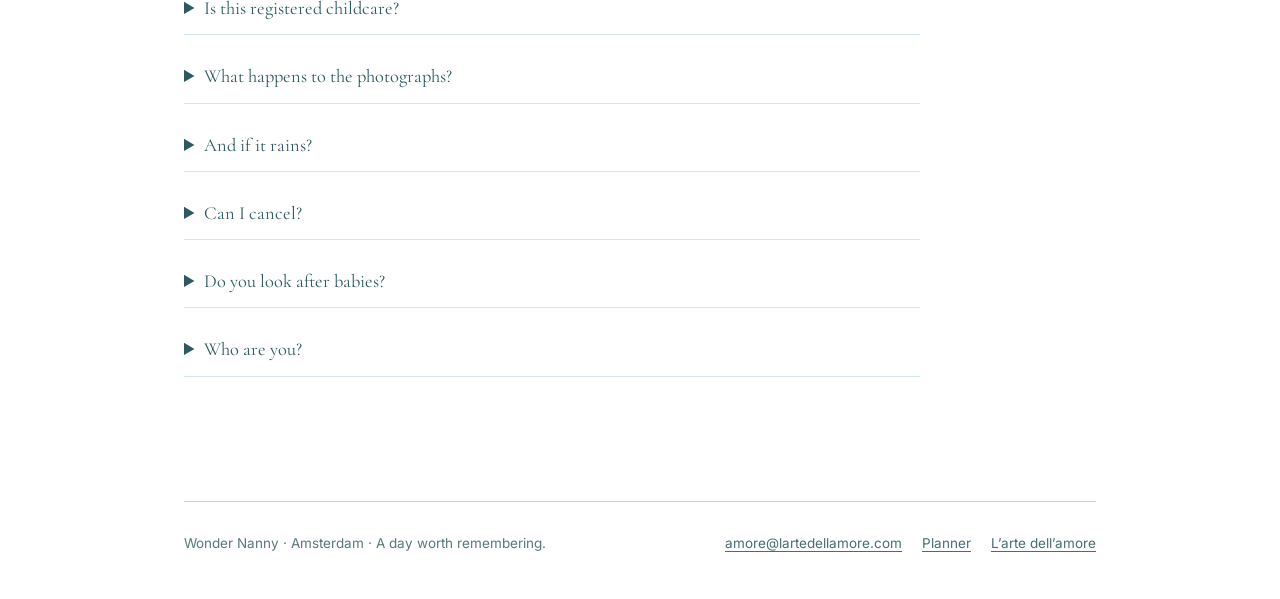
==== commit 19caed1b: "Slogan: A day worth remembering / Een dag om te onthouden" ====
--- a/index.html
+++ b/index.html
@@ -3,12 +3,12 @@
 <head>
 <meta charset="utf-8">
 <meta name="viewport" content="width=device-width, initial-scale=1, viewport-fit=cover">
-<title>Wonder Nanny · Amsterdam</title>
+<title>Wonder Nanny · A day worth remembering · Amsterdam</title>
 <meta name="description" content="A nanny for a day in Amsterdam. Wietske looks after children for an afternoon, a day or a night and brings them home happy and tired, with a card about what they loved most. A tenth of every day goes to a home for children in Uganda.">
 <link rel="canonical" href="https://lartedellamore.github.io/wonder-nanny/">
 <link rel="alternate" hreflang="en" href="https://lartedellamore.github.io/wonder-nanny/">
 <link rel="alternate" hreflang="nl" href="https://lartedellamore.github.io/wonder-nanny/nl/">
-<meta property="og:title" content="Wonder Nanny · Amsterdam">
+<meta property="og:title" content="Wonder Nanny · A day worth remembering">
 <meta property="og:description" content="Come, let’s go and look at something. A nanny for a day in Amsterdam.">
 <meta property="og:type" content="website">
 <link rel="icon" href="assets/mark.svg" type="image/svg+xml">
@@ -18,7 +18,7 @@
 <a class="skip" href="#main">Skip to the text</a>
 <div class="wrap">
 <header class="top">
-  <a class="mark" href="index.html"><img src="assets/mark.svg" alt="" width="72" height="72"><span>Wonder Nanny<small>Amsterdam</small></span></a>
+  <a class="mark" href="index.html"><img src="assets/mark.svg" alt="" width="72" height="72"><span>Wonder Nanny<small>A day worth remembering</small></span></a>
   <nav aria-label="Pages"><a href="#packages">A, B, C</a><a href="#rhythm">The day</a><a href="#nannies">Who</a><a href="#hotels">Hotels</a><a href="#gift">The gift</a><a href="#book">Write to me</a><a href="app/index.html">Planner</a><a class="lang" href="nl/index.html" lang="nl" hreflang="nl">Nederlands</a></nav>
 </header>
   <main id="main">
@@ -206,7 +206,7 @@
 
   </main>
 <footer class="foot">
-  <span>Wonder Nanny &middot; Amsterdam &middot; Charity is the crown of life.</span>
+  <span>Wonder Nanny &middot; Amsterdam &middot; A day worth remembering.</span>
   <nav aria-label="Footer"><a href="mailto:amore@lartedellamore.com">amore@lartedellamore.com</a><a href="app/index.html">Planner</a><a href="https://lartedellamore.github.io/" rel="noopener">L&rsquo;arte dell&rsquo;amore</a></nav>
 </footer>
 </div>
--- a/css/wonder.css
+++ b/css/wonder.css
@@ -49,7 +49,7 @@
 .top { display: flex; align-items: center; justify-content: space-between; gap: 14px 28px; flex-wrap: wrap; padding-block: 24px 20px; border-bottom: 1px solid var(--gold-pale); }
 .mark { display: inline-flex; align-items: center; gap: 12px; text-decoration: none; color: var(--ink); font-family: var(--serif); font-size: 26px; letter-spacing: .01em; }
 .mark img { width: 46px; height: 46px; }
-.mark small { font-family: var(--sans); font-size: 10.5px; letter-spacing: .22em; text-transform: uppercase; color: var(--gold-ink); display: block; line-height: 1; margin-top: 2px; }
+.mark small { font-family: var(--serif); font-style: italic; font-size: 15px; letter-spacing: 0; text-transform: none; color: var(--gold-ink); display: block; line-height: 1.1; margin-top: 2px; }
 .top nav { display: flex; flex-wrap: wrap; gap: 6px 22px; align-items: center; }
 .top nav a { font-size: 11.5px; letter-spacing: .2em; text-transform: uppercase; color: var(--ink2); text-decoration: none; padding-block: 6px; border-bottom: 1px solid transparent; }
 .top nav a:hover, .top nav a[aria-current] { color: var(--gold-ink); border-bottom-color: var(--gold); }
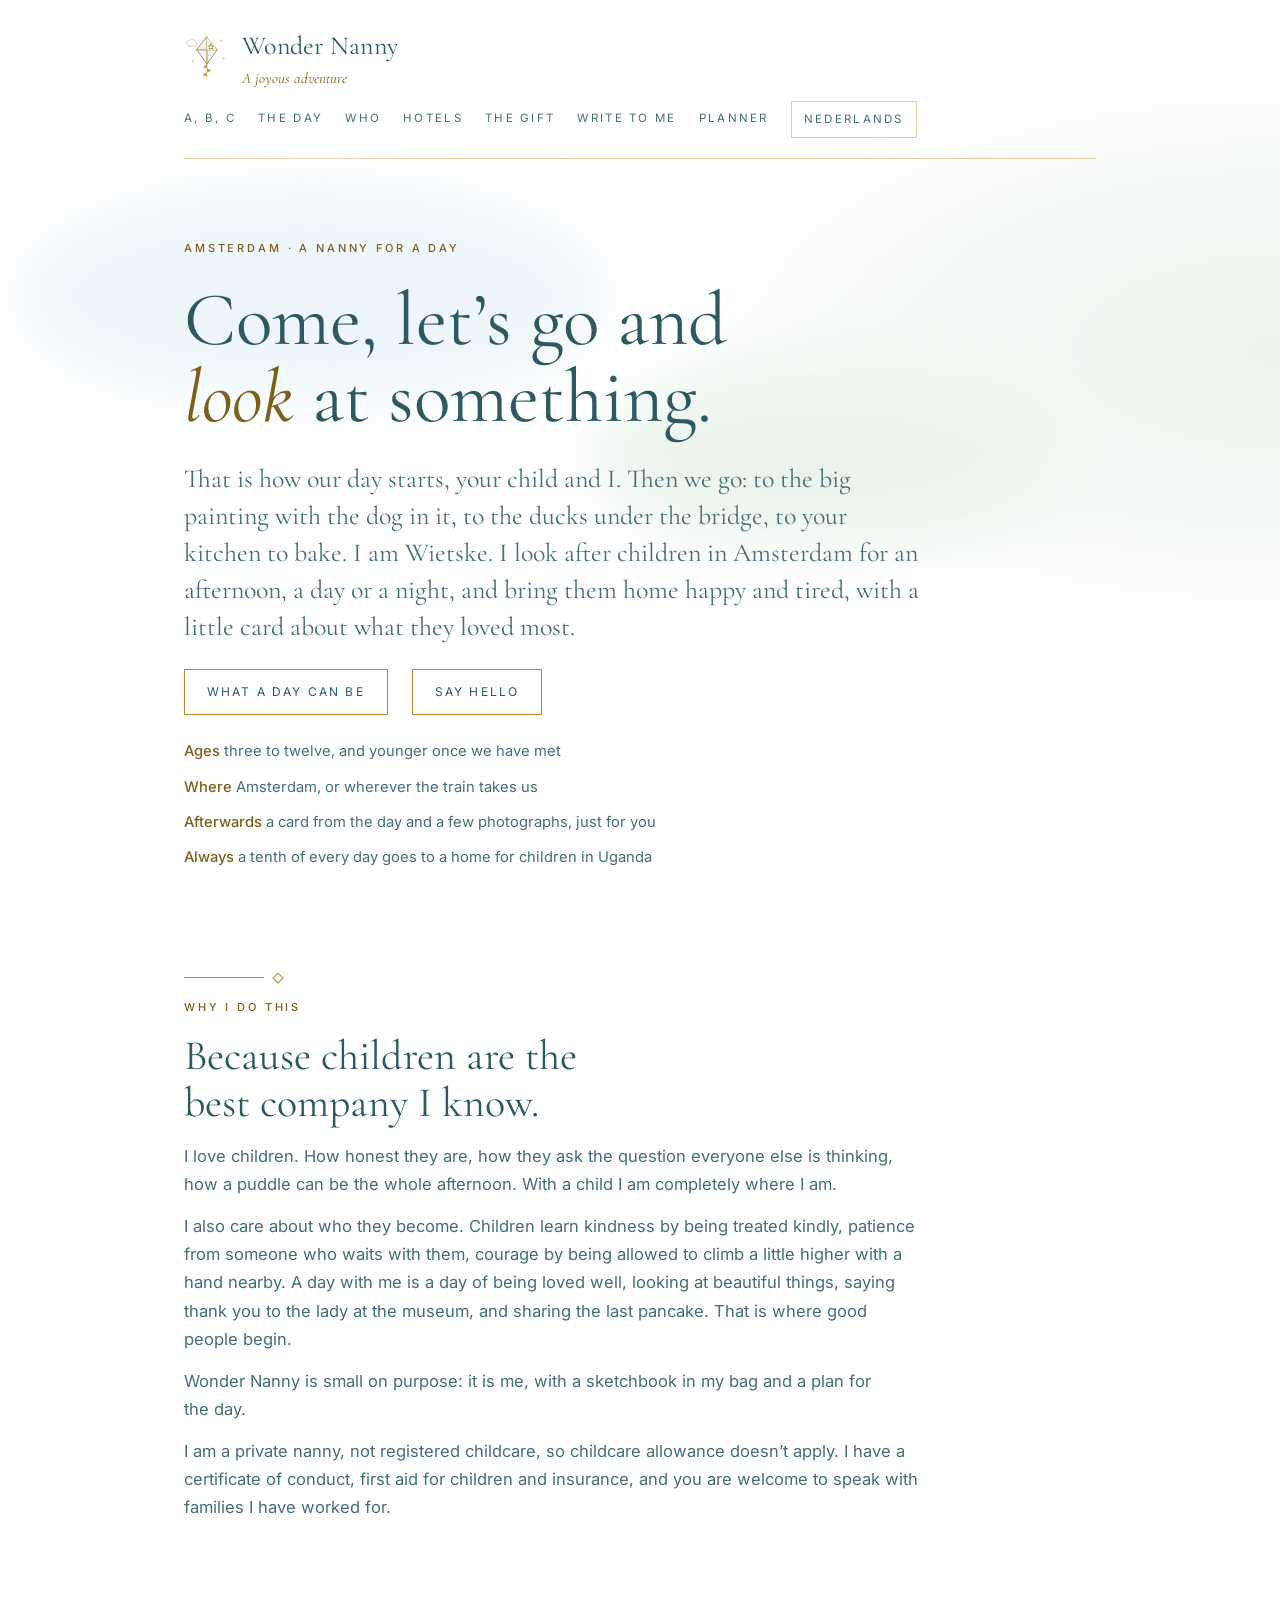
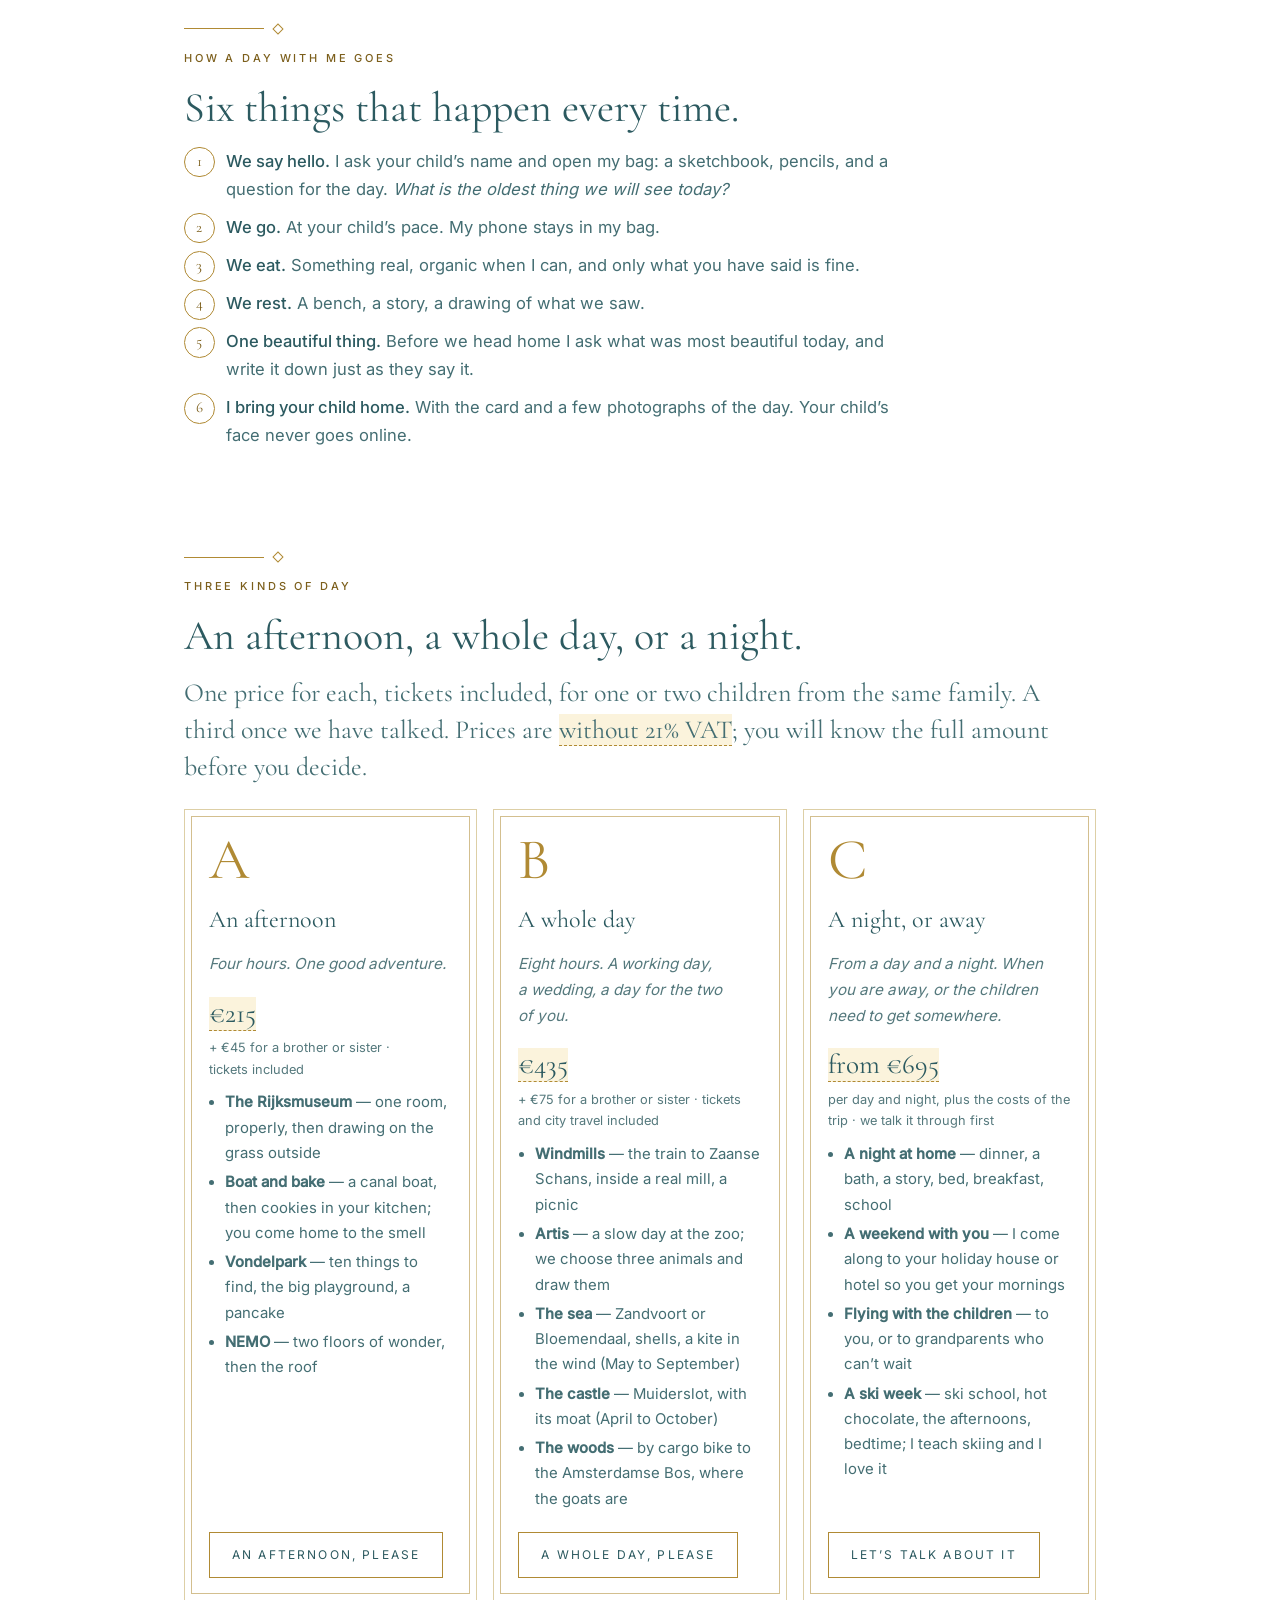
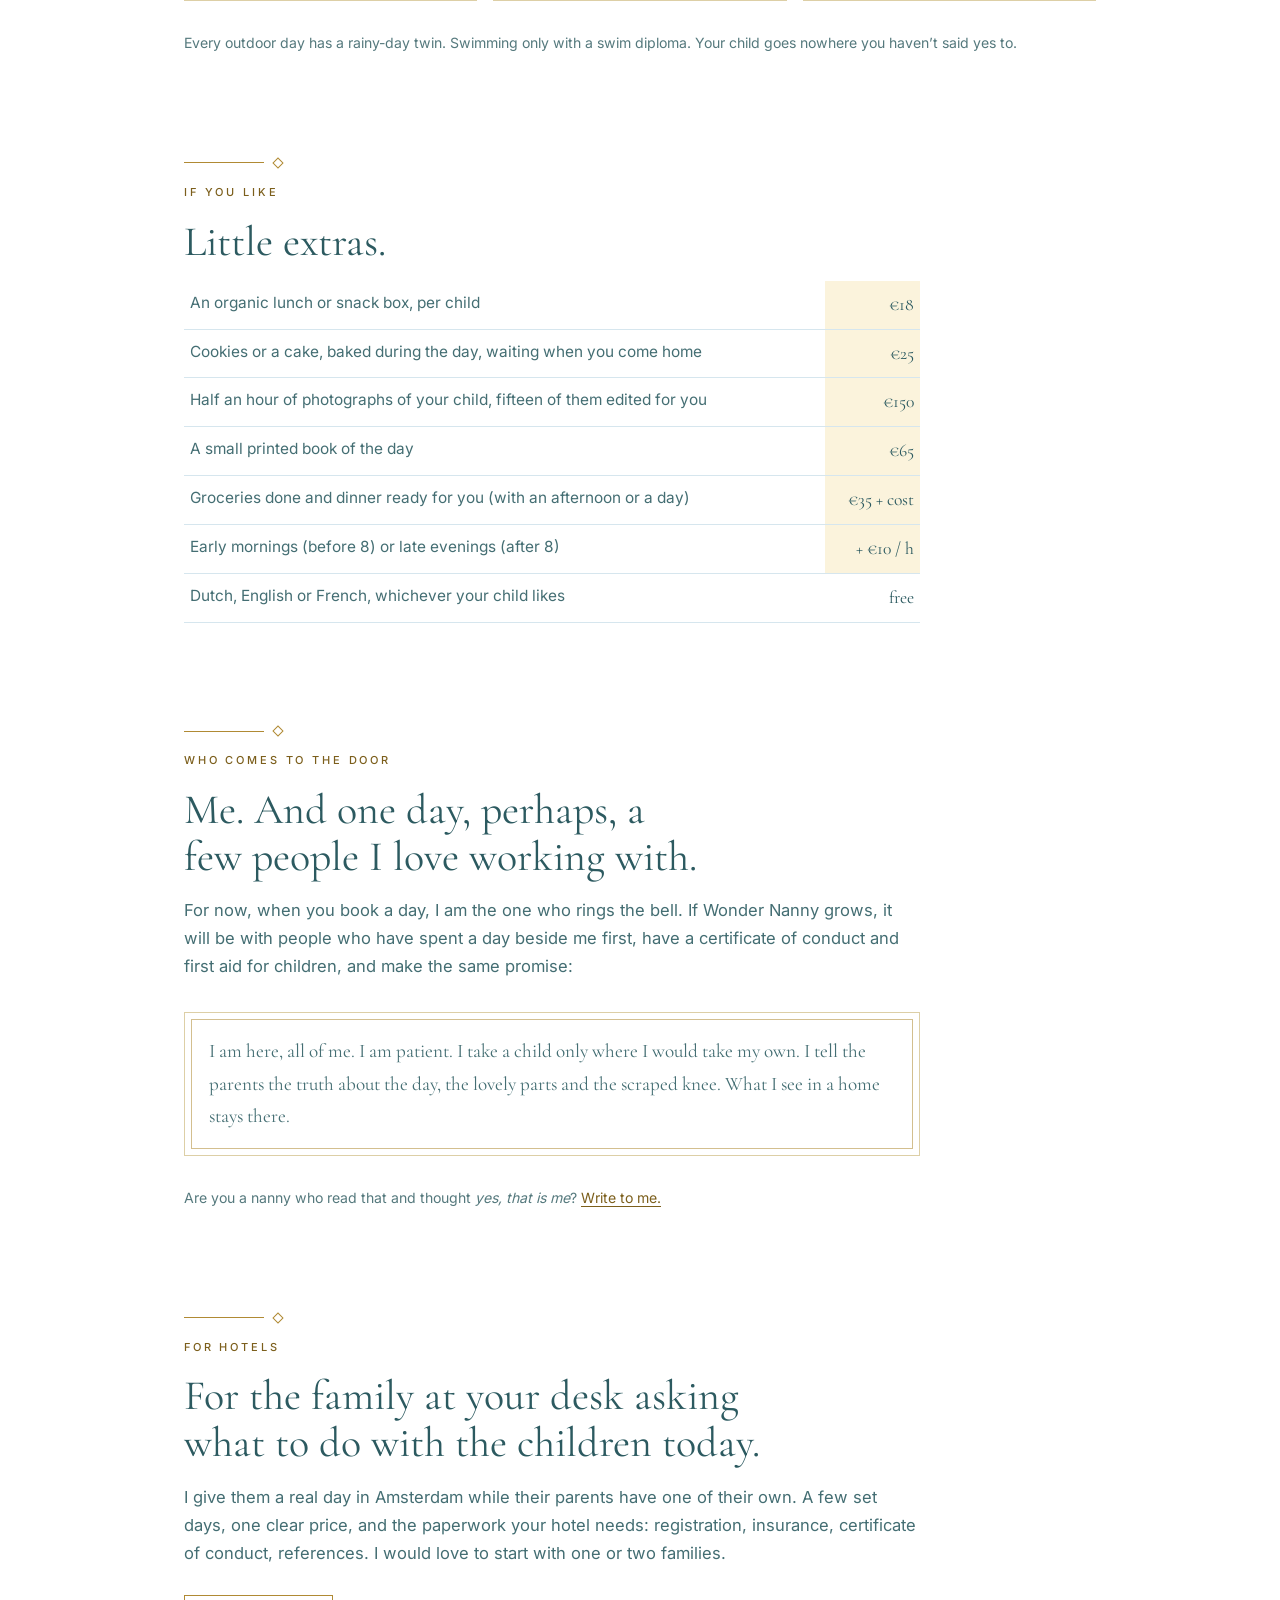
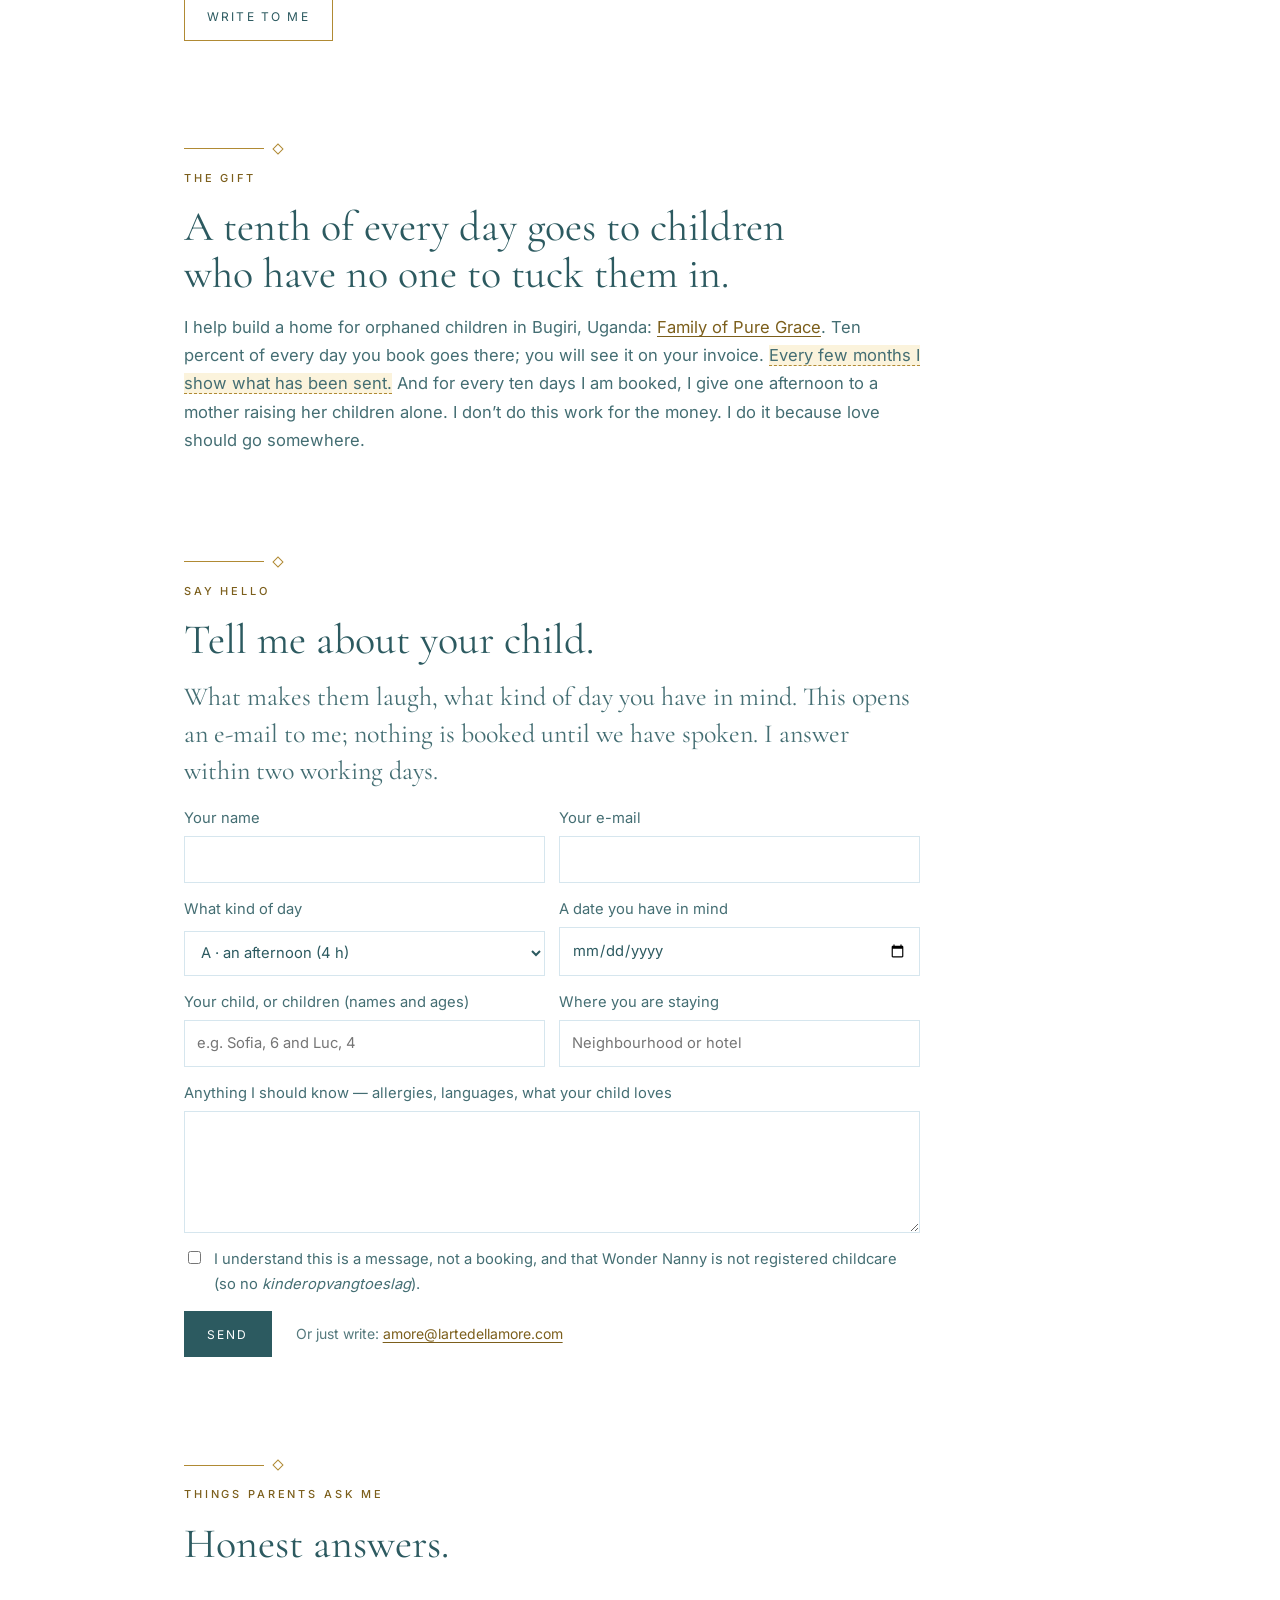
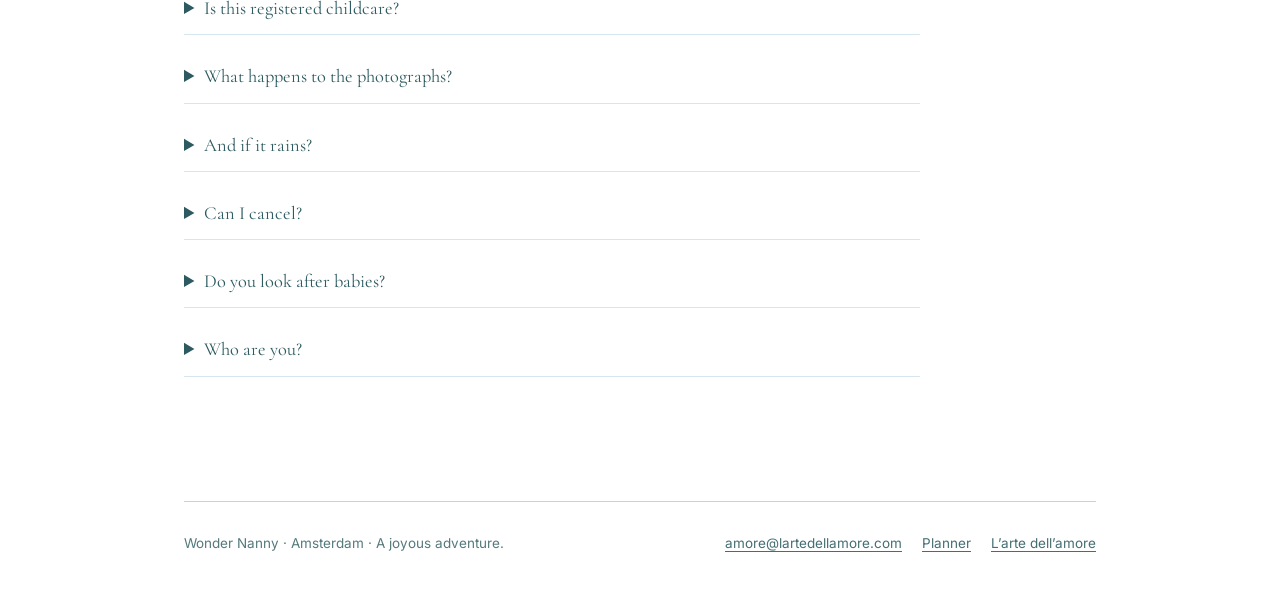
==== commit 5de72e0e: "Slogan: A joyous adventure / Een vrolijk avontuur" ====
--- a/index.html
+++ b/index.html
@@ -3,12 +3,12 @@
 <head>
 <meta charset="utf-8">
 <meta name="viewport" content="width=device-width, initial-scale=1, viewport-fit=cover">
-<title>Wonder Nanny · A day worth remembering · Amsterdam</title>
+<title>Wonder Nanny · A joyous adventure · Amsterdam</title>
 <meta name="description" content="A nanny for a day in Amsterdam. Wietske looks after children for an afternoon, a day or a night and brings them home happy and tired, with a card about what they loved most. A tenth of every day goes to a home for children in Uganda.">
 <link rel="canonical" href="https://lartedellamore.github.io/wonder-nanny/">
 <link rel="alternate" hreflang="en" href="https://lartedellamore.github.io/wonder-nanny/">
 <link rel="alternate" hreflang="nl" href="https://lartedellamore.github.io/wonder-nanny/nl/">
-<meta property="og:title" content="Wonder Nanny · A day worth remembering">
+<meta property="og:title" content="Wonder Nanny · A joyous adventure">
 <meta property="og:description" content="Come, let’s go and look at something. A nanny for a day in Amsterdam.">
 <meta property="og:type" content="website">
 <link rel="icon" href="assets/mark.svg" type="image/svg+xml">
@@ -18,7 +18,7 @@
 <a class="skip" href="#main">Skip to the text</a>
 <div class="wrap">
 <header class="top">
-  <a class="mark" href="index.html"><img src="assets/mark.svg" alt="" width="72" height="72"><span>Wonder Nanny<small>A day worth remembering</small></span></a>
+  <a class="mark" href="index.html"><img src="assets/mark.svg" alt="" width="72" height="72"><span>Wonder Nanny<small>A joyous adventure</small></span></a>
   <nav aria-label="Pages"><a href="#packages">A, B, C</a><a href="#rhythm">The day</a><a href="#nannies">Who</a><a href="#hotels">Hotels</a><a href="#gift">The gift</a><a href="#book">Write to me</a><a href="app/index.html">Planner</a><a class="lang" href="nl/index.html" lang="nl" hreflang="nl">Nederlands</a></nav>
 </header>
   <main id="main">
@@ -206,7 +206,7 @@
 
   </main>
 <footer class="foot">
-  <span>Wonder Nanny &middot; Amsterdam &middot; A day worth remembering.</span>
+  <span>Wonder Nanny &middot; Amsterdam &middot; A joyous adventure.</span>
   <nav aria-label="Footer"><a href="mailto:amore@lartedellamore.com">amore@lartedellamore.com</a><a href="app/index.html">Planner</a><a href="https://lartedellamore.github.io/" rel="noopener">L&rsquo;arte dell&rsquo;amore</a></nav>
 </footer>
 </div>
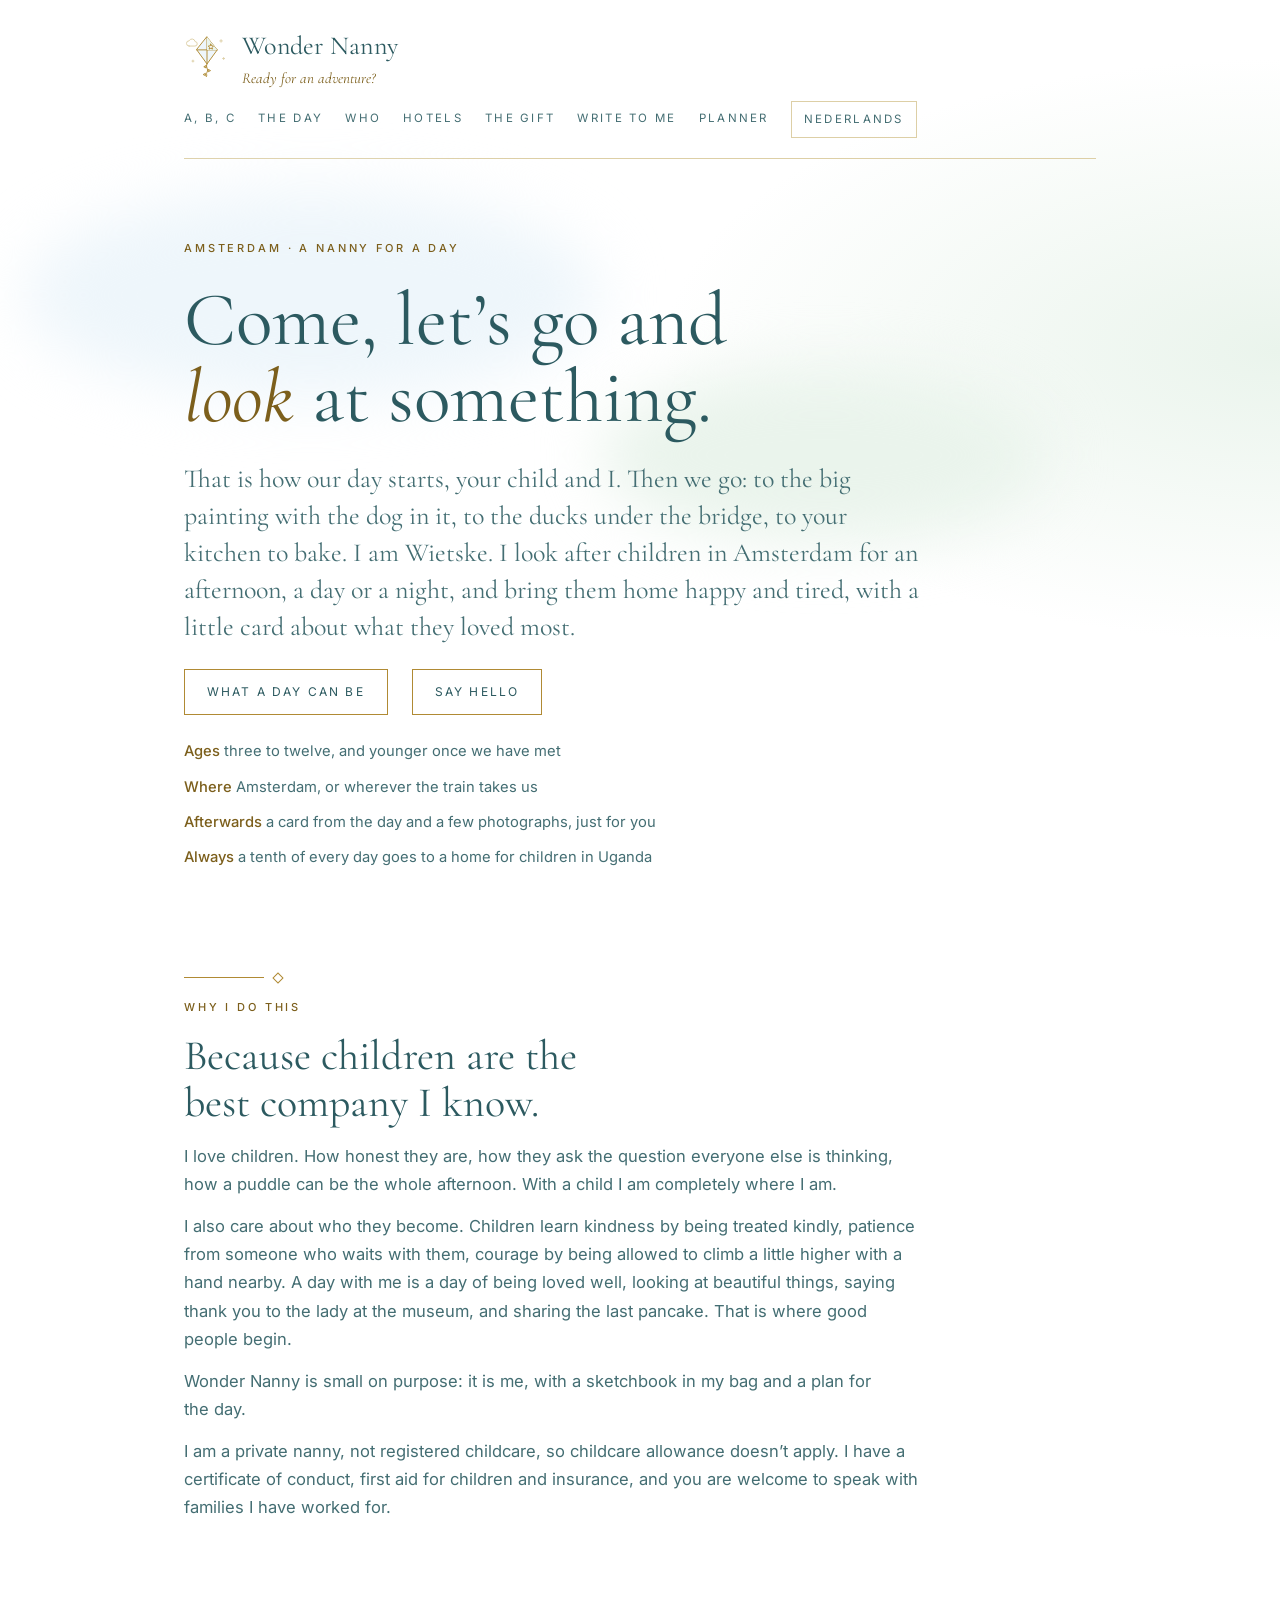
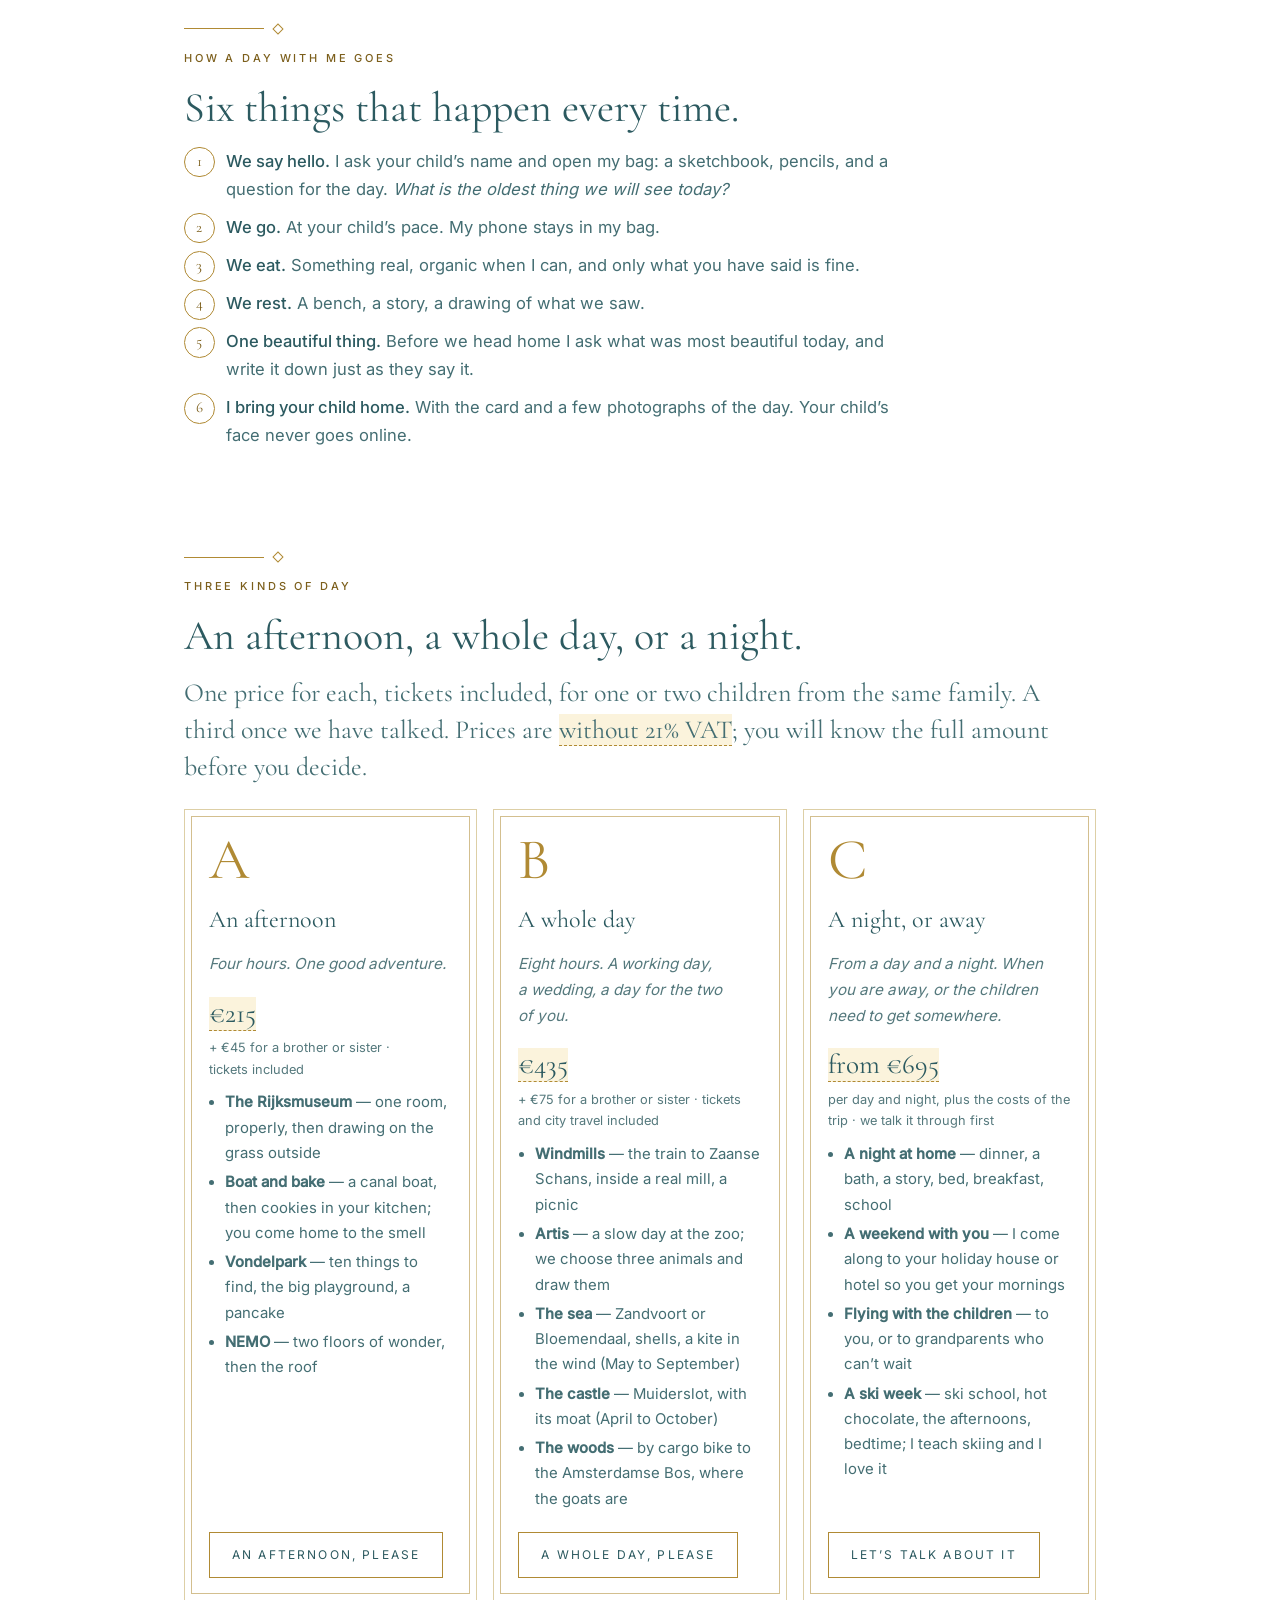
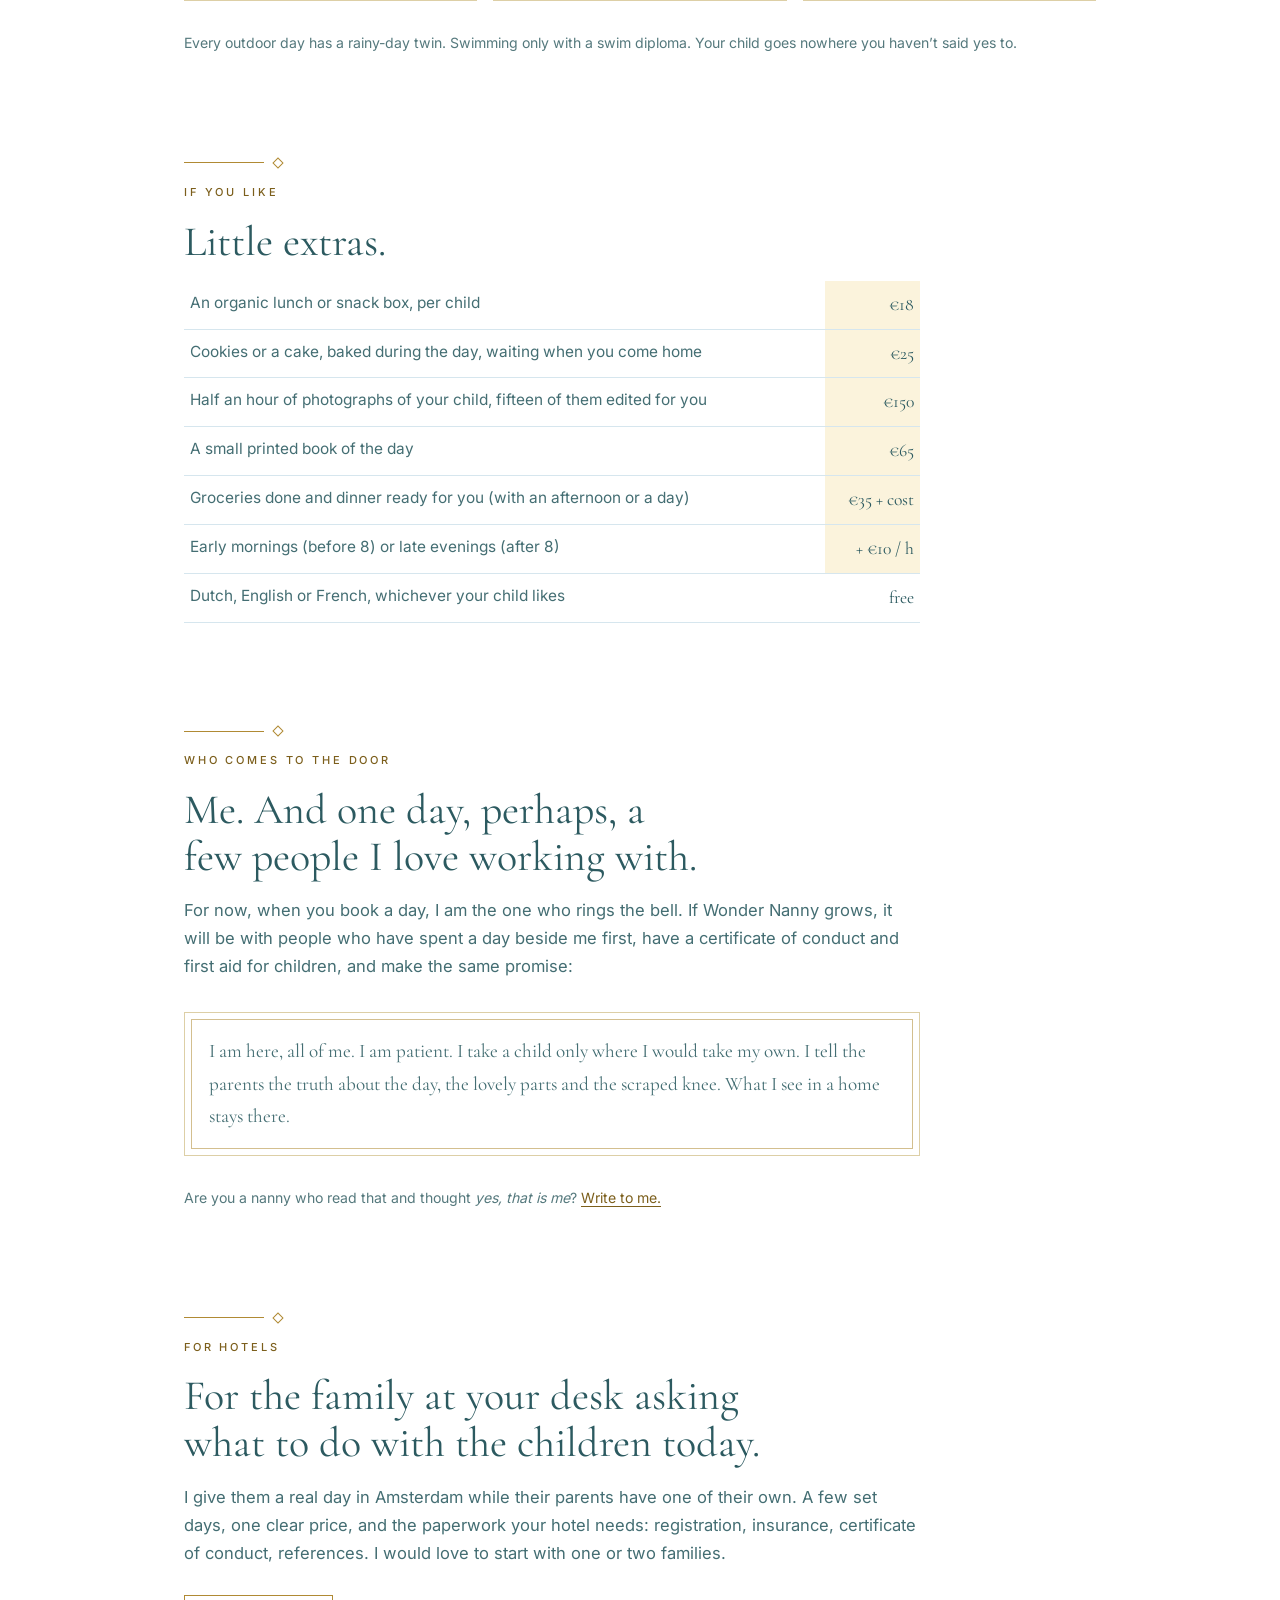
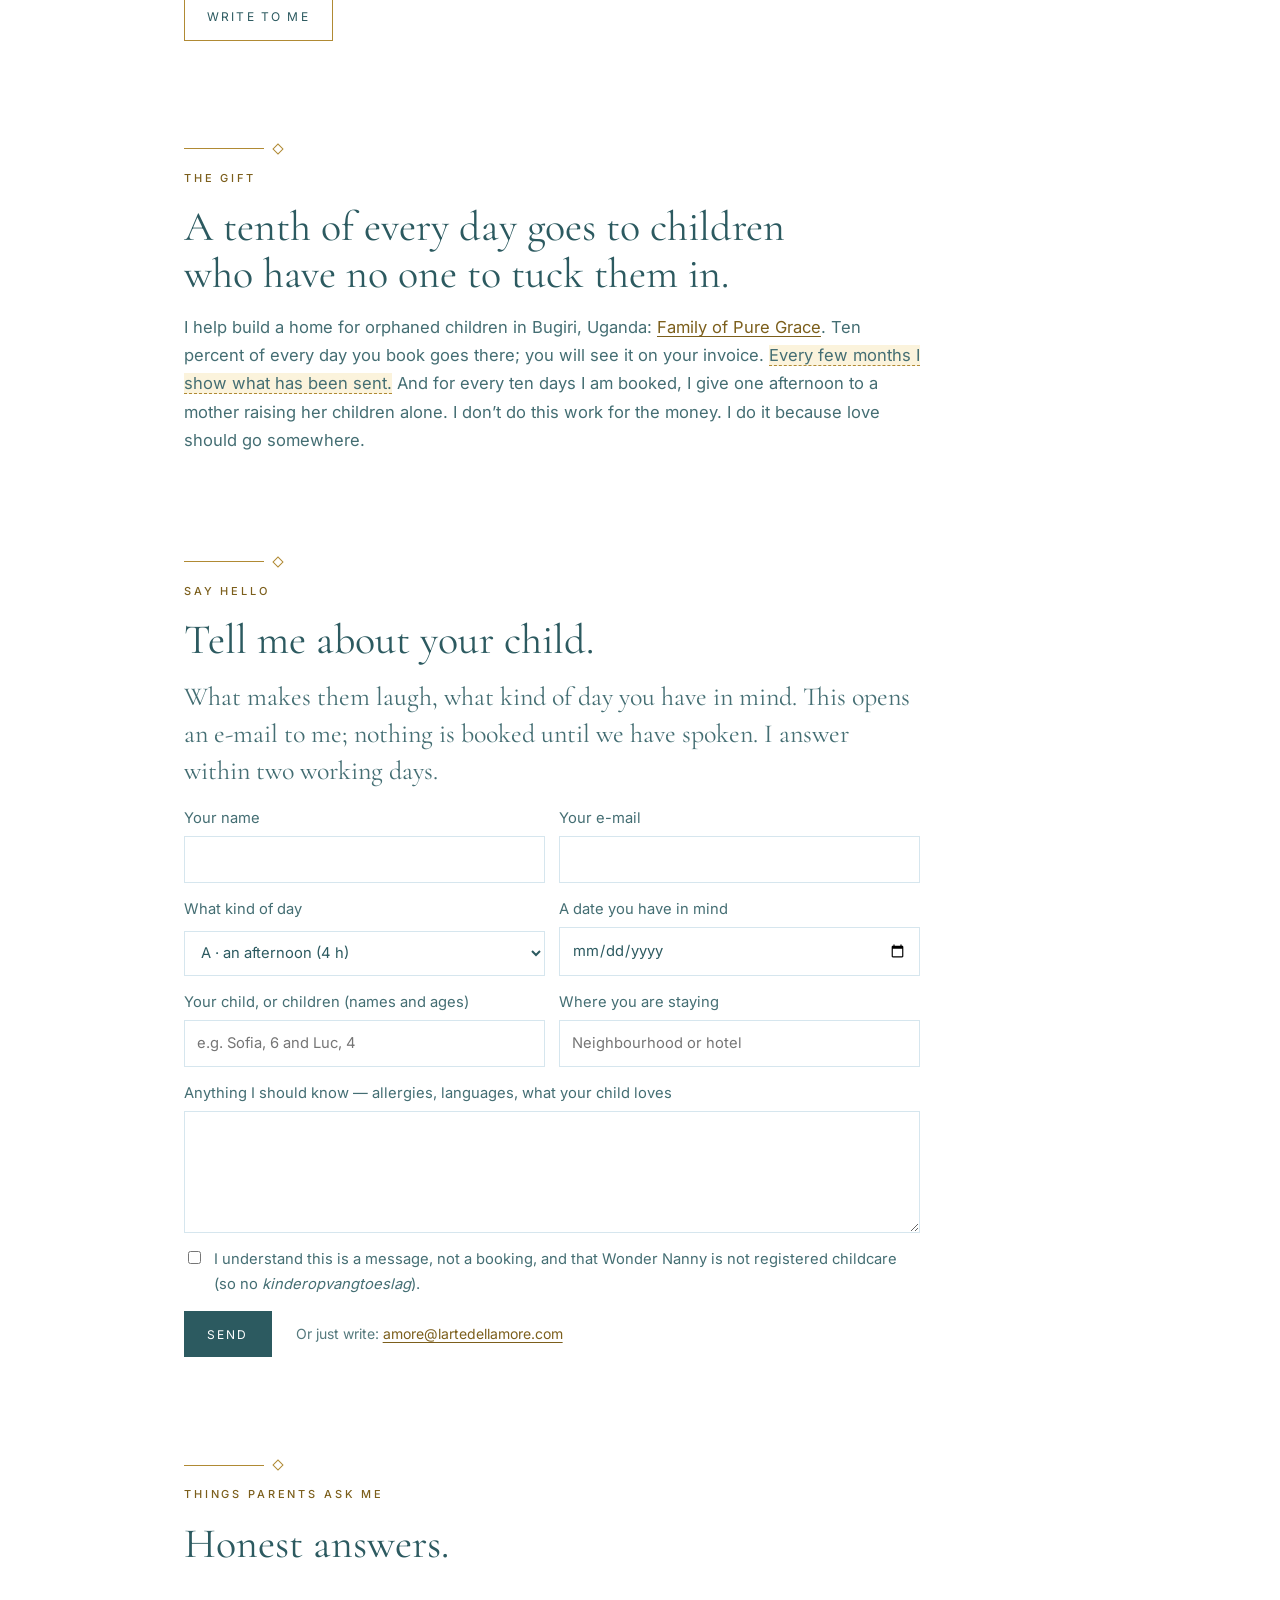
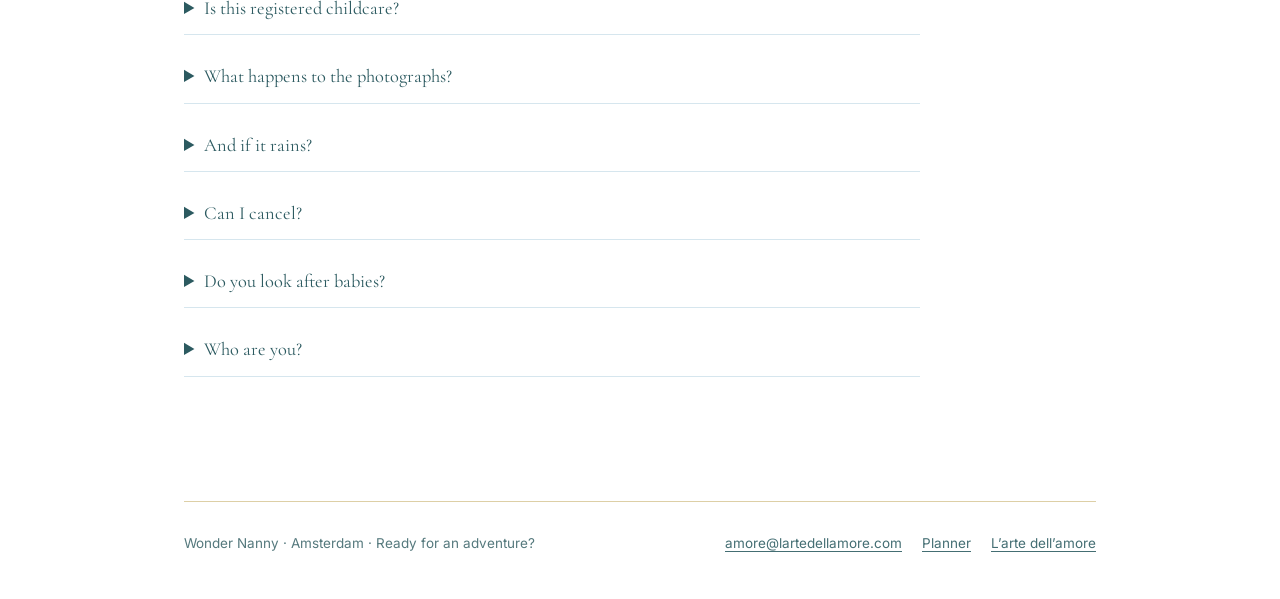
==== commit 647bc754: "Slogan: Ready for an adventure? / Klaar voor een avontuur?" ====
--- a/index.html
+++ b/index.html
@@ -3,12 +3,12 @@
 <head>
 <meta charset="utf-8">
 <meta name="viewport" content="width=device-width, initial-scale=1, viewport-fit=cover">
-<title>Wonder Nanny · A joyous adventure · Amsterdam</title>
+<title>Wonder Nanny · Ready for an adventure? · Amsterdam</title>
 <meta name="description" content="A nanny for a day in Amsterdam. Wietske looks after children for an afternoon, a day or a night and brings them home happy and tired, with a card about what they loved most. A tenth of every day goes to a home for children in Uganda.">
 <link rel="canonical" href="https://lartedellamore.github.io/wonder-nanny/">
 <link rel="alternate" hreflang="en" href="https://lartedellamore.github.io/wonder-nanny/">
 <link rel="alternate" hreflang="nl" href="https://lartedellamore.github.io/wonder-nanny/nl/">
-<meta property="og:title" content="Wonder Nanny · A joyous adventure">
+<meta property="og:title" content="Wonder Nanny · Ready for an adventure?">
 <meta property="og:description" content="Come, let’s go and look at something. A nanny for a day in Amsterdam.">
 <meta property="og:type" content="website">
 <link rel="icon" href="assets/mark.svg" type="image/svg+xml">
@@ -18,7 +18,7 @@
 <a class="skip" href="#main">Skip to the text</a>
 <div class="wrap">
 <header class="top">
-  <a class="mark" href="index.html"><img src="assets/mark.svg" alt="" width="72" height="72"><span>Wonder Nanny<small>A joyous adventure</small></span></a>
+  <a class="mark" href="index.html"><img src="assets/mark.svg" alt="" width="72" height="72"><span>Wonder Nanny<small>Ready for an adventure?</small></span></a>
   <nav aria-label="Pages"><a href="#packages">A, B, C</a><a href="#rhythm">The day</a><a href="#nannies">Who</a><a href="#hotels">Hotels</a><a href="#gift">The gift</a><a href="#book">Write to me</a><a href="app/index.html">Planner</a><a class="lang" href="nl/index.html" lang="nl" hreflang="nl">Nederlands</a></nav>
 </header>
   <main id="main">
@@ -206,7 +206,7 @@
 
   </main>
 <footer class="foot">
-  <span>Wonder Nanny &middot; Amsterdam &middot; A joyous adventure.</span>
+  <span>Wonder Nanny &middot; Amsterdam &middot; Ready for an adventure?</span>
   <nav aria-label="Footer"><a href="mailto:amore@lartedellamore.com">amore@lartedellamore.com</a><a href="app/index.html">Planner</a><a href="https://lartedellamore.github.io/" rel="noopener">L&rsquo;arte dell&rsquo;amore</a></nav>
 </footer>
 </div>
